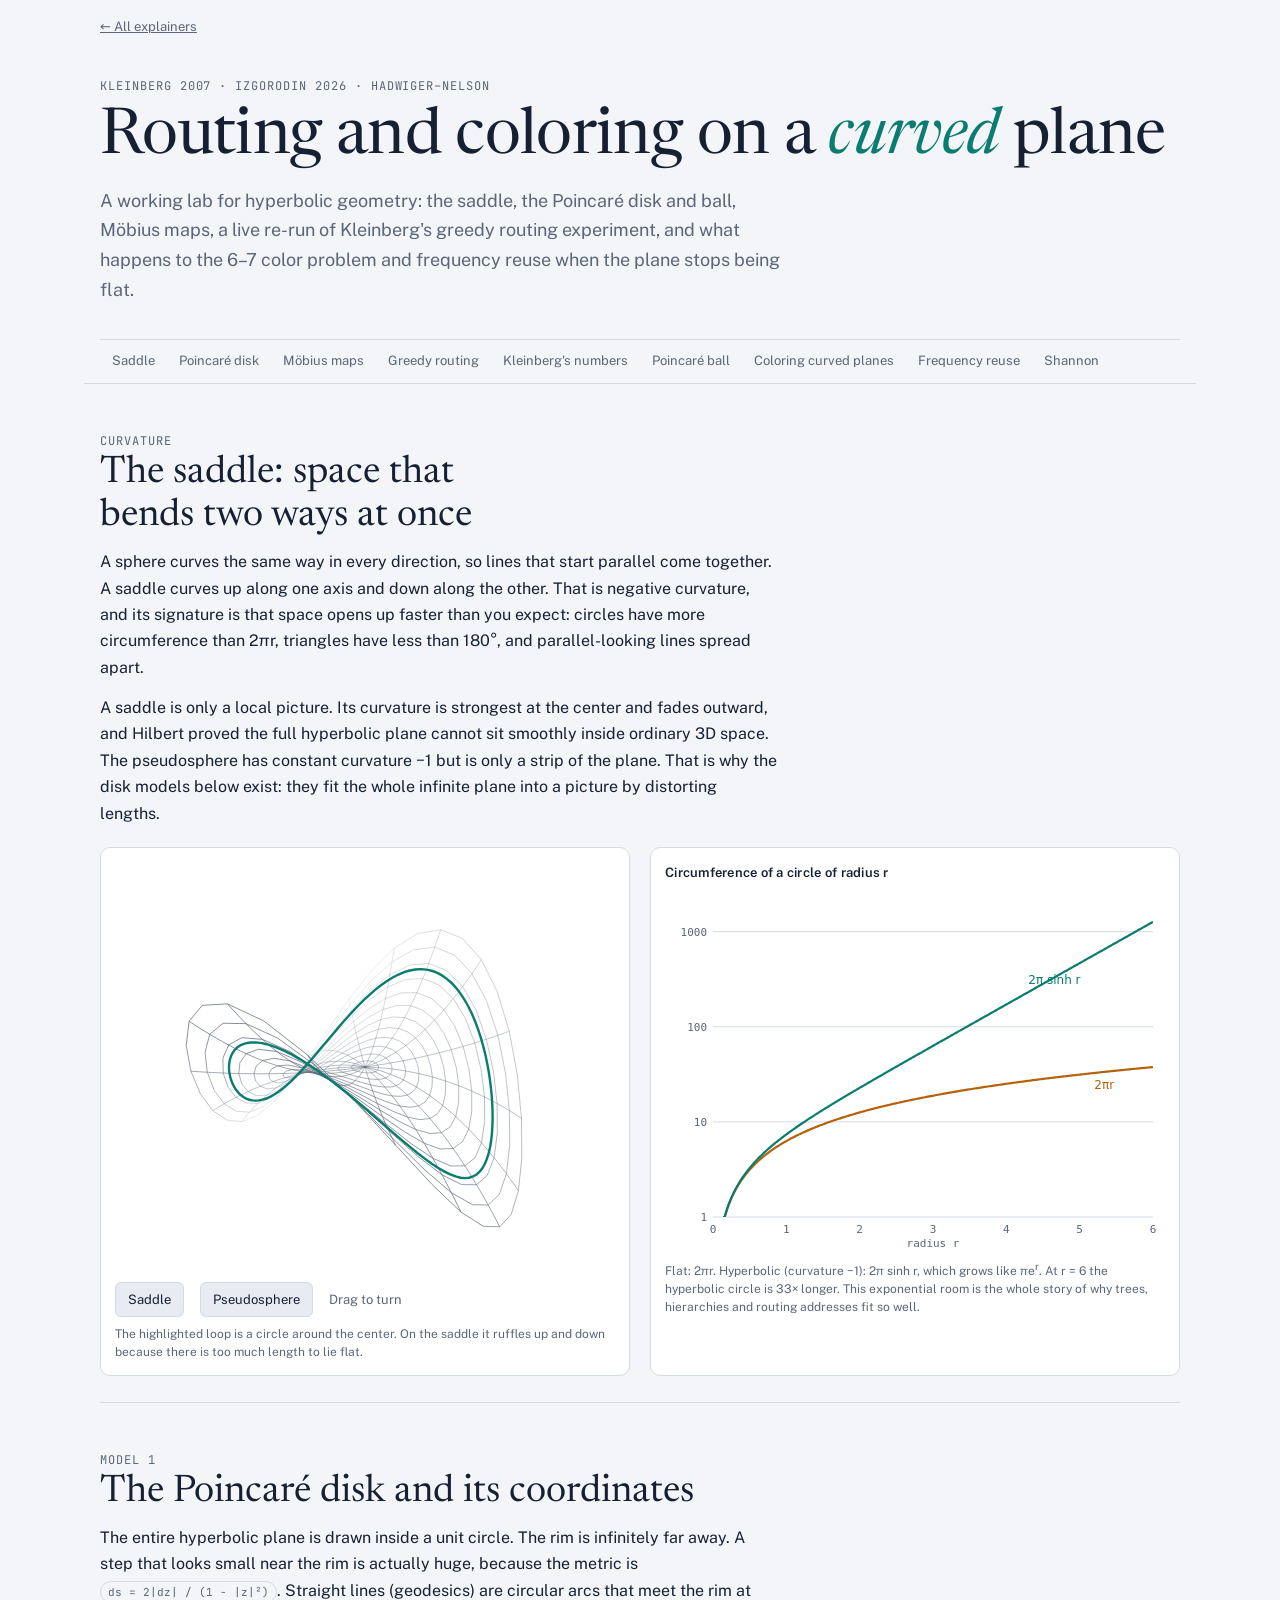
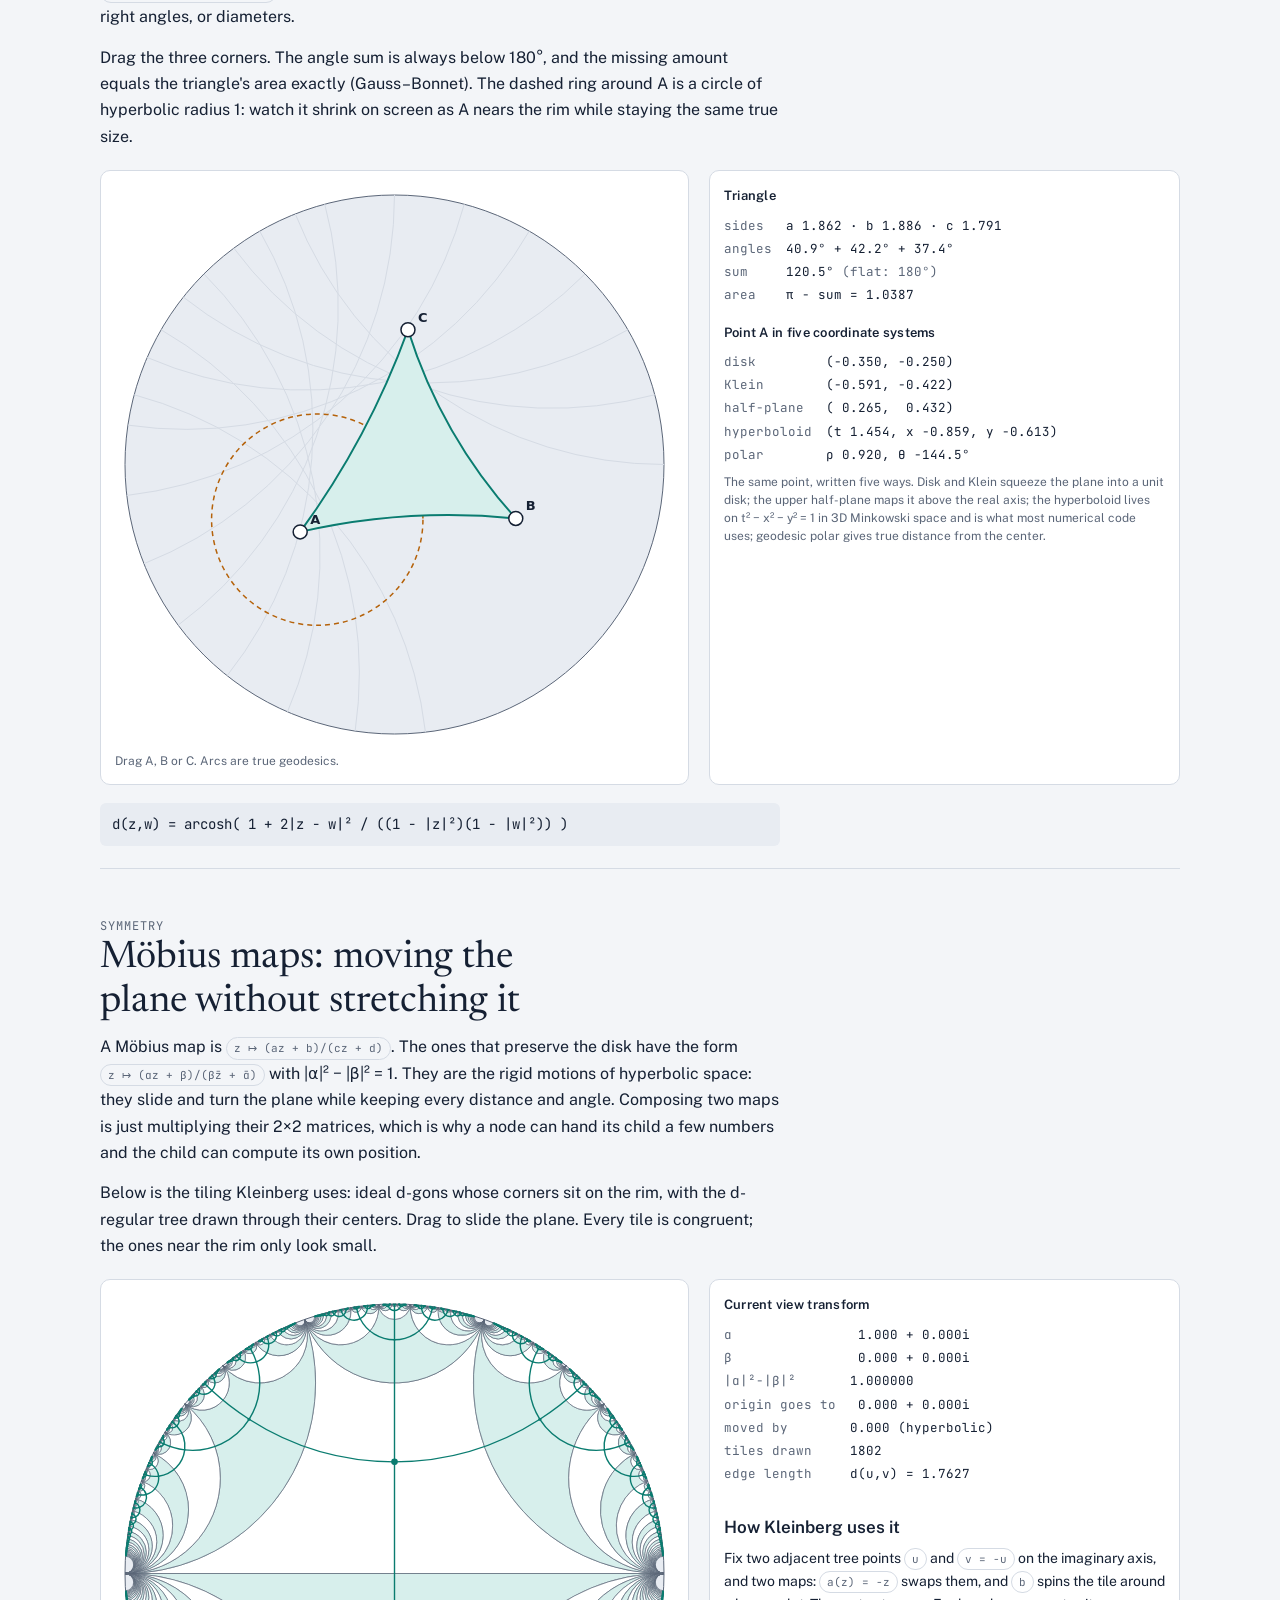
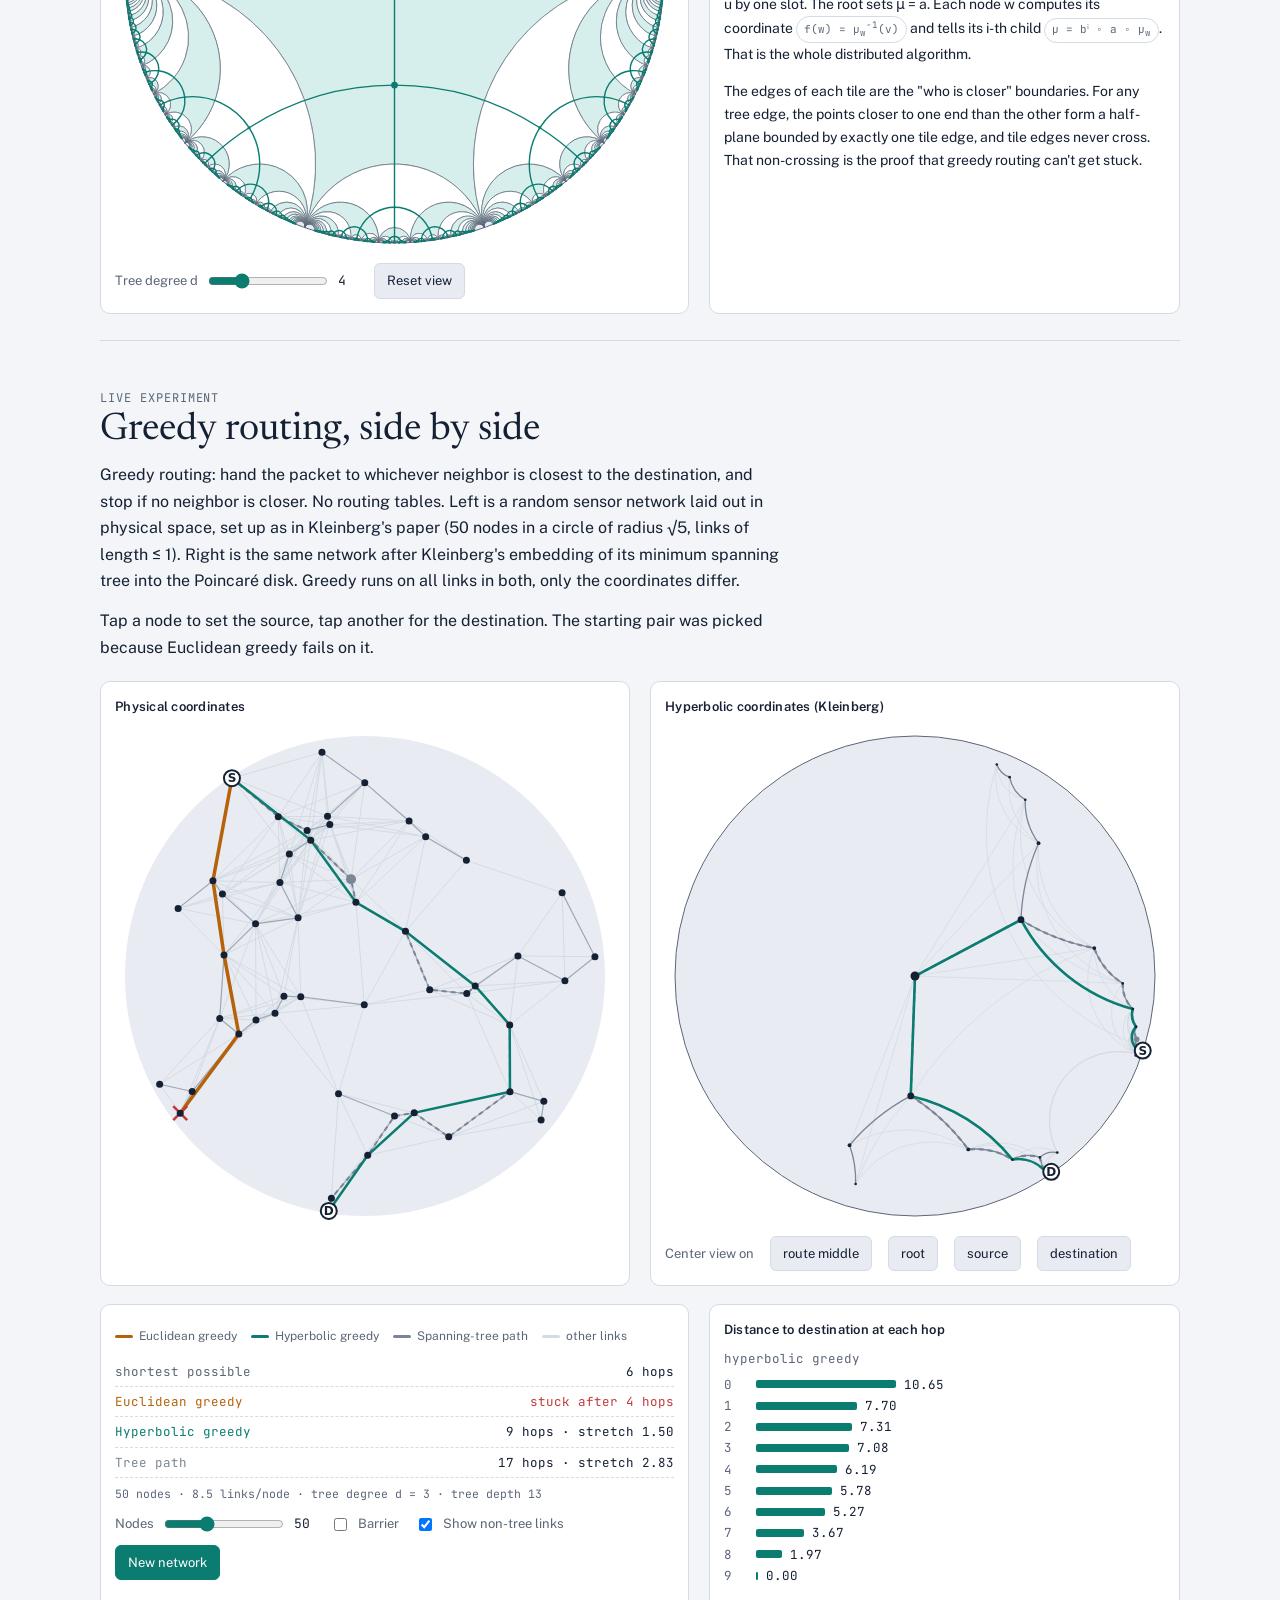
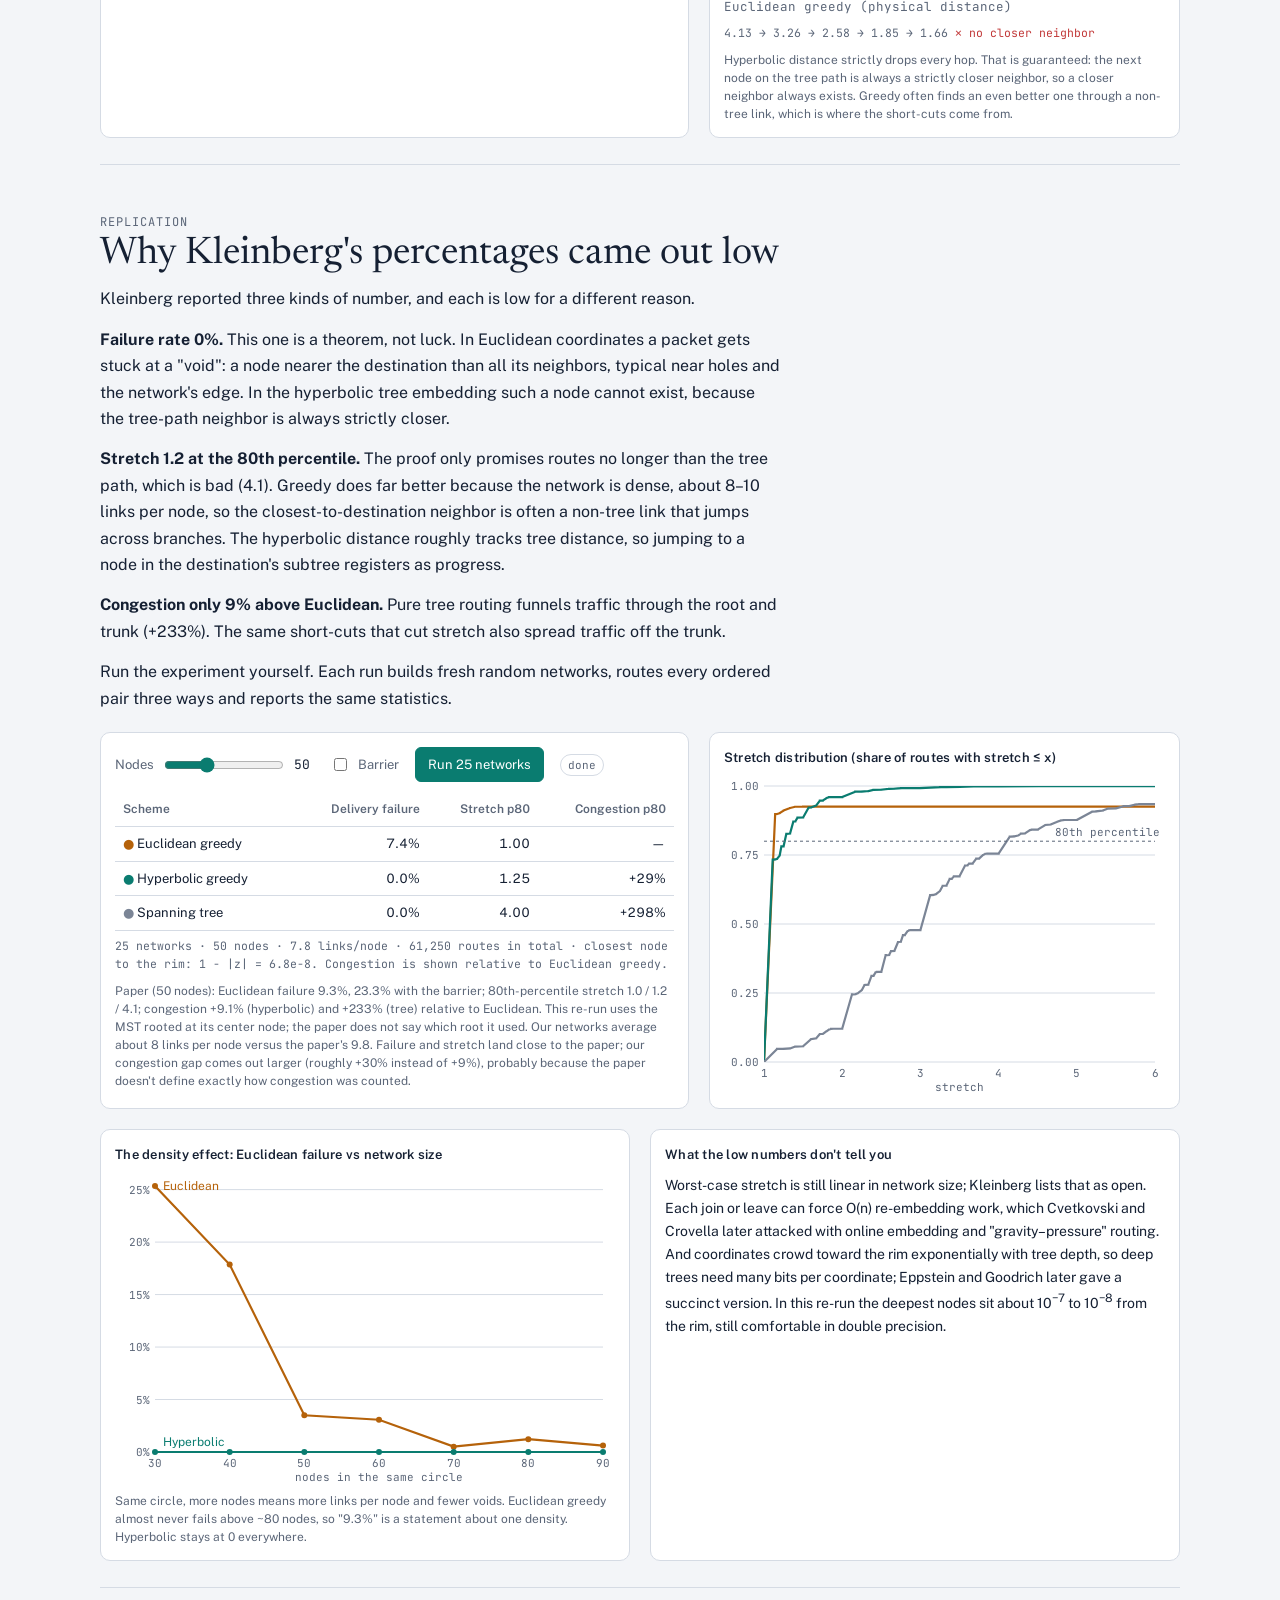
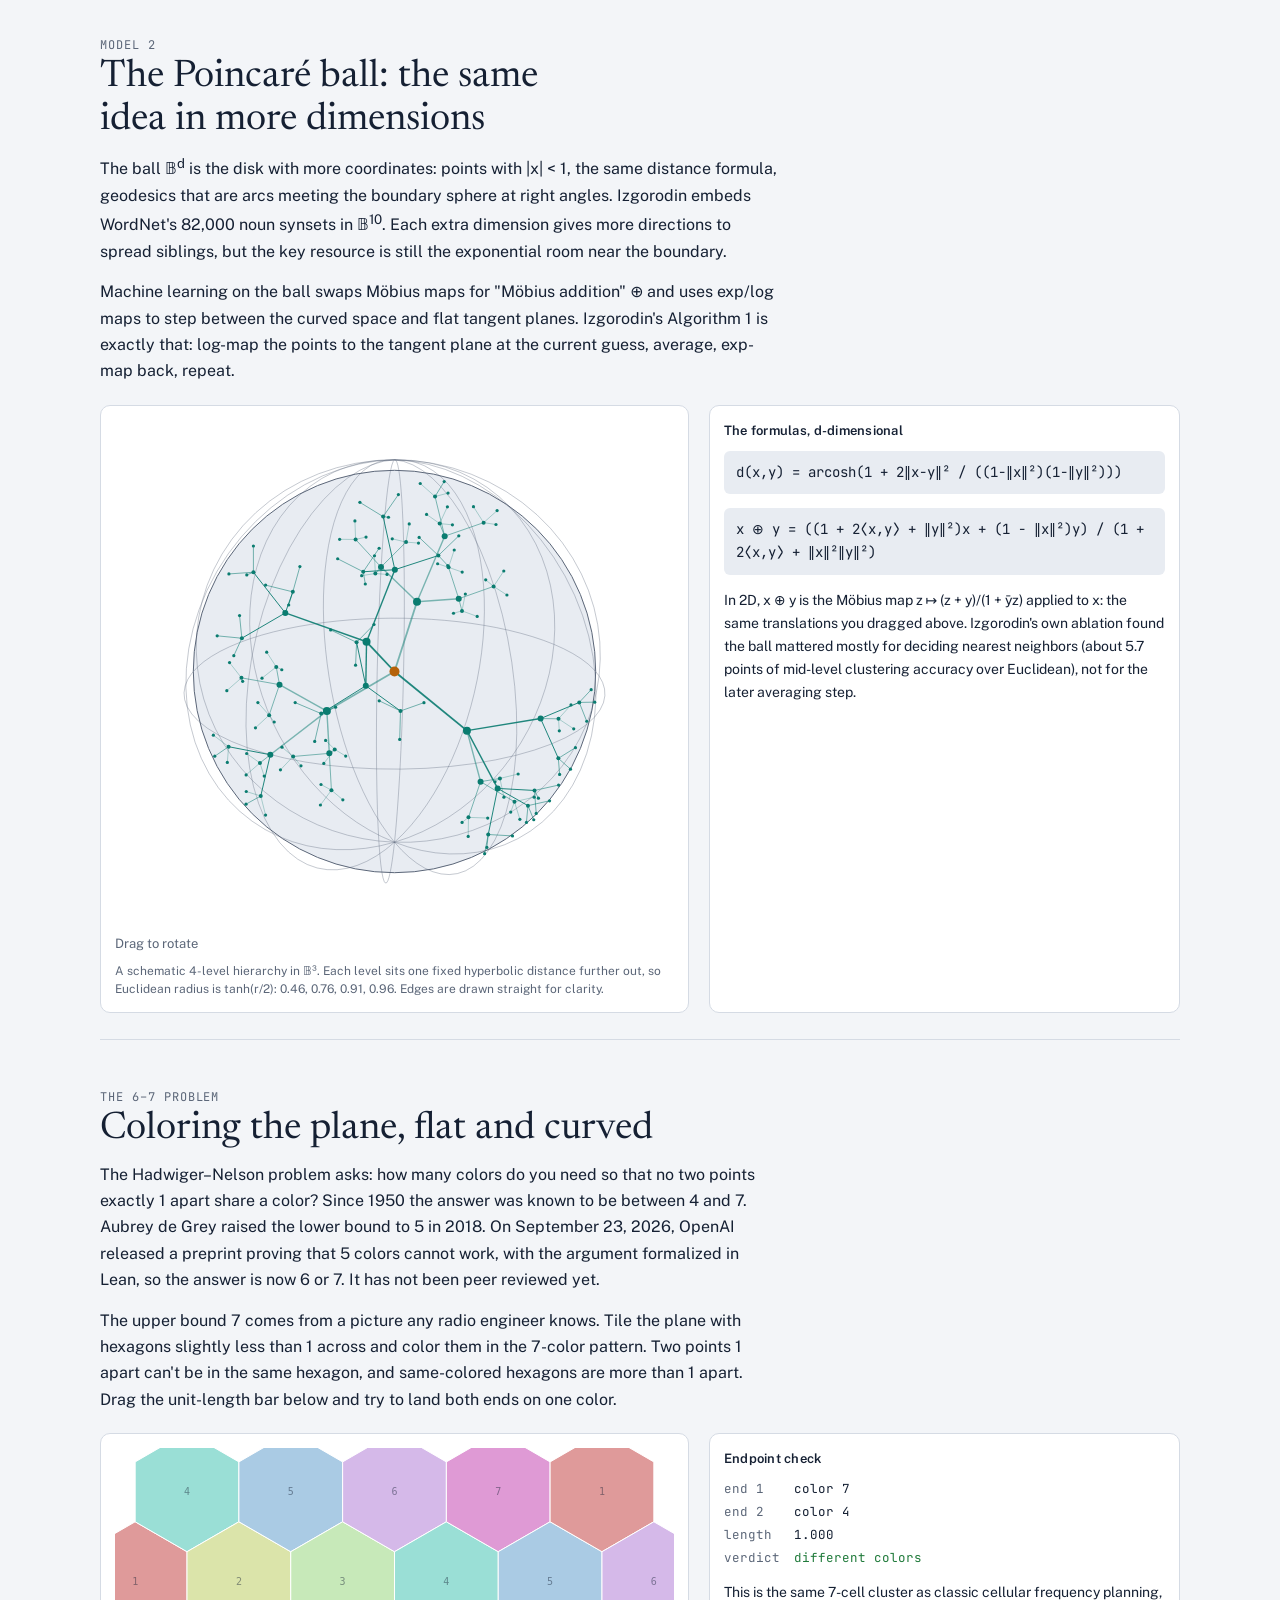
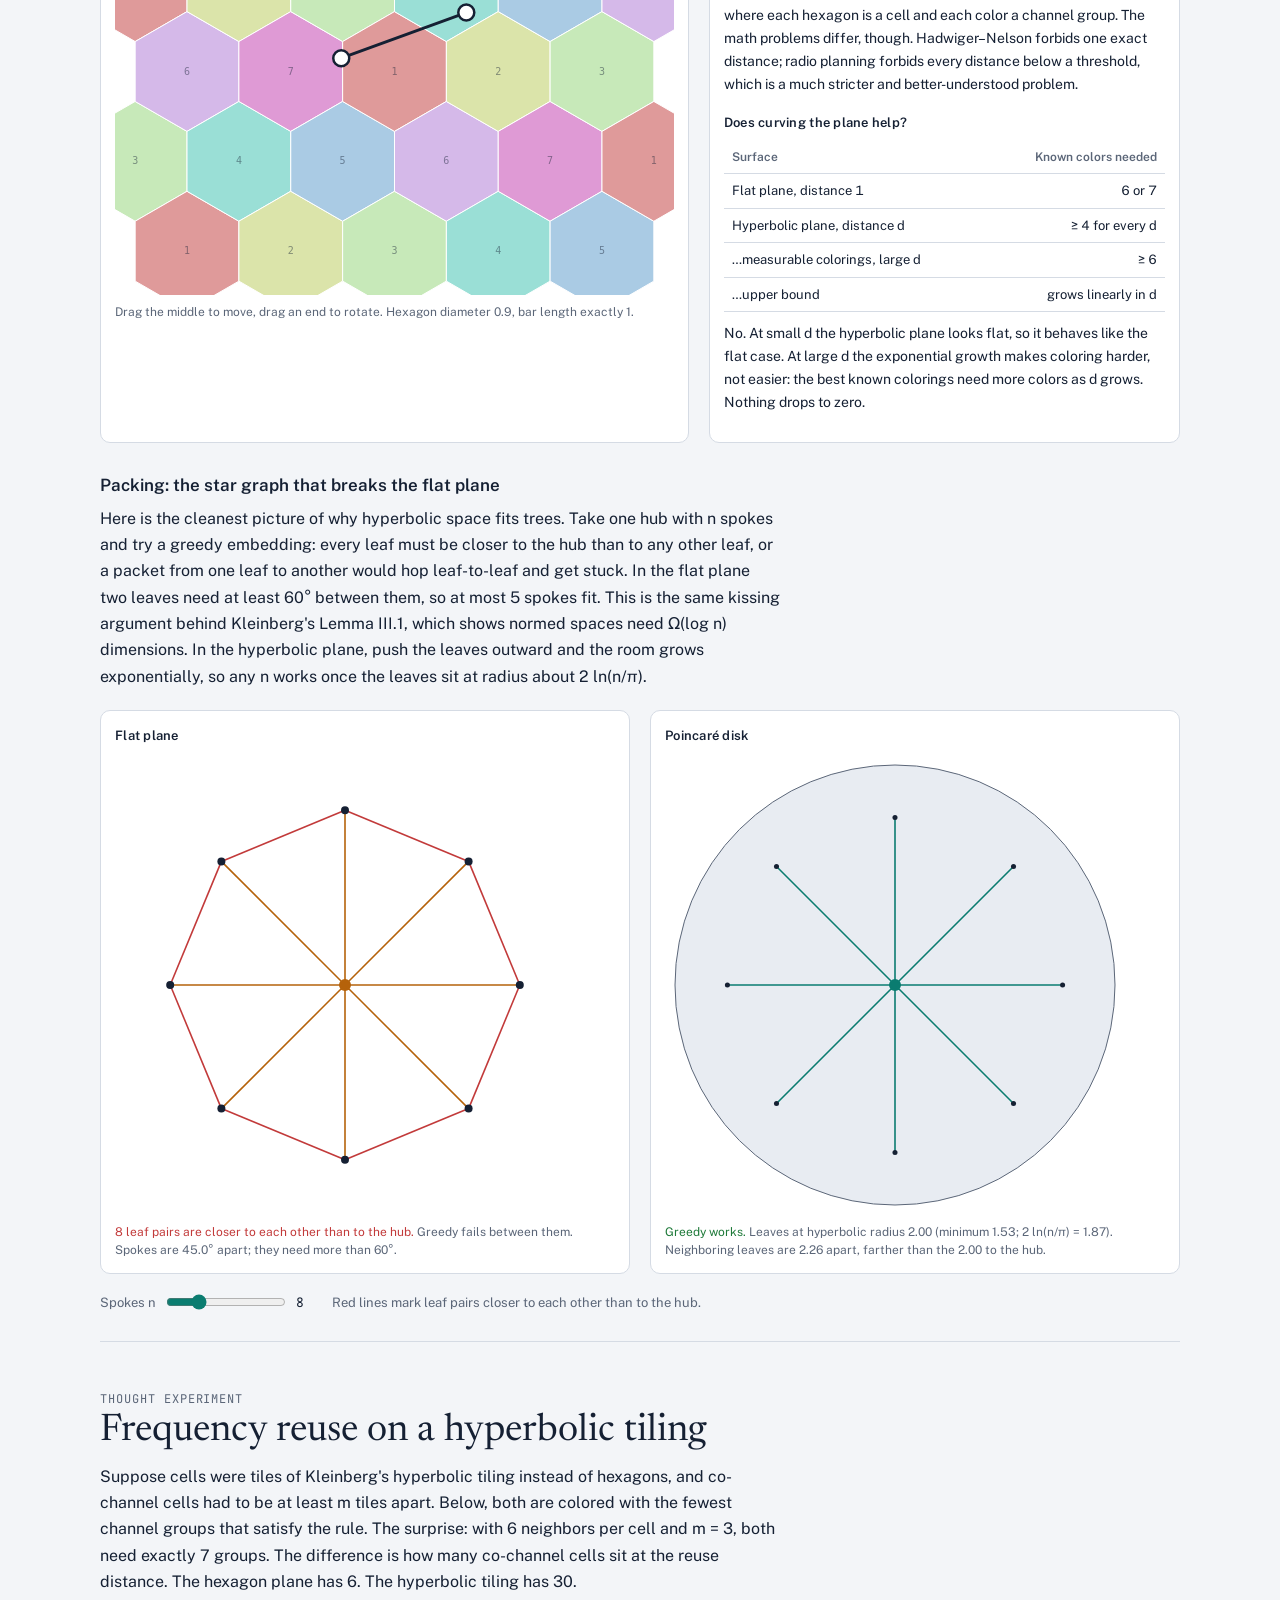
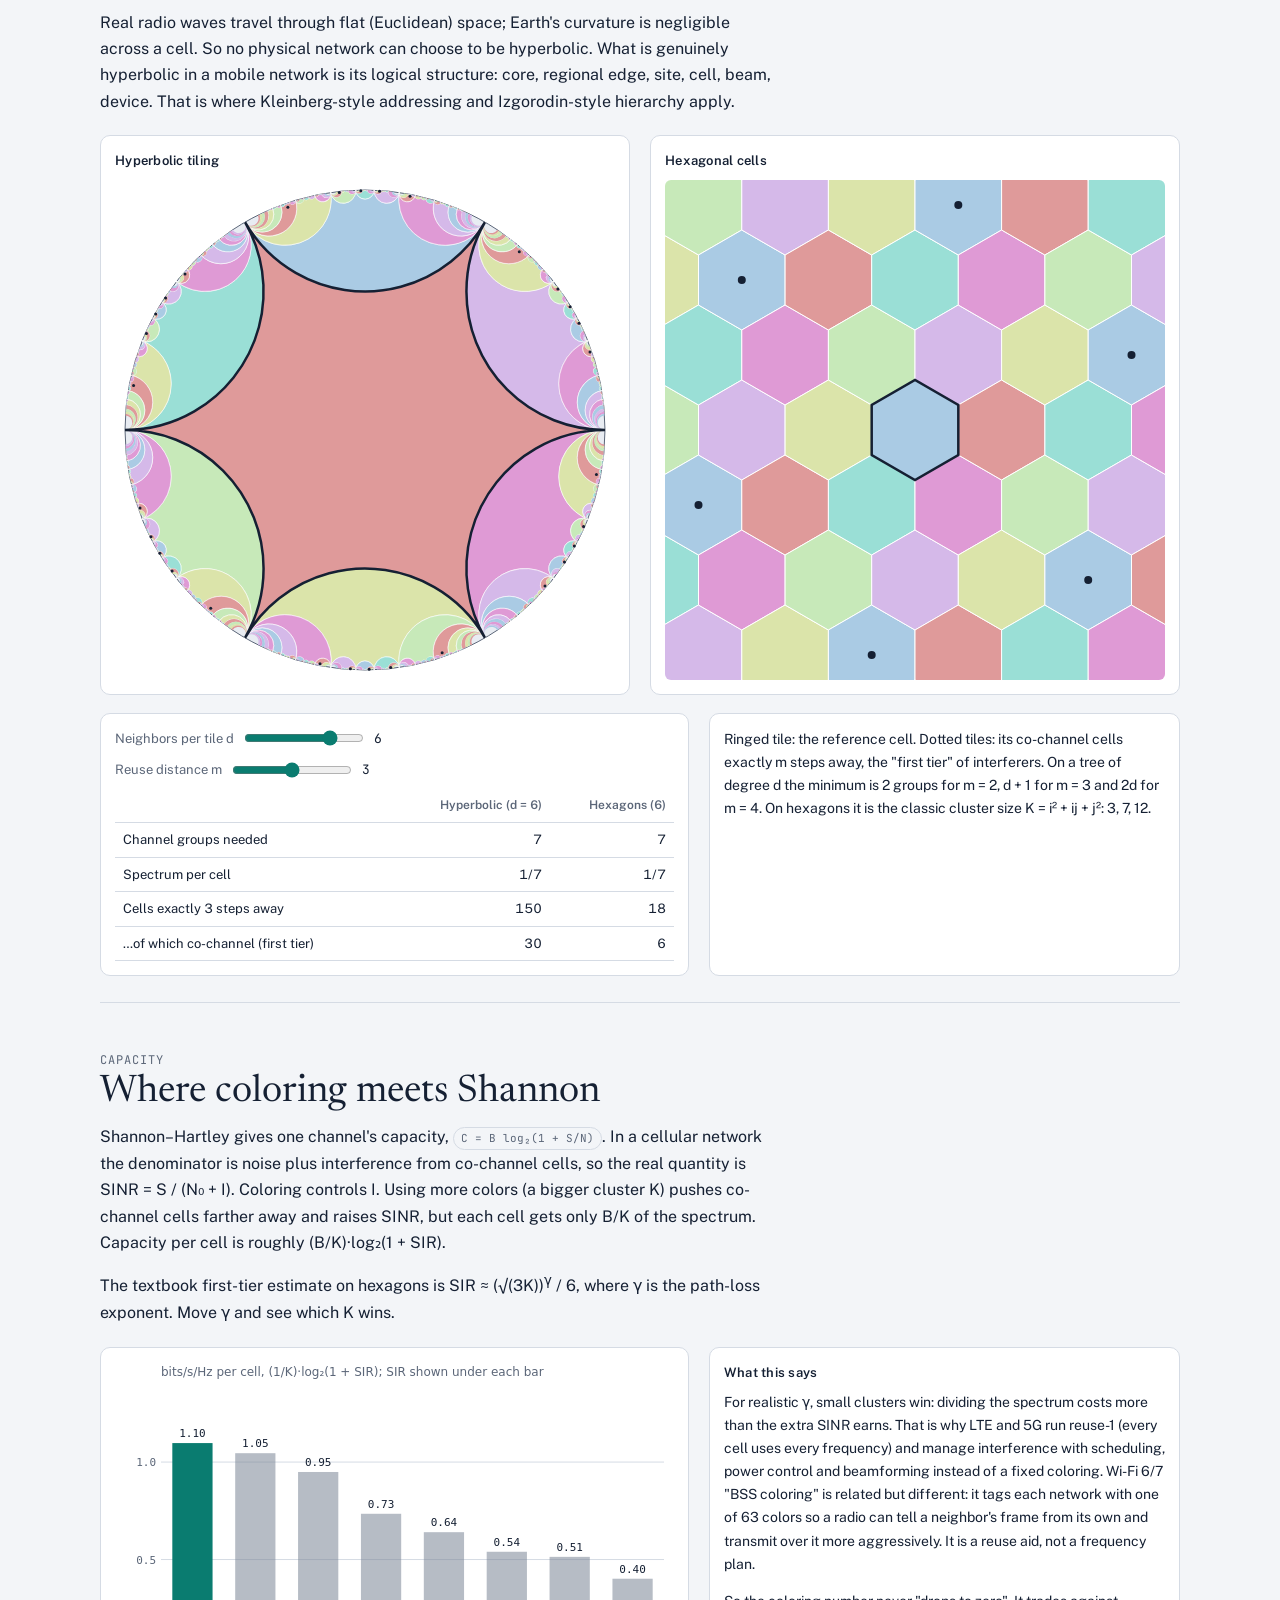
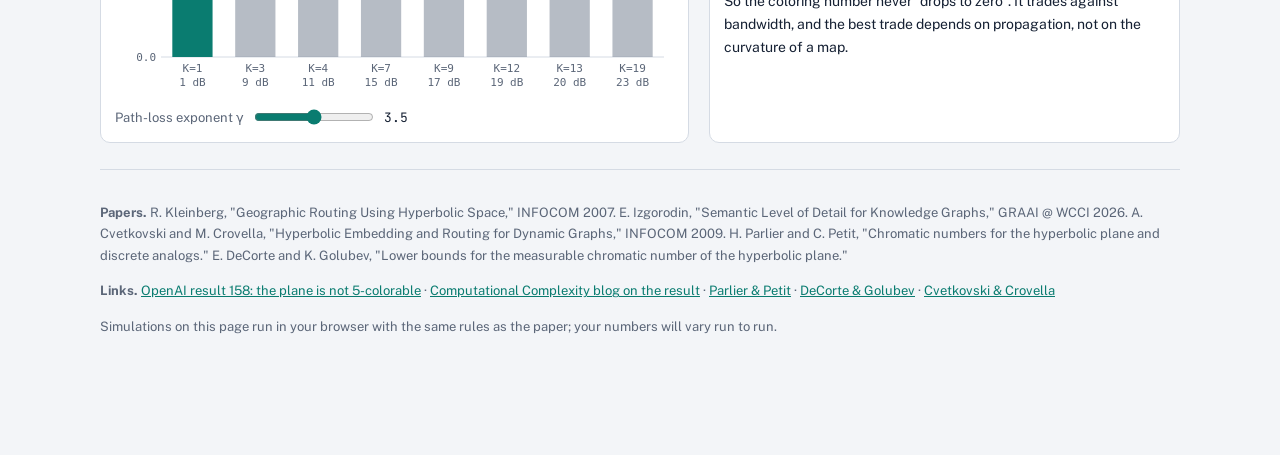
==== hyperbolic-routing-lab/index.html @ 0dbeee00 "Add interactive explainer artifacts Co-Authored-By: Claude Opus 5.5 <noreply@anthropic.com>" ====
<!doctype html>
<html lang="en">
<head>
<meta charset="utf-8">
<meta name="viewport" content="width=device-width,initial-scale=1,viewport-fit=cover">
<title>Hyperbolic Routing Lab</title>
<link rel="preconnect" href="https://fonts.googleapis.com">
<link rel="preconnect" href="https://fonts.gstatic.com" crossorigin>
<link rel="stylesheet" href="https://fonts.googleapis.com/css2?family=Newsreader:ital,opsz,wght@0,6..72,400;0,6..72,500;1,6..72,400&family=Public+Sans:wght@400;500;600&family=JetBrains+Mono:wght@400;500&display=swap">
<style>
/* Layout: one long reading column of ~68ch with full-bleed instrument panels (canvas + readouts) set on a faintly ruled "lab bench" surface. */
:root{
  --bg:#F3F5F8; --panel:#FFFFFF; --ink:#152033; --muted:#5B6678; --line:#D5DBE4; --soft:#E8ECF2;
  --hyp:#0A7C70; --hyp-soft:#D7EFEC; --euc:#B5620A; --euc-soft:#F7E6D2; --tree:#7B8596; --bad:#C23A3A; --good:#1F7A3A;
  --display:"Newsreader","Iowan Old Style","Palatino Linotype",Georgia,serif;
  --body:"Public Sans","Segoe UI",system-ui,-apple-system,sans-serif;
  --mono:"JetBrains Mono",ui-monospace,"SFMono-Regular",Menlo,Consolas,monospace;
  --tile-l:78; --tile-s:52;
}
@media (prefers-color-scheme: dark){:root:not([data-theme="light"]){
  --bg:#0E131A; --panel:#151C26; --ink:#E5EAF1; --muted:#97A2B3; --line:#2A3443; --soft:#1C2531;
  --hyp:#3CC4B4; --hyp-soft:#12302D; --euc:#E9A24A; --euc-soft:#33240F; --tree:#8792A4; --bad:#F27474; --good:#5CC27A;
  --tile-l:34; --tile-s:42; color-scheme:dark}}
:root[data-theme="dark"]{
  --bg:#0E131A; --panel:#151C26; --ink:#E5EAF1; --muted:#97A2B3; --line:#2A3443; --soft:#1C2531;
  --hyp:#3CC4B4; --hyp-soft:#12302D; --euc:#E9A24A; --euc-soft:#33240F; --tree:#8792A4; --bad:#F27474; --good:#5CC27A;
  --tile-l:34; --tile-s:42; color-scheme:dark}
*{box-sizing:border-box}
body{background:var(--bg);color:var(--ink);font-family:var(--body);font-size:16px;line-height:1.65;padding-inline:16px;padding-block:0 64px}
.wrap{max-width:1080px;margin:0 auto}
.col{max-width:68ch}
header.top{padding-block:40px 20px;border-bottom:1px solid var(--line)}
.eyebrow{font-family:var(--mono);font-size:12px;letter-spacing:.08em;text-transform:uppercase;color:var(--muted)}
h1{font-family:var(--display);font-weight:400;font-size:clamp(38px,6vw,64px);line-height:1.04;margin:8px 0 14px;text-wrap:balance;letter-spacing:-.01em}
h1 em{font-style:italic;color:var(--hyp)}
h2{font-family:var(--display);font-weight:400;font-size:clamp(28px,3.6vw,38px);line-height:1.15;margin:0 0 10px;text-wrap:balance}
h3{font-family:var(--body);font-weight:600;font-size:17px;margin:28px 0 6px}
p{margin:0 0 14px}
.lede{font-size:18px;color:var(--muted);max-width:62ch}
nav.toc{position:sticky;top:env(safe-area-inset-top,0px);z-index:5;background:var(--bg);border-bottom:1px solid var(--line);margin-inline:-16px;padding-inline:16px;overflow-x:auto;white-space:nowrap;scrollbar-width:none}
nav.toc a{display:inline-block;padding:10px 12px;font-size:13px;color:var(--muted);text-decoration:none;border-bottom:2px solid transparent}
nav.toc a:hover,nav.toc a:focus-visible{color:var(--ink);border-bottom-color:var(--hyp);outline:none}
section{padding-block:48px 8px;border-bottom:1px solid var(--line);scroll-margin-top:48px}
.bench{display:grid;grid-template-columns:minmax(0,1fr) minmax(0,1fr);gap:20px;margin-block:20px 18px}
.bench.wide{grid-template-columns:minmax(0,1.25fr) minmax(0,1fr)}
@media (max-width:780px){.bench,.bench.wide{grid-template-columns:minmax(0,1fr)}}
.panel{background:var(--panel);border:1px solid var(--line);border-radius:10px;padding:14px;min-width:0}
.panel .cap{font-size:12px;color:var(--muted);margin-top:8px;line-height:1.5}
.panel h4{margin:0 0 8px;font-size:13px;font-weight:600;letter-spacing:.02em}
canvas{display:block;width:100%;max-width:100%;touch-action:pan-y;border-radius:6px}
canvas.drag{touch-action:none;cursor:grab}
canvas.tap{cursor:pointer}
.controls{display:flex;flex-wrap:wrap;gap:10px 16px;align-items:center;margin-top:10px;font-size:13px;color:var(--muted)}
.controls label{display:flex;align-items:center;gap:8px}
.controls input[type=range]{width:120px;accent-color:var(--hyp)}
.controls output{font-family:var(--mono);color:var(--ink);min-width:2.5ch}
button{font:inherit;font-size:13px;background:var(--soft);color:var(--ink);border:1px solid var(--line);border-radius:6px;padding:6px 12px;cursor:pointer}
button:hover{border-color:var(--muted)}
button:focus-visible,input:focus-visible{outline:2px solid var(--hyp);outline-offset:2px}
button.primary{background:var(--hyp);border-color:var(--hyp);color:var(--panel)}
.read{font-family:var(--mono);font-size:12.5px;line-height:1.7;font-variant-numeric:tabular-nums;color:var(--ink)}
.read .k{color:var(--muted)}
.kv{display:grid;grid-template-columns:auto minmax(0,1fr);gap:2px 14px}
.kv>*{min-width:0;overflow-wrap:anywhere}
.math{font-family:var(--mono);font-size:14px;background:var(--soft);border-radius:6px;padding:10px 12px;margin:10px 0 14px;overflow-x:auto;white-space:nowrap}
.legend{display:flex;flex-wrap:wrap;gap:6px 14px;font-size:12px;color:var(--muted);margin-top:8px}
.legend i{display:inline-block;width:18px;height:3px;border-radius:2px;vertical-align:middle;margin-right:6px}
.chip{display:inline-block;font-family:var(--mono);font-size:11px;padding:1px 7px;border-radius:99px;border:1px solid var(--line);color:var(--muted)}
.ok{color:var(--good)} .no{color:var(--bad)}
table{border-collapse:collapse;width:100%;font-size:13px;font-variant-numeric:tabular-nums}
th,td{text-align:right;padding:6px 8px;border-bottom:1px solid var(--line);white-space:nowrap}
th:first-child,td:first-child{text-align:left}
th{font-weight:600;color:var(--muted);font-size:12px}
.tablewrap{overflow-x:auto}
.note{border-left:3px solid var(--euc);padding:4px 0 4px 14px;margin:14px 0;color:var(--ink);border-radius:0}
.note.h{border-left-color:var(--hyp)}
.route-row{display:flex;justify-content:space-between;gap:10px;padding:4px 0;border-bottom:1px dashed var(--line)}
.hops{font-family:var(--mono);font-size:11.5px;color:var(--muted);overflow-wrap:anywhere;margin-top:6px}
footer{padding-block:32px;font-size:13px;color:var(--muted)}
footer a{color:var(--hyp)}
a{color:var(--hyp)}
@media (prefers-reduced-motion: reduce){*{scroll-behavior:auto}}
</style>
</head>
<body>
<div class="wrap">
<p style="margin:16px 0 0;font-size:13px"><a href="../index.html" style="color:var(--muted)">&larr; All explainers</a></p>
<header class="top">
  <div class="eyebrow">Kleinberg 2007 · Izgorodin 2026 · Hadwiger–Nelson</div>
  <h1>Routing and coloring on a <em>curved</em> plane</h1>
  <p class="lede">A working lab for hyperbolic geometry: the saddle, the Poincaré disk and ball, Möbius maps, a live re-run of Kleinberg's greedy routing experiment, and what happens to the 6–7 color problem and frequency reuse when the plane stops being flat.</p>
</header>
<nav class="toc" aria-label="Sections">
  <a href="#saddle">Saddle</a><a href="#disk">Poincaré disk</a><a href="#mobius">Möbius maps</a><a href="#greedy">Greedy routing</a><a href="#numbers">Kleinberg's numbers</a><a href="#ball">Poincaré ball</a><a href="#coloring">Coloring curved planes</a><a href="#reuse">Frequency reuse</a><a href="#shannon">Shannon</a>
</nav>

<section id="saddle">
  <div class="col">
    <div class="eyebrow">Curvature</div>
    <h2>The saddle: space that bends two ways at once</h2>
    <p>A sphere curves the same way in every direction, so lines that start parallel come together. A saddle curves up along one axis and down along the other. That is negative curvature, and its signature is that space opens up faster than you expect: circles have more circumference than 2πr, triangles have less than 180°, and parallel-looking lines spread apart.</p>
    <p>A saddle is only a local picture. Its curvature is strongest at the center and fades outward, and Hilbert proved the full hyperbolic plane cannot sit smoothly inside ordinary 3D space. The pseudosphere has constant curvature −1 but is only a strip of the plane. That is why the disk models below exist: they fit the whole infinite plane into a picture by distorting lengths.</p>
  </div>
  <div class="bench">
    <div class="panel">
      <canvas id="cvSurf" aria-label="Rotating 3D surface"></canvas>
      <div class="controls"><button id="btSaddle" aria-pressed="true">Saddle</button><button id="btPseudo" aria-pressed="false">Pseudosphere</button><span>Drag to turn</span></div>
      <div class="cap">The highlighted loop is a circle around the center. On the saddle it ruffles up and down because there is too much length to lie flat.</div>
    </div>
    <div class="panel">
      <h4>Circumference of a circle of radius r</h4>
      <canvas id="cvGrowth" aria-label="Chart comparing 2πr and 2π sinh r"></canvas>
      <div class="cap">Flat: 2πr. Hyperbolic (curvature −1): 2π sinh r, which grows like πe<sup>r</sup>. At r = 6 the hyperbolic circle is 33× longer. This exponential room is the whole story of why trees, hierarchies and routing addresses fit so well.</div>
    </div>
  </div>
</section>

<section id="disk">
  <div class="col">
    <div class="eyebrow">Model 1</div>
    <h2>The Poincaré disk and its coordinates</h2>
    <p>The entire hyperbolic plane is drawn inside a unit circle. The rim is infinitely far away. A step that looks small near the rim is actually huge, because the metric is <span class="chip">ds = 2|dz| / (1 − |z|²)</span>. Straight lines (geodesics) are circular arcs that meet the rim at right angles, or diameters.</p>
    <p>Drag the three corners. The angle sum is always below 180°, and the missing amount equals the triangle's area exactly (Gauss–Bonnet). The dashed ring around A is a circle of hyperbolic radius 1: watch it shrink on screen as A nears the rim while staying the same true size.</p>
  </div>
  <div class="bench wide">
    <div class="panel"><canvas id="cvDisk" class="drag" aria-label="Poincaré disk with draggable triangle"></canvas>
      <div class="cap">Drag A, B or C. Arcs are true geodesics.</div></div>
    <div class="panel">
      <h4>Triangle</h4>
      <div class="read kv" id="rdTri"></div>
      <h4 style="margin-top:16px">Point A in five coordinate systems</h4>
      <div class="read kv" id="rdCoord"></div>
      <div class="cap">The same point, written five ways. Disk and Klein squeeze the plane into a unit disk; the upper half-plane maps it above the real axis; the hyperboloid lives on t² − x² − y² = 1 in 3D Minkowski space and is what most numerical code uses; geodesic polar gives true distance from the center.</div>
    </div>
  </div>
  <div class="col">
    <div class="math">d(z,w) = arcosh( 1 + 2|z − w|² / ((1 − |z|²)(1 − |w|²)) )</div>
  </div>
</section>

<section id="mobius">
  <div class="col">
    <div class="eyebrow">Symmetry</div>
    <h2>Möbius maps: moving the plane without stretching it</h2>
    <p>A Möbius map is <span class="chip">z ↦ (az + b)/(cz + d)</span>. The ones that preserve the disk have the form <span class="chip">z ↦ (αz + β)/(β̄z + ᾱ)</span> with |α|² − |β|² = 1. They are the rigid motions of hyperbolic space: they slide and turn the plane while keeping every distance and angle. Composing two maps is just multiplying their 2×2 matrices, which is why a node can hand its child a few numbers and the child can compute its own position.</p>
    <p>Below is the tiling Kleinberg uses: ideal d-gons whose corners sit on the rim, with the d-regular tree drawn through their centers. Drag to slide the plane. Every tile is congruent; the ones near the rim only look small.</p>
  </div>
  <div class="bench wide">
    <div class="panel"><canvas id="cvMob" class="drag" aria-label="Ideal polygon tiling with dual tree"></canvas>
      <div class="controls"><label for="rgD">Tree degree d <input type="range" id="rgD" min="3" max="7" value="4"><output id="outD">4</output></label><button id="btMobReset">Reset view</button></div></div>
    <div class="panel">
      <h4>Current view transform</h4>
      <div class="read kv" id="rdMob"></div>
      <h3>How Kleinberg uses it</h3>
      <p style="font-size:14px">Fix two adjacent tree points <span class="chip">u</span> and <span class="chip">v = −u</span> on the imaginary axis, and two maps: <span class="chip">a(z) = −z</span> swaps them, and <span class="chip">b</span> spins the tile around u by one slot. The root sets μ = a. Each node w computes its coordinate <span class="chip">f(w) = μ<sub>w</sub><sup>−1</sup>(v)</span> and tells its i-th child <span class="chip">μ = bⁱ ∘ a ∘ μ<sub>w</sub></span>. That is the whole distributed algorithm.</p>
      <p style="font-size:14px">The edges of each tile are the "who is closer" boundaries. For any tree edge, the points closer to one end than the other form a half-plane bounded by exactly one tile edge, and tile edges never cross. That non-crossing is the proof that greedy routing can't get stuck.</p>
    </div>
  </div>
</section>

<section id="greedy">
  <div class="col">
    <div class="eyebrow">Live experiment</div>
    <h2>Greedy routing, side by side</h2>
    <p>Greedy routing: hand the packet to whichever neighbor is closest to the destination, and stop if no neighbor is closer. No routing tables. Left is a random sensor network laid out in physical space, set up as in Kleinberg's paper (50 nodes in a circle of radius √5, links of length ≤ 1). Right is the same network after Kleinberg's embedding of its minimum spanning tree into the Poincaré disk. Greedy runs on all links in both, only the coordinates differ.</p>
    <p>Tap a node to set the source, tap another for the destination. The starting pair was picked because Euclidean greedy fails on it.</p>
  </div>
  <div class="bench">
    <div class="panel"><h4>Physical coordinates</h4><canvas id="cvPhys" class="tap" aria-label="Physical network layout"></canvas></div>
    <div class="panel"><h4>Hyperbolic coordinates (Kleinberg)</h4><canvas id="cvHypNet" class="tap" aria-label="Network embedded in Poincaré disk"></canvas>
      <div class="controls"><span>Center view on</span><button id="btCMid">route middle</button><button id="btCRoot">root</button><button id="btCSrc">source</button><button id="btCDst">destination</button></div></div>
  </div>
  <div class="bench wide" style="margin-top:0">
    <div class="panel">
      <div class="legend"><span><i style="background:var(--euc)"></i>Euclidean greedy</span><span><i style="background:var(--hyp)"></i>Hyperbolic greedy</span><span><i style="background:var(--tree)"></i>Spanning-tree path</span><span><i style="background:var(--line)"></i>other links</span></div>
      <div id="rdRoutes" class="read" style="margin-top:10px"></div>
      <div class="controls"><label for="rgN">Nodes <input type="range" id="rgN" min="30" max="90" step="5" value="50"><output id="outN">50</output></label><label><input type="checkbox" id="cbBar"> Barrier</label><label><input type="checkbox" id="cbShort" checked> Show non-tree links</label><button id="btNew" class="primary">New network</button></div>
    </div>
    <div class="panel">
      <h4>Distance to destination at each hop</h4>
      <div id="rdDist" class="read"></div>
      <div class="cap">Hyperbolic distance strictly drops every hop. That is guaranteed: the next node on the tree path is always a strictly closer neighbor, so a closer neighbor always exists. Greedy often finds an even better one through a non-tree link, which is where the short-cuts come from.</div>
    </div>
  </div>
</section>

<section id="numbers">
  <div class="col">
    <div class="eyebrow">Replication</div>
    <h2>Why Kleinberg's percentages came out low</h2>
    <p>Kleinberg reported three kinds of number, and each is low for a different reason.</p>
    <p><b>Failure rate 0%.</b> This one is a theorem, not luck. In Euclidean coordinates a packet gets stuck at a "void": a node nearer the destination than all its neighbors, typical near holes and the network's edge. In the hyperbolic tree embedding such a node cannot exist, because the tree-path neighbor is always strictly closer.</p>
    <p><b>Stretch 1.2 at the 80th percentile.</b> The proof only promises routes no longer than the tree path, which is bad (4.1). Greedy does far better because the network is dense, about 8–10 links per node, so the closest-to-destination neighbor is often a non-tree link that jumps across branches. The hyperbolic distance roughly tracks tree distance, so jumping to a node in the destination's subtree registers as progress.</p>
    <p><b>Congestion only 9% above Euclidean.</b> Pure tree routing funnels traffic through the root and trunk (+233%). The same short-cuts that cut stretch also spread traffic off the trunk.</p>
    <p>Run the experiment yourself. Each run builds fresh random networks, routes every ordered pair three ways and reports the same statistics.</p>
  </div>
  <div class="bench wide">
    <div class="panel">
      <div class="controls" style="margin-top:0"><label for="rgN2">Nodes <input type="range" id="rgN2" min="30" max="90" step="5" value="50"><output id="outN2">50</output></label><label><input type="checkbox" id="cbBar2"> Barrier</label><button id="btRun" class="primary">Run 25 networks</button><span id="runStatus" class="chip">idle</span></div>
      <div class="tablewrap" style="margin-top:12px"><table id="tbStats" aria-label="Simulation results"></table></div><div id="rdMeta" class="hops"></div>
      <div class="cap">Paper (50 nodes): Euclidean failure 9.3%, 23.3% with the barrier; 80th-percentile stretch 1.0 / 1.2 / 4.1; congestion +9.1% (hyperbolic) and +233% (tree) relative to Euclidean. This re-run uses the MST rooted at its center node; the paper does not say which root it used. Our networks average about 8 links per node versus the paper's 9.8. Failure and stretch land close to the paper; our congestion gap comes out larger (roughly +30% instead of +9%), probably because the paper doesn't define exactly how congestion was counted.</div>
    </div>
    <div class="panel">
      <h4>Stretch distribution (share of routes with stretch ≤ x)</h4>
      <canvas id="cvCdf" aria-label="Cumulative stretch distribution"></canvas>
    </div>
  </div>
  <div class="bench">
    <div class="panel">
      <h4>The density effect: Euclidean failure vs network size</h4>
      <canvas id="cvSweep" aria-label="Failure rate versus node count"></canvas>
      <div class="cap">Same circle, more nodes means more links per node and fewer voids. Euclidean greedy almost never fails above ~80 nodes, so "9.3%" is a statement about one density. Hyperbolic stays at 0 everywhere.</div>
    </div>
    <div class="panel">
      <h4>What the low numbers don't tell you</h4>
      <p style="font-size:14px">Worst-case stretch is still linear in network size; Kleinberg lists that as open. Each join or leave can force O(n) re-embedding work, which Cvetkovski and Crovella later attacked with online embedding and "gravity–pressure" routing. And coordinates crowd toward the rim exponentially with tree depth, so deep trees need many bits per coordinate; Eppstein and Goodrich later gave a succinct version. In this re-run the deepest nodes sit about 10<sup>−7</sup> to 10<sup>−8</sup> from the rim, still comfortable in double precision.</p>
    </div>
  </div>
</section>

<section id="ball">
  <div class="col">
    <div class="eyebrow">Model 2</div>
    <h2>The Poincaré ball: the same idea in more dimensions</h2>
    <p>The ball 𝔹<sup>d</sup> is the disk with more coordinates: points with |x| &lt; 1, the same distance formula, geodesics that are arcs meeting the boundary sphere at right angles. Izgorodin embeds WordNet's 82,000 noun synsets in 𝔹<sup>10</sup>. Each extra dimension gives more directions to spread siblings, but the key resource is still the exponential room near the boundary.</p>
    <p>Machine learning on the ball swaps Möbius maps for "Möbius addition" ⊕ and uses exp/log maps to step between the curved space and flat tangent planes. Izgorodin's Algorithm 1 is exactly that: log-map the points to the tangent plane at the current guess, average, exp-map back, repeat.</p>
  </div>
  <div class="bench wide">
    <div class="panel"><canvas id="cvBall" aria-label="Rotating Poincaré ball with an embedded tree"></canvas>
      <div class="controls"><span>Drag to rotate</span></div>
      <div class="cap">A schematic 4-level hierarchy in 𝔹³. Each level sits one fixed hyperbolic distance further out, so Euclidean radius is tanh(r/2): 0.46, 0.76, 0.91, 0.96. Edges are drawn straight for clarity.</div></div>
    <div class="panel">
      <h4>The formulas, d-dimensional</h4>
      <div class="math" style="white-space:normal">d(x,y) = arcosh(1 + 2‖x−y‖² / ((1−‖x‖²)(1−‖y‖²)))</div>
      <div class="math" style="white-space:normal">x ⊕ y = ((1 + 2⟨x,y⟩ + ‖y‖²)x + (1 − ‖x‖²)y) / (1 + 2⟨x,y⟩ + ‖x‖²‖y‖²)</div>
      <p style="font-size:14px">In 2D, x ⊕ y is the Möbius map z ↦ (z + y)/(1 + ȳz) applied to x: the same translations you dragged above. Izgorodin's own ablation found the ball mattered mostly for deciding nearest neighbors (about 5.7 points of mid-level clustering accuracy over Euclidean), not for the later averaging step.</p>
    </div>
  </div>
</section>

<section id="coloring">
  <div class="col">
    <div class="eyebrow">The 6–7 problem</div>
    <h2>Coloring the plane, flat and curved</h2>
    <p>The Hadwiger–Nelson problem asks: how many colors do you need so that no two points exactly 1 apart share a color? Since 1950 the answer was known to be between 4 and 7. Aubrey de Grey raised the lower bound to 5 in 2018. On September 23, 2026, OpenAI released a preprint proving that 5 colors cannot work, with the argument formalized in Lean, so the answer is now 6 or 7. It has not been peer reviewed yet.</p>
    <p>The upper bound 7 comes from a picture any radio engineer knows. Tile the plane with hexagons slightly less than 1 across and color them in the 7-color pattern. Two points 1 apart can't be in the same hexagon, and same-colored hexagons are more than 1 apart. Drag the unit-length bar below and try to land both ends on one color.</p>
  </div>
  <div class="bench wide">
    <div class="panel"><canvas id="cvHex" class="drag" aria-label="Seven-colored hexagon tiling with a draggable unit segment"></canvas>
      <div class="cap">Drag the middle to move, drag an end to rotate. Hexagon diameter 0.9, bar length exactly 1.</div></div>
    <div class="panel">
      <h4>Endpoint check</h4>
      <div id="rdHex" class="read"></div>
      <p style="font-size:14px;margin-top:12px">This is the same 7-cell cluster as classic cellular frequency planning, where each hexagon is a cell and each color a channel group. The math problems differ, though. Hadwiger–Nelson forbids one exact distance; radio planning forbids every distance below a threshold, which is a much stricter and better-understood problem.</p>
      <h4 style="margin-top:16px">Does curving the plane help?</h4>
      <div class="tablewrap"><table>
        <tr><th>Surface</th><th>Known colors needed</th></tr>
        <tr><td>Flat plane, distance 1</td><td>6 or 7</td></tr>
        <tr><td>Hyperbolic plane, distance d</td><td>≥ 4 for every d</td></tr>
        <tr><td>…measurable colorings, large d</td><td>≥ 6</td></tr>
        <tr><td>…upper bound</td><td>grows linearly in d</td></tr>
      </table></div>
      <p style="font-size:14px;margin-top:10px">No. At small d the hyperbolic plane looks flat, so it behaves like the flat case. At large d the exponential growth makes coloring harder, not easier: the best known colorings need more colors as d grows. Nothing drops to zero.</p>
    </div>
  </div>
  <div class="col">
    <h3>Packing: the star graph that breaks the flat plane</h3>
    <p>Here is the cleanest picture of why hyperbolic space fits trees. Take one hub with n spokes and try a greedy embedding: every leaf must be closer to the hub than to any other leaf, or a packet from one leaf to another would hop leaf-to-leaf and get stuck. In the flat plane two leaves need at least 60° between them, so at most 5 spokes fit. This is the same kissing argument behind Kleinberg's Lemma III.1, which shows normed spaces need Ω(log n) dimensions. In the hyperbolic plane, push the leaves outward and the room grows exponentially, so any n works once the leaves sit at radius about 2 ln(n/π).</p>
  </div>
  <div class="bench">
    <div class="panel"><h4>Flat plane</h4><canvas id="cvStarE" aria-label="Star graph in the flat plane"></canvas><div id="rdStarE" class="cap"></div></div>
    <div class="panel"><h4>Poincaré disk</h4><canvas id="cvStarH" aria-label="Star graph in the Poincaré disk"></canvas><div id="rdStarH" class="cap"></div></div>
  </div>
  <div class="controls" style="margin-bottom:20px"><label for="rgStar">Spokes n <input type="range" id="rgStar" min="3" max="24" value="8"><output id="outStar">8</output></label><span>Red lines mark leaf pairs closer to each other than to the hub.</span></div>
</section>

<section id="reuse">
  <div class="col">
    <div class="eyebrow">Thought experiment</div>
    <h2>Frequency reuse on a hyperbolic tiling</h2>
    <p>Suppose cells were tiles of Kleinberg's hyperbolic tiling instead of hexagons, and co-channel cells had to be at least m tiles apart. Below, both are colored with the fewest channel groups that satisfy the rule. The surprise: with 6 neighbors per cell and m = 3, both need exactly 7 groups. The difference is how many co-channel cells sit at the reuse distance. The hexagon plane has 6. The hyperbolic tiling has 30.</p>
    <p>Real radio waves travel through flat (Euclidean) space; Earth's curvature is negligible across a cell. So no physical network can choose to be hyperbolic. What is genuinely hyperbolic in a mobile network is its logical structure: core, regional edge, site, cell, beam, device. That is where Kleinberg-style addressing and Izgorodin-style hierarchy apply.</p>
  </div>
  <div class="bench">
    <div class="panel"><h4>Hyperbolic tiling</h4><canvas id="cvReuseH" aria-label="Hyperbolic tiling colored for frequency reuse"></canvas></div>
    <div class="panel"><h4>Hexagonal cells</h4><canvas id="cvReuseE" aria-label="Hexagon grid colored for frequency reuse"></canvas></div>
  </div>
  <div class="bench wide" style="margin-top:0">
    <div class="panel">
      <div class="controls" style="margin-top:0"><label for="rgRd">Neighbors per tile d <input type="range" id="rgRd" min="3" max="7" value="6"><output id="outRd">6</output></label><label for="rgRm">Reuse distance m <input type="range" id="rgRm" min="2" max="4" value="3"><output id="outRm">3</output></label></div>
      <div class="tablewrap" style="margin-top:10px"><table id="tbReuse"></table></div>
    </div>
    <div class="panel">
      <p style="font-size:14px;margin:0">Ringed tile: the reference cell. Dotted tiles: its co-channel cells exactly m steps away, the "first tier" of interferers. On a tree of degree d the minimum is 2 groups for m = 2, d + 1 for m = 3 and 2d for m = 4. On hexagons it is the classic cluster size K = i² + ij + j²: 3, 7, 12.</p>
    </div>
  </div>
</section>

<section id="shannon">
  <div class="col">
    <div class="eyebrow">Capacity</div>
    <h2>Where coloring meets Shannon</h2>
    <p>Shannon–Hartley gives one channel's capacity, <span class="chip">C = B log₂(1 + S/N)</span>. In a cellular network the denominator is noise plus interference from co-channel cells, so the real quantity is SINR = S / (N₀ + I). Coloring controls I. Using more colors (a bigger cluster K) pushes co-channel cells farther away and raises SINR, but each cell gets only B/K of the spectrum. Capacity per cell is roughly (B/K)·log₂(1 + SIR).</p>
    <p>The textbook first-tier estimate on hexagons is SIR ≈ (√(3K))<sup>γ</sup> / 6, where γ is the path-loss exponent. Move γ and see which K wins.</p>
  </div>
  <div class="bench wide">
    <div class="panel"><canvas id="cvShannon" aria-label="Spectral efficiency per cell versus cluster size"></canvas>
      <div class="controls"><label for="rgGamma">Path-loss exponent γ <input type="range" id="rgGamma" min="2" max="5" step="0.1" value="3.5"><output id="outGamma">3.5</output></label></div></div>
    <div class="panel">
      <h4>What this says</h4>
      <p style="font-size:14px">For realistic γ, small clusters win: dividing the spectrum costs more than the extra SINR earns. That is why LTE and 5G run reuse-1 (every cell uses every frequency) and manage interference with scheduling, power control and beamforming instead of a fixed coloring. Wi-Fi 6/7 "BSS coloring" is related but different: it tags each network with one of 63 colors so a radio can tell a neighbor's frame from its own and transmit over it more aggressively. It is a reuse aid, not a frequency plan.</p>
      <p style="font-size:14px">So the coloring number never "drops to zero". It trades against bandwidth, and the best trade depends on propagation, not on the curvature of a map.</p>
    </div>
  </div>
</section>

<footer>
  <p><b>Papers.</b> R. Kleinberg, "Geographic Routing Using Hyperbolic Space," INFOCOM 2007. E. Izgorodin, "Semantic Level of Detail for Knowledge Graphs," GRAAI @ WCCI 2026. A. Cvetkovski and M. Crovella, "Hyperbolic Embedding and Routing for Dynamic Graphs," INFOCOM 2009. H. Parlier and C. Petit, "Chromatic numbers for the hyperbolic plane and discrete analogs." E. DeCorte and K. Golubev, "Lower bounds for the measurable chromatic number of the hyperbolic plane."</p>
  <p><b>Links.</b> <a href="https://www.emergentmind.com/openai-math-explorer/results/158">OpenAI result 158: the plane is not 5-colorable</a> · <a href="https://blog.computationalcomplexity.org/2026/10/conjecture-that-i-thought-would-not-be.html">Computational Complexity blog on the result</a> · <a href="https://arxiv.org/abs/1701.08648">Parlier &amp; Petit</a> · <a href="https://arxiv.org/abs/1708.01081">DeCorte &amp; Golubev</a> · <a href="https://www.cs.bu.edu/fac/crovella/bibhtml/CvetkovskiCrovella_Infocom09.html">Cvetkovski &amp; Crovella</a></p>
  <p>Simulations on this page run in your browser with the same rules as the paper; your numbers will vary run to run.</p>
</footer>
</div>
<script>
const cx=(re,im=0)=>({re,im});
const cadd=(a,b)=>({re:a.re+b.re,im:a.im+b.im});
const csub=(a,b)=>({re:a.re-b.re,im:a.im-b.im});
const cneg=a=>({re:-a.re,im:-a.im});
const cmul=(a,b)=>({re:a.re*b.re-a.im*b.im,im:a.re*b.im+a.im*b.re});
const cdiv=(a,b)=>{const d=b.re*b.re+b.im*b.im;return{re:(a.re*b.re+a.im*b.im)/d,im:(a.im*b.re-a.re*b.im)/d};};
const cconj=a=>({re:a.re,im:-a.im});
const cabs2=a=>a.re*a.re+a.im*a.im;
const cabs=a=>Math.hypot(a.re,a.im);
const cscale=(a,s)=>({re:a.re*s,im:a.im*s});
const cexp=t=>({re:Math.cos(t),im:Math.sin(t)});
const Mob=(a,b,c,d)=>({a,b,c,d});
function mnorm(m){const s=Math.sqrt(Math.max(cabs2(m.a),cabs2(m.b),cabs2(m.c),cabs2(m.d)));return Mob(cscale(m.a,1/s),cscale(m.b,1/s),cscale(m.c,1/s),cscale(m.d,1/s));}
function mapply(m,z){return cdiv(cadd(cmul(m.a,z),m.b),cadd(cmul(m.c,z),m.d));}
function mmul(m,n){return mnorm(Mob(cadd(cmul(m.a,n.a),cmul(m.b,n.c)),cadd(cmul(m.a,n.b),cmul(m.b,n.d)),cadd(cmul(m.c,n.a),cmul(m.d,n.c)),cadd(cmul(m.c,n.b),cmul(m.d,n.d))));}
function minv(m){return Mob(m.d,cneg(m.b),cneg(m.c),m.a);}
const MID=Mob(cx(1),cx(0),cx(0),cx(1));
function mtrans(p){return Mob(cx(1),p,cconj(p),cx(1));}
function mrot(t){return Mob(cexp(t),cx(0),cx(0),cx(1));}
function hdelta(z,w){return cabs2(csub(z,w))/((1-cabs2(z))*(1-cabs2(w)));}
function hdist(z,w){return Math.acosh(1+2*hdelta(z,w));}
function onDisk(z){const r=cabs(z);return r>0?cscale(z,1/r):z;}

const frameCache={};
function kframe(d){
  if(frameCache[d])return frameCache[d];
  const z0=cmul(cx(0,-1),cexp(Math.PI/d));
  const phi=s=>Mob(cx(1),cx(0,-s),cx(0,s),cx(1));
  const f=s=>{const w=mapply(phi(s),z0);return Math.atan2(w.im,w.re);};
  let lo=-0.9999999,hi=0;
  for(let k=0;k<200;k++){const m=(lo+hi)/2;if(f(m)<0)hi=m;else lo=m;}
  const s=(lo+hi)/2;
  const sigma=mmul(phi(s),Mob(cx(0,-1),cx(0),cx(0),cx(1)));
  const b=mmul(sigma,mmul(mrot(2*Math.PI/d),minv(sigma)));
  const a=Mob(cx(-1),cx(0),cx(0),cx(1));
  const u=mapply(sigma,cx(0)),v=cneg(u);
  const bpow=[MID];for(let i=1;i<d;i++)bpow.push(mmul(b,bpow[i-1]));
  const verts=[];for(let k=0;k<d;k++)verts.push(cexp((2*k+1)*Math.PI/d));
  const tileBase=mmul(a,sigma);
  return frameCache[d]={d,s,sigma,b,a,u,v,bpow,verts,tileBase};
}
function embedTree(root,children,d){
  const F=kframe(d);const mu={},f={};
  mu[root]=F.a;f[root]=mapply(minv(F.a),F.v);
  const st=[root];
  while(st.length){const w=st.pop();const ch=children[w]||[];let i=(w===root)?0:1;
    for(const c of ch){mu[c]=mmul(F.bpow[i],mmul(F.a,mu[w]));f[c]=mapply(minv(mu[c]),F.v);i++;st.push(c);}}
  return {mu,f,F};
}
function mulberry(seed){return function(){seed|=0;seed=seed+0x6D2B79F5|0;let t=Math.imul(seed^seed>>>15,1|seed);t=t+Math.imul(t^t>>>7,61|t)^t;return((t^t>>>14)>>>0)/4294967296;};}
function segCross(p1,p2,p3,p4){
  const o=(a,b,c)=>Math.sign((b.x-a.x)*(c.y-a.y)-(b.y-a.y)*(c.x-a.x));
  return o(p1,p2,p3)!==o(p1,p2,p4)&&o(p3,p4,p1)!==o(p3,p4,p2);
}
const BARRIER=[{x:-1/3,y:0},{x:1/3,y:0}];
function genNetwork(n,rng,barrier,R=Math.sqrt(5)){
  for(let attempt=0;attempt<500;attempt++){
    const pts=[];for(let i=0;i<n;i++){const r=R*Math.sqrt(rng()),t=2*Math.PI*rng();pts.push({x:r*Math.cos(t),y:r*Math.sin(t)});}
    const adj=pts.map(()=>[]);let m=0;
    for(let i=0;i<n;i++)for(let j=i+1;j<n;j++){const dx=pts[i].x-pts[j].x,dy=pts[i].y-pts[j].y;
      if(dx*dx+dy*dy<=1){if(barrier&&segCross(pts[i],pts[j],BARRIER[0],BARRIER[1]))continue;adj[i].push(j);adj[j].push(i);m++;}}
    const seen=new Array(n).fill(false);const q=[0];seen[0]=true;let c=1;
    while(q.length){const x=q.pop();for(const y of adj[x])if(!seen[y]){seen[y]=true;c++;q.push(y);}}
    if(c===n)return buildNet(pts,adj,m,barrier);
  }
  return null;
}
function ed(p,q){return Math.hypot(p.x-q.x,p.y-q.y);}
function buildNet(pts,adj,m,barrier){
  const n=pts.length;
  // Prim MST on graph edges
  const inT=new Array(n).fill(false),best=new Array(n).fill(Infinity),par=new Array(n).fill(-1);best[0]=0;
  const tadj=pts.map(()=>[]);
  for(let k=0;k<n;k++){let x=-1;for(let i=0;i<n;i++)if(!inT[i]&&(x<0||best[i]<best[x]))x=i;inT[x]=true;
    if(par[x]>=0){tadj[x].push(par[x]);tadj[par[x]].push(x);}
    for(const y of adj[x]){const w=ed(pts[x],pts[y]);if(!inT[y]&&w<best[y]){best[y]=w;par[y]=x;}}}
  // tree center as root
  const bfs=(src,A)=>{const d=new Array(n).fill(-1);d[src]=0;const q=[src];let h=0;while(h<q.length){const x=q[h++];for(const y of A[x])if(d[y]<0){d[y]=d[x]+1;q.push(y);}}return d;};
  let root=0,bestE=Infinity;for(let i=0;i<n;i++){const e=Math.max(...bfs(i,tadj));if(e<bestE){bestE=e;root=i;}}
  const parent=new Array(n).fill(-1),depth=new Array(n).fill(0),children=pts.map(()=>[]);
  {const q=[root];const seen=new Array(n).fill(false);seen[root]=true;let h=0;
   while(h<q.length){const x=q[h++];for(const y of tadj[x])if(!seen[y]){seen[y]=true;parent[y]=x;depth[y]=depth[x]+1;children[x].push(y);q.push(y);}}}
  // order children by angle around parent, counterclockwise starting after the parent direction
  for(let x=0;x<n;x++){const p=pts[x];const ref=parent[x]>=0?Math.atan2(pts[parent[x]].y-p.y,pts[parent[x]].x-p.x):0;
    children[x].sort((a,b)=>{const A=(Math.atan2(pts[a].y-p.y,pts[a].x-p.x)-ref+4*Math.PI)%(2*Math.PI);const B=(Math.atan2(pts[b].y-p.y,pts[b].x-p.x)-ref+4*Math.PI)%(2*Math.PI);return A-B;});}
  let dmax=0;for(let i=0;i<n;i++)dmax=Math.max(dmax,tadj[i].length);const d=Math.max(3,dmax);
  const emb=embedTree(root,children,d);
  const hop=pts.map((_,i)=>bfs(i,adj));
  return {pts,adj,m,barrier,tadj,root,parent,depth,children,d,f:emb.f,mu:emb.mu,F:emb.F,hop,treeDepth:bestE};
}
function routeEuclid(N,s,t){const P=N.pts;const path=[s];let x=s;
  while(x!==t){let best=-1,bd=ed(P[x],P[t]);for(const y of N.adj[x]){const dd=ed(P[y],P[t]);if(dd<bd){bd=dd;best=y;}}
    if(best<0)return{path,ok:false};x=best;path.push(x);if(path.length>500)return{path,ok:false};}
  return{path,ok:true};}
function routeHyp(N,s,t){const f=N.f;const path=[s];let x=s;
  while(x!==t){let best=-1,bd=hdelta(f[x],f[t]);for(const y of N.adj[x]){const dd=hdelta(f[y],f[t]);if(dd<bd){bd=dd;best=y;}}
    if(best<0)return{path,ok:false};x=best;path.push(x);if(path.length>500)return{path,ok:false};}
  return{path,ok:true};}
function routeTree(N,s,t){let a=s,b=t;const A=[a],B=[b];
  while(a!==b){if(N.depth[a]>=N.depth[b]){a=N.parent[a];A.push(a);}else{b=N.parent[b];B.push(b);}}
  B.pop();return{path:A.concat(B.reverse()),ok:true};}
function pct(arr,p){if(!arr.length)return NaN;const s=arr.slice().sort((x,y)=>x-y);return s[Math.min(s.length-1,Math.floor(p*(s.length-1)+0.5))];}
function netStats(N){const n=N.pts.length;const res={eu:{fail:0,str:[],cong:new Array(n).fill(0)},hy:{fail:0,str:[],cong:new Array(n).fill(0)},tr:{fail:0,str:[],cong:new Array(n).fill(0)},pairs:0};
  for(let s=0;s<n;s++)for(let t=0;t<n;t++){if(s===t)continue;res.pairs++;const sp=N.hop[s][t];
    for(const [k,fn] of [['eu',routeEuclid],['hy',routeHyp],['tr',routeTree]]){const r=fn(N,s,t);
      if(!r.ok){res[k].fail++;continue;}res[k].str.push((r.path.length-1)/sp);for(const v of r.path)res[k].cong[v]++;}}
  return res;}
const $=id=>document.getElementById(id);
const reduceMotion=matchMedia('(prefers-reduced-motion: reduce)').matches;
function tok(n){return getComputedStyle(document.documentElement).getPropertyValue(n).trim();}
function palette(K){const L=+tok('--tile-l')||78,S=+tok('--tile-s')||52;const out=[];for(let i=0;i<K;i++){const h=(i*360/K+18*(i%2))%360;out.push(`hsl(${h} ${S}% ${L+((i%3)-1)*4}%)`);}return out;}
function fit(cv,aspect,maxW=620){const w=Math.min(cv.parentElement.clientWidth-28,maxW);const h=Math.round(w*aspect);const dpr=window.devicePixelRatio||1;
  cv.style.width=w+'px';cv.style.height=h+'px';cv.width=Math.round(w*dpr);cv.height=Math.round(h*dpr);const ctx=cv.getContext('2d');ctx.setTransform(dpr,0,0,dpr,0,0);ctx.clearRect(0,0,w,h);return{ctx,w,h};}
function DV(w,h,pad=10){const S=Math.min(w,h)/2-pad,ox=w/2,oy=h/2;return{S,ox,oy,sc:z=>[ox+z.re*S,oy-z.im*S],dk:(x,y)=>cx((x-ox)/S,-(y-oy)/S)};}
function geoTo(ctx,V,z,w,move){const[x1,y1]=V.sc(z),[x2,y2]=V.sc(w);if(move)ctx.moveTo(x1,y1);
  const det=z.re*w.im-z.im*w.re;if(Math.abs(det)<1e-10){ctx.lineTo(x2,y2);return;}
  const r1=(cabs2(z)+1)/2,r2=(cabs2(w)+1)/2;const ccx=(r1*w.im-z.im*r2)/det,ccy=(z.re*r2-r1*w.re)/det;
  const R=Math.sqrt(Math.max(0,ccx*ccx+ccy*ccy-1));if(R*V.S>3e4||!isFinite(R)){ctx.lineTo(x2,y2);return;}
  const[sx,sy]=V.sc(cx(ccx,ccy));const a1=Math.atan2(y1-sy,x1-sx),a2=Math.atan2(y2-sy,x2-sx);let dl=a2-a1;
  while(dl>Math.PI)dl-=2*Math.PI;while(dl<-Math.PI)dl+=2*Math.PI;ctx.arc(sx,sy,R*V.S,a1,a1+dl,dl<0);}
function rim(ctx,V){ctx.beginPath();ctx.arc(V.ox,V.oy,V.S,0,2*Math.PI);ctx.fillStyle=tok('--soft');ctx.fill();ctx.strokeStyle=tok('--muted');ctx.lineWidth=1;ctx.stroke();}
function hcircle(h,rho){const t=Math.tanh(rho/2),h2=cabs2(h);const k=1-t*t*h2;return{c:cscale(h,(1-t*t)/k),r:t*(1-h2)/k};}
function csqrt(z){const r=cabs(z);const a=Math.sqrt((r+z.re)/2),b=Math.sign(z.im||1)*Math.sqrt(Math.max(0,(r-z.re)/2));return cx(a,b);}
function fmt(x,n=3){return (x>=0?' ':'')+x.toFixed(n).replace('-','−');}
function fc(z,n=3){return `${fmt(z.re,n)} ${z.im<0?'−':'+'} ${Math.abs(z.im).toFixed(n)}i`;}
const views=[];function redrawAll(){for(const v of views)v();}
function pointerPos(cv,e){const r=cv.getBoundingClientRect();return[e.clientX-r.left,e.clientY-r.top];}
function onDrag(cv,down,move,up){let act=false;cv.addEventListener('pointerdown',e=>{const p=pointerPos(cv,e);if(down(p[0],p[1])!==false){act=true;cv.setPointerCapture(e.pointerId);e.preventDefault();}});
  cv.addEventListener('pointermove',e=>{if(!act)return;const p=pointerPos(cv,e);move(p[0],p[1]);});
  const end=()=>{if(act){act=false;up&&up();}};cv.addEventListener('pointerup',end);cv.addEventListener('pointercancel',end);}
function visible(el,cb){const io=new IntersectionObserver(es=>{for(const e of es)cb(e.isIntersecting);});io.observe(el);}

/* ---------- 3D helpers ---------- */
function proj(p,yaw,pitch,w,h,scale){const cy=Math.cos(yaw),sy=Math.sin(yaw),cp=Math.cos(pitch),sp=Math.sin(pitch);
  let x=p[0]*cy-p[1]*sy,y=p[0]*sy+p[1]*cy,z=p[2];const y2=y*cp-z*sp,z2=y*sp+z*cp;const f=3.2/(3.2+y2);
  return[w/2+x*scale*f,h/2-z2*scale*f,y2];}

/* ---------- Saddle / pseudosphere ---------- */
(function(){const cv=$('cvSurf');let mode='saddle',yaw=0.6,pitch=0.45,run=false,last=0;
  function pt(u,v){if(mode==='saddle'){const x=u*Math.cos(v),y=u*Math.sin(v);return[x*1.1,y*1.1,(x*x-y*y)*0.75];}
    const s=1/Math.cosh(u);return[s*Math.cos(v)*1.05,s*Math.sin(v)*1.05,(u-Math.tanh(u))*0.7-0.75];}
  function draw(){const{ctx,w,h}=fit(cv,0.82,560);const sc=Math.min(w,h)*0.36;const ink=tok('--muted'),hyp=tok('--hyp');
    const U=mode==='saddle'?[0,1]:[0.08,3.2];const lines=[];const nu=12,nv=36;
    for(let i=0;i<=nu;i++){const u=U[0]+(U[1]-U[0])*i/nu;const L=[];for(let j=0;j<=nv;j++)L.push(pt(u,2*Math.PI*j/nv));lines.push(L);}
    for(let j=0;j<nv;j+=2){const v=2*Math.PI*j/nv;const L=[];for(let i=0;i<=nu*3;i++)L.push(pt(U[0]+(U[1]-U[0])*i/(nu*3),v));lines.push(L);}
    ctx.lineWidth=0.8;for(const L of lines){for(let k=1;k<L.length;k++){const a=proj(L[k-1],yaw,pitch,w,h,sc),b=proj(L[k],yaw,pitch,w,h,sc);
      ctx.globalAlpha=Math.max(0.15,Math.min(0.9,0.55-(a[2]+b[2])*0.25));ctx.strokeStyle=ink;ctx.beginPath();ctx.moveTo(a[0],a[1]);ctx.lineTo(b[0],b[1]);ctx.stroke();}}
    ctx.globalAlpha=1;ctx.strokeStyle=hyp;ctx.lineWidth=2.4;ctx.beginPath();const ur=mode==='saddle'?0.8:0.9;
    for(let j=0;j<=120;j++){const p=proj(pt(ur,2*Math.PI*j/120),yaw,pitch,w,h,sc);j?ctx.lineTo(p[0],p[1]):ctx.moveTo(p[0],p[1]);}ctx.stroke();}
  function loop(t){if(!run)return;if(!reduceMotion){yaw+=(t-last)/1000*0.25;}last=t;draw();if(!reduceMotion)requestAnimationFrame(loop);}
  visible(cv,v=>{run=v;if(v){last=performance.now();requestAnimationFrame(loop);}});
  let px=0,py=0;onDrag(cv,(x,y)=>{px=x;py=y;},(x,y)=>{yaw+=(x-px)*0.01;pitch=Math.max(-1.2,Math.min(1.2,pitch+(y-py)*0.01));px=x;py=y;draw();});
  const set=m=>{mode=m;$('btSaddle').setAttribute('aria-pressed',m==='saddle');$('btPseudo').setAttribute('aria-pressed',m!=='saddle');draw();};
  $('btSaddle').onclick=()=>set('saddle');$('btPseudo').onclick=()=>set('pseudo');views.push(draw);})();

/* ---------- Growth chart ---------- */
(function(){const cv=$('cvGrowth');function draw(){const{ctx,w,h}=fit(cv,0.72,560);const L=48,R=12,T=12,B=34;const W=w-L-R,H=h-T-B;
  const X=r=>L+r/6*W,Y=v=>T+H-(Math.log10(v)-0)/(Math.log10(2000))*H;ctx.font='11px '+tok('--mono');ctx.fillStyle=tok('--muted');ctx.strokeStyle=tok('--line');ctx.lineWidth=1;
  for(const v of [1,10,100,1000]){ctx.beginPath();ctx.moveTo(L,Y(v));ctx.lineTo(L+W,Y(v));ctx.stroke();ctx.textAlign='right';ctx.fillText(v,L-6,Y(v)+4);}
  for(let r=0;r<=6;r++){ctx.textAlign='center';ctx.fillText(r,X(r),T+H+16);}ctx.fillText('radius r',L+W/2,T+H+30);
  const curve=(fn,col)=>{ctx.strokeStyle=col;ctx.lineWidth=2.2;ctx.beginPath();for(let i=1;i<=300;i++){const r=0.02+i/300*5.98;const p=[X(r),Y(Math.max(1e-9,fn(r)))];if(p[1]>T+H){ctx.moveTo(p[0],T+H);continue;}ctx.lineTo(p[0],p[1]);}ctx.stroke();};
  ctx.save();ctx.beginPath();ctx.rect(L,T,W,H);ctx.clip();curve(r=>2*Math.PI*r,tok('--euc'));curve(r=>2*Math.PI*Math.sinh(r),tok('--hyp'));ctx.restore();
  ctx.textAlign='left';ctx.font='12px '+tok('--body');ctx.fillStyle=tok('--hyp');ctx.fillText('2π sinh r',X(4.3),Y(2*Math.PI*Math.sinh(4.3))-8);ctx.fillStyle=tok('--euc');ctx.fillText('2πr',X(5.2),Y(2*Math.PI*5.2)+16);}
  views.push(draw);})();

/* ---------- Poincaré disk triangle ---------- */
(function(){const cv=$('cvDisk');let P=[cx(-0.35,-0.25),cx(0.45,-0.2),cx(0.05,0.5)];let V,drag=-1;
  function draw(){const f=fit(cv,1,560);const ctx=f.ctx;V=DV(f.w,f.h);rim(ctx,V);
    ctx.strokeStyle=tok('--line');ctx.lineWidth=1;for(let k=0;k<12;k++){const t=k*Math.PI/12;ctx.beginPath();geoTo(ctx,V,cexp(t),cexp(t+Math.PI*0.62),true);ctx.stroke();}
    const C=hcircle(P[0],1);const[ccx,ccy]=V.sc(C.c);ctx.setLineDash([5,4]);ctx.strokeStyle=tok('--euc');ctx.lineWidth=1.5;ctx.beginPath();ctx.arc(ccx,ccy,C.r*V.S,0,2*Math.PI);ctx.stroke();ctx.setLineDash([]);
    ctx.beginPath();geoTo(ctx,V,P[0],P[1],true);geoTo(ctx,V,P[1],P[2],false);geoTo(ctx,V,P[2],P[0],false);ctx.closePath();ctx.fillStyle=tok('--hyp-soft');ctx.fill();ctx.strokeStyle=tok('--hyp');ctx.lineWidth=2;ctx.stroke();
    ctx.font='600 13px '+tok('--body');['A','B','C'].forEach((n,i)=>{const[x,y]=V.sc(P[i]);ctx.beginPath();ctx.arc(x,y,7,0,2*Math.PI);ctx.fillStyle=tok('--panel');ctx.fill();ctx.strokeStyle=tok('--ink');ctx.lineWidth=1.5;ctx.stroke();ctx.fillStyle=tok('--ink');ctx.fillText(n,x+10,y-8);});
    read();}
  function read(){const a=hdist(P[1],P[2]),b=hdist(P[0],P[2]),c=hdist(P[0],P[1]);const ang=(x,y,z)=>Math.acos(Math.max(-1,Math.min(1,(Math.cosh(y)*Math.cosh(z)-Math.cosh(x))/(Math.sinh(y)*Math.sinh(z)))));
    const A=ang(a,b,c),B=ang(b,a,c),Cc=ang(c,a,b);const deg=x=>(x*180/Math.PI).toFixed(1)+'°';const sum=A+B+Cc;
    $('rdTri').innerHTML=`<span class="k">sides</span><span>a ${a.toFixed(3)} · b ${b.toFixed(3)} · c ${c.toFixed(3)}</span><span class="k">angles</span><span>${deg(A)} + ${deg(B)} + ${deg(Cc)}</span><span class="k">sum</span><span>${deg(sum)} <span class="k">(flat: 180°)</span></span><span class="k">area</span><span>π − sum = ${(Math.PI-sum).toFixed(4)}</span>`;
    const z=P[0],r2=cabs2(z),r=Math.sqrt(r2);const up=cdiv(cmul(cx(0,1),cadd(cx(1),z)),csub(cx(1),z));const kl=cscale(z,2/(1+r2));const t=(1+r2)/(1-r2);
    $('rdCoord').innerHTML=`<span class="k">disk</span><span>(${fmt(z.re)}, ${fmt(z.im)})</span><span class="k">Klein</span><span>(${fmt(kl.re)}, ${fmt(kl.im)})</span><span class="k">half-plane</span><span>(${fmt(up.re)}, ${fmt(up.im)})</span><span class="k">hyperboloid</span><span>(t ${t.toFixed(3)}, x ${fmt(2*z.re/(1-r2))}, y ${fmt(2*z.im/(1-r2))})</span><span class="k">polar</span><span>ρ ${(2*Math.atanh(r)).toFixed(3)}, θ ${(Math.atan2(z.im,z.re)*180/Math.PI).toFixed(1)}°</span>`;}
  onDrag(cv,(x,y)=>{let best=-1,bd=24;P.forEach((p,i)=>{const[sx,sy]=V.sc(p);const d=Math.hypot(sx-x,sy-y);if(d<bd){bd=d;best=i;}});drag=best;return best>=0;},
    (x,y)=>{let z=V.dk(x,y);const r=cabs(z);if(r>0.985)z=cscale(z,0.985/r);P[drag]=z;draw();});views.push(draw);})();

/* ---------- Möbius tiling ---------- */
function genTiles(F,rootMu,rootParity,V,S,maxN,minPx){const d=F.d;const out=[];const q=[{mu:rootMu,par:rootParity,from:-1,isRoot:true}];let h=0;
  while(h<q.length&&out.length<maxN){const n=q[h++];n.f=mapply(minv(n.mu),F.v);n.vf=mapply(V,n.f);n.idx=out.length;out.push(n);
    const px=(1-cabs2(n.vf))*S;if(px<minPx)continue;const start=n.isRoot?0:1;
    for(let i=start;i<d;i++)q.push({mu:mmul(F.bpow[i],mmul(F.a,n.mu)),par:1-n.par,from:n.idx});}
  return out;}
function tilePath(ctx,Vd,F,V,mu){const T=mmul(V,mmul(minv(mu),F.tileBase));const vs=F.verts.map(z=>onDisk(mapply(T,z)));ctx.beginPath();ctx.moveTo(...Vd.sc(vs[0]));for(let k=0;k<vs.length;k++)geoTo(ctx,Vd,vs[k],vs[(k+1)%vs.length],false);ctx.closePath();}
(function(){const cv=$('cvMob');let d=4,F=kframe(d),V=MID,rootMu=F.a,rootPar=0,nodes=[],Vd;
  function draw(){const f=fit(cv,1,580);const ctx=f.ctx;Vd=DV(f.w,f.h);rim(ctx,Vd);
    nodes=genTiles(F,rootMu,rootPar,V,Vd.S,2600,0.9);const sA=tok('--panel'),sB=tok('--hyp-soft');
    ctx.lineWidth=0.7;ctx.strokeStyle=tok('--muted');
    for(const n of nodes){if((1-cabs2(n.vf))*Vd.S<0.6)continue;tilePath(ctx,Vd,F,V,n.mu);ctx.fillStyle=n.par?sB:sA;ctx.fill();ctx.stroke();}
    ctx.strokeStyle=tok('--hyp');ctx.lineWidth=1.4;for(const n of nodes){if(n.from<0)continue;const p=nodes[n.from];ctx.beginPath();geoTo(ctx,Vd,p.vf,n.vf,true);ctx.stroke();}
    ctx.fillStyle=tok('--hyp');for(const n of nodes){const r=Math.max(0.8,Math.min(4,(1-cabs2(n.vf))*4));const[x,y]=Vd.sc(n.vf);ctx.beginPath();ctx.arc(x,y,r,0,2*Math.PI);ctx.fill();}
    let det=csub(cmul(V.a,V.d),cmul(V.b,V.c));const s=csqrt(det);const al=cdiv(V.a,s),be=cdiv(V.b,s);const o=mapply(V,cx(0));
    $('rdMob').innerHTML=`<span class="k">α</span><span>${fc(al)}</span><span class="k">β</span><span>${fc(be)}</span><span class="k">|α|²−|β|²</span><span>${(cabs2(al)-cabs2(be)).toFixed(6)}</span><span class="k">origin goes to</span><span>${fc(o)}</span><span class="k">moved by</span><span>${hdist(cx(0),o).toFixed(3)} (hyperbolic)</span><span class="k">tiles drawn</span><span>${nodes.length}</span><span class="k">edge length</span><span>d(u,v) = ${hdist(F.u,F.v).toFixed(4)}</span>`;}
  function recenter(){let best=null,bd=Infinity;for(const n of nodes){const r=cabs2(n.vf);if(r<bd){bd=r;best=n;}}if(!best)return;const K=mmul(minv(best.mu),F.a);V=mmul(V,K);rootMu=F.a;rootPar=best.par;}
  let p0;onDrag(cv,(x,y)=>{p0=Vd.dk(x,y);if(cabs(p0)>0.97)return false;},(x,y)=>{let q=Vd.dk(x,y);const r=cabs(q);if(r>0.97)q=cscale(q,0.97/r);V=mmul(mmul(mtrans(q),mtrans(cneg(p0))),V);p0=q;draw();},()=>{recenter();draw();});
  $('rgD').oninput=e=>{d=+e.target.value;$('outD').textContent=d;F=kframe(d);V=MID;rootMu=F.a;rootPar=0;draw();};
  $('btMobReset').onclick=()=>{V=MID;rootMu=F.a;rootPar=0;draw();};views.push(draw);})();

/* ---------- Greedy routing ---------- */
const G={net:null,src:-1,dst:-1,Vh:MID,seed:20070507};
function pickDemoPair(N){let best=null,bl=-1;const n=N.pts.length;for(let s=0;s<n;s++)for(let t=0;t<n;t++){if(s===t)continue;const e=routeEuclid(N,s,t);if(e.ok)continue;const sp=N.hop[s][t];if(sp>bl){bl=sp;best=[s,t];}}
  if(!best){let m=-1;for(let s=0;s<n;s++)for(let t=0;t<n;t++)if(N.hop[s][t]>m){m=N.hop[s][t];best=[s,t];}}return best;}
function newNet(){const n=+$('rgN').value,bar=$('cbBar').checked;const rng=mulberry(G.seed++);G.net=genNetwork(n,rng,bar);const pr=pickDemoPair(G.net);G.src=pr[0];G.dst=pr[1];centerMid();drawGreedy();}
function centerMid(){const N=G.net;if(G.src<0||G.dst<0){G.Vh=mtrans(cneg(N.f[N.root]));return;}const p=routeHyp(N,G.src,G.dst).path;G.Vh=mtrans(cneg(N.f[p[Math.floor(p.length/2)]]));}
function routesNow(){const N=G.net;if(G.src<0||G.dst<0)return null;return{eu:routeEuclid(N,G.src,G.dst),hy:routeHyp(N,G.src,G.dst),tr:routeTree(N,G.src,G.dst)};}
let physV,hypV;
function drawGreedy(){const N=G.net;if(!N)return;const R=routesNow();const cE=tok('--euc'),cH=tok('--hyp'),cT=tok('--tree'),cL=tok('--line'),ink=tok('--ink');
  {const f=fit($('cvPhys'),1,560);const ctx=f.ctx;const S=Math.min(f.w,f.h)/2-10,RR=Math.sqrt(5);physV={sc:p=>[f.w/2+p.x/RR*S,f.h/2-p.y/RR*S]};
    ctx.beginPath();ctx.arc(f.w/2,f.h/2,S,0,2*Math.PI);ctx.fillStyle=tok('--soft');ctx.fill();
    ctx.strokeStyle=cL;ctx.lineWidth=1;for(let i=0;i<N.pts.length;i++)for(const j of N.adj[i])if(j>i){ctx.beginPath();ctx.moveTo(...physV.sc(N.pts[i]));ctx.lineTo(...physV.sc(N.pts[j]));ctx.stroke();}
    ctx.strokeStyle=cT;ctx.lineWidth=1.2;ctx.globalAlpha=0.6;for(let i=0;i<N.pts.length;i++)if(N.parent[i]>=0){ctx.beginPath();ctx.moveTo(...physV.sc(N.pts[i]));ctx.lineTo(...physV.sc(N.pts[N.parent[i]]));ctx.stroke();}ctx.globalAlpha=1;
    if(N.barrier){ctx.strokeStyle=tok('--bad');ctx.lineWidth=4;ctx.beginPath();ctx.moveTo(...physV.sc(BARRIER[0]));ctx.lineTo(...physV.sc(BARRIER[1]));ctx.stroke();}
    if(R){const pl=(path,c,w,dash)=>{ctx.strokeStyle=c;ctx.lineWidth=w;ctx.setLineDash(dash||[]);ctx.beginPath();path.forEach((v,k)=>{const p=physV.sc(N.pts[v]);k?ctx.lineTo(...p):ctx.moveTo(...p);});ctx.stroke();ctx.setLineDash([]);};
      pl(R.tr.path,cT,2,[5,4]);pl(R.eu.path,cE,3.5);pl(R.hy.path,cH,2.5);
      if(!R.eu.ok){const p=physV.sc(N.pts[R.eu.path[R.eu.path.length-1]]);ctx.strokeStyle=tok('--bad');ctx.lineWidth=2.5;ctx.beginPath();ctx.moveTo(p[0]-7,p[1]-7);ctx.lineTo(p[0]+7,p[1]+7);ctx.moveTo(p[0]+7,p[1]-7);ctx.lineTo(p[0]-7,p[1]+7);ctx.stroke();}}
    for(let i=0;i<N.pts.length;i++){const p=physV.sc(N.pts[i]);ctx.beginPath();ctx.arc(p[0],p[1],i===N.root?5:3.5,0,2*Math.PI);ctx.fillStyle=i===N.root?cT:ink;ctx.fill();}
    markSD(ctx,i=>physV.sc(N.pts[i]));}
  {const f=fit($('cvHypNet'),1,560);const ctx=f.ctx;hypV=DV(f.w,f.h);rim(ctx,hypV);const P=i=>mapply(G.Vh,N.f[i]);const VP=N.pts.map((_,i)=>P(i));
    if($('cbShort').checked){ctx.strokeStyle=cL;ctx.lineWidth=0.8;for(let i=0;i<N.pts.length;i++)for(const j of N.adj[i])if(j>i&&N.parent[i]!==j&&N.parent[j]!==i){ctx.beginPath();geoTo(ctx,hypV,VP[i],VP[j],true);ctx.stroke();}}
    ctx.strokeStyle=cT;ctx.lineWidth=1.3;for(let i=0;i<N.pts.length;i++)if(N.parent[i]>=0){ctx.beginPath();geoTo(ctx,hypV,VP[N.parent[i]],VP[i],true);ctx.stroke();}
    if(R){const pl=(path,c,w,dash)=>{ctx.strokeStyle=c;ctx.lineWidth=w;ctx.setLineDash(dash||[]);ctx.beginPath();for(let k=1;k<path.length;k++)geoTo(ctx,hypV,VP[path[k-1]],VP[path[k]],k===1);ctx.stroke();ctx.setLineDash([]);};
      pl(R.tr.path,cT,2.2,[5,4]);pl(R.eu.path,cE,3);pl(R.hy.path,cH,2.6);}
    for(let i=0;i<N.pts.length;i++){const p=hypV.sc(VP[i]);const r=Math.max(1.3,Math.min(4.5,(1-cabs2(VP[i]))*4.5));ctx.beginPath();ctx.arc(p[0],p[1],i===N.root?r+1.5:r,0,2*Math.PI);ctx.fillStyle=i===N.root?cT:ink;ctx.fill();}
    markSD(ctx,i=>hypV.sc(VP[i]));}
  readGreedy(R);}
function markSD(ctx,sc){const N=G.net;ctx.font='600 12px '+tok('--body');for(const [i,lab] of [[G.src,'S'],[G.dst,'D']]){if(i<0)continue;const p=sc(i);ctx.beginPath();ctx.arc(p[0],p[1],8,0,2*Math.PI);ctx.fillStyle=tok('--panel');ctx.fill();ctx.strokeStyle=tok('--ink');ctx.lineWidth=2;ctx.stroke();ctx.fillStyle=tok('--ink');ctx.textAlign='center';ctx.fillText(lab,p[0],p[1]+4);ctx.textAlign='left';}}
function readGreedy(R){const N=G.net;if(!R){$('rdRoutes').innerHTML='<span class="k">Tap a source, then a destination.</span>';$('rdDist').innerHTML='';return;}
  const sp=N.hop[G.src][G.dst];const row=(name,r,c)=>`<div class="route-row"><span style="color:${c}">${name}</span><span>${r.ok?`${r.path.length-1} hops · stretch ${((r.path.length-1)/sp).toFixed(2)}`:`<span class="no">stuck after ${r.path.length-1} hops</span>`}</span></div>`;
  $('rdRoutes').innerHTML=`<div class="route-row"><span class="k">shortest possible</span><span>${sp} hops</span></div>`+row('Euclidean greedy',R.eu,tok('--euc'))+row('Hyperbolic greedy',R.hy,tok('--hyp'))+row('Tree path',R.tr,tok('--tree'))+
    `<div class="hops">${N.pts.length} nodes · ${(2*N.m/N.pts.length).toFixed(1)} links/node · tree degree d = ${N.d} · tree depth ${Math.max(...N.depth)}</div>`;
  const dd=R.hy.path.map(v=>hdist(N.f[v],N.f[G.dst]));const de=R.eu.path.map(v=>Math.hypot(N.pts[v].x-N.pts[G.dst].x,N.pts[v].y-N.pts[G.dst].y));
  const mx=Math.max(...dd,0.001);
  $('rdDist').innerHTML=`<div class="k" style="margin-bottom:4px">hyperbolic greedy</div>`+dd.map((x,k)=>`<div style="display:flex;gap:8px;align-items:center"><span class="k" style="width:3ch">${k}</span><span style="flex:0 0 auto;height:8px;width:${Math.max(2,x/mx*140)}px;background:${tok('--hyp')};border-radius:2px"></span><span>${x.toFixed(2)}</span></div>`).join('')+
    `<div class="k" style="margin:10px 0 4px">Euclidean greedy (physical distance)</div><div class="hops">${de.map(x=>x.toFixed(2)).join(' → ')}${R.eu.ok?'':' <span class="no">✕ no closer neighbor</span>'}</div>`;}
function pickNode(arr,x,y){let best=-1,bd=22;arr.forEach((p,i)=>{const d=Math.hypot(p[0]-x,p[1]-y);if(d<bd){bd=d;best=i;}});return best;}
function tapNode(i){if(i<0)return;if(G.src<0||G.dst>=0){G.src=i;G.dst=-1;}else if(i!==G.src){G.dst=i;centerMid();}drawGreedy();}
$('cvPhys').addEventListener('click',e=>{const[x,y]=pointerPos($('cvPhys'),e);tapNode(pickNode(G.net.pts.map(p=>physV.sc(p)),x,y));});
$('cvHypNet').addEventListener('click',e=>{const[x,y]=pointerPos($('cvHypNet'),e);tapNode(pickNode(G.net.pts.map((_,i)=>hypV.sc(mapply(G.Vh,G.net.f[i]))),x,y));});
$('btCMid').onclick=()=>{centerMid();drawGreedy();};
$('btCRoot').onclick=()=>{G.Vh=mtrans(cneg(G.net.f[G.net.root]));drawGreedy();};
$('btCSrc').onclick=()=>{if(G.src>=0){G.Vh=mtrans(cneg(G.net.f[G.src]));drawGreedy();}};
$('btCDst').onclick=()=>{if(G.dst>=0){G.Vh=mtrans(cneg(G.net.f[G.dst]));drawGreedy();}};
$('rgN').oninput=e=>{$('outN').textContent=e.target.value;};$('rgN').onchange=newNet;$('cbBar').onchange=newNet;$('cbShort').onchange=drawGreedy;$('btNew').onclick=newNet;
views.push(drawGreedy);

/* ---------- Statistics ---------- */
const ST={res:null,running:false};
function runTrials(){if(ST.running)return;ST.running=true;const n=+$('rgN2').value,bar=$('cbBar2').checked,T=25;const rng=mulberry(Date.now()%1e9);
  const acc={pairs:0,eu:{fail:0,str:[],cong:[]},hy:{fail:0,str:[],cong:[]},tr:{fail:0,str:[],cong:[]},deg:0,minr:1,n,bar,T};let k=0;
  const step=()=>{const N=genNetwork(n,rng,bar);const S=netStats(N);acc.pairs+=S.pairs;acc.deg+=2*N.m/n;for(const key of ['eu','hy','tr']){acc[key].fail+=S[key].fail;acc[key].str.push(...S[key].str);acc[key].cong.push(...S[key].cong);}
    for(const z of Object.values(N.f))acc.minr=Math.min(acc.minr,1-cabs(z));k++;$('runStatus').textContent=`${k}/${T}`;
    if(k<T)setTimeout(step,0);else{ST.res=acc;ST.running=false;$('runStatus').textContent='done';drawStats();}};setTimeout(step,0);}
function drawStats(){const A=ST.res;if(!A)return;const ce=pct(A.eu.cong,.8);const rows=[['Euclidean greedy','eu',tok('--euc')],['Hyperbolic greedy','hy',tok('--hyp')],['Spanning tree','tr',tok('--tree')]];
  $('tbStats').innerHTML=`<tr><th>Scheme</th><th>Delivery failure</th><th>Stretch p80</th><th>Congestion p80</th></tr>`+rows.map(([nm,k,c])=>{const cg=pct(A[k].cong,.8)/ce-1;
    return `<tr><td><span style="color:${c}">●</span> ${nm}</td><td>${(100*A[k].fail/A.pairs).toFixed(1)}%</td><td>${pct(A[k].str,.8).toFixed(2)}</td><td>${k==='eu'?'—':(cg>=0?'+':'')+(100*cg).toFixed(0)+'%'}</td></tr>`;}).join('');
  $('rdMeta').textContent=`${A.T} networks · ${A.n} nodes${A.bar?' · barrier':''} · ${(A.deg/A.T).toFixed(1)} links/node · ${A.pairs.toLocaleString()} routes in total · closest node to the rim: 1 − |z| = ${A.minr.toExponential(1)}. Congestion is shown relative to Euclidean greedy.`;
  const{ctx,w,h}=fit($('cvCdf'),0.72,560);const L=40,R=10,T=10,B=32,W=w-L-R,H=h-T-B;const X=s=>L+(s-1)/5*W,Y=p=>T+H-p*H;
  ctx.font='11px '+tok('--mono');ctx.fillStyle=tok('--muted');ctx.strokeStyle=tok('--line');ctx.lineWidth=1;
  for(let p=0;p<=1.001;p+=0.25){ctx.beginPath();ctx.moveTo(L,Y(p));ctx.lineTo(L+W,Y(p));ctx.stroke();ctx.textAlign='right';ctx.fillText(p.toFixed(2),L-5,Y(p)+4);}
  for(let s=1;s<=6;s++){ctx.textAlign='center';ctx.fillText(s,X(s),T+H+15);}ctx.fillText('stretch',L+W/2,T+H+29);
  ctx.save();ctx.beginPath();ctx.rect(L,T,W,H);ctx.clip();
  for(const[nm,k,c] of rows){const s=A[k].str.slice().sort((a,b)=>a-b);const tot=A.pairs;ctx.strokeStyle=c;ctx.lineWidth=2.2;ctx.beginPath();ctx.moveTo(X(1),Y(0));
    for(let i=0;i<s.length;i++){if(i>0&&s[i]===s[i-1]&&i<s.length-1)continue;ctx.lineTo(X(s[i]),Y(i/tot));ctx.lineTo(X(s[i]),Y((i+1)/tot));}ctx.lineTo(X(6.5),Y(s.length/tot));ctx.stroke();}
  ctx.restore();ctx.strokeStyle=tok('--muted');ctx.setLineDash([3,3]);ctx.beginPath();ctx.moveTo(L,Y(0.8));ctx.lineTo(L+W,Y(0.8));ctx.stroke();ctx.setLineDash([]);ctx.fillStyle=tok('--muted');ctx.textAlign='left';ctx.fillText('80th percentile',L+W-100,Y(0.8)-5);}
$('rgN2').oninput=e=>{$('outN2').textContent=e.target.value;};$('btRun').onclick=runTrials;views.push(drawStats);

const SW={data:[]};
function runSweep(){const sizes=[30,40,50,60,70,80,90];let i=0,j=0;const rng=mulberry(4242);let acc={eu:0,hy:0,pairs:0};
  const step=()=>{const n=sizes[i];const N=genNetwork(n,rng,false);const S=netStats(N);acc.eu+=S.eu.fail;acc.hy+=S.hy.fail;acc.pairs+=S.pairs;j++;
    if(j===6){SW.data.push({n,eu:100*acc.eu/acc.pairs,hy:100*acc.hy/acc.pairs});acc={eu:0,hy:0,pairs:0};j=0;i++;drawSweep();}if(i<sizes.length)setTimeout(step,0);};setTimeout(step,0);}
function drawSweep(){const{ctx,w,h}=fit($('cvSweep'),0.62,560);const L=40,R=12,T=12,B=32,W=w-L-R,H=h-T-B;const ymax=Math.max(20,...SW.data.map(d=>d.eu));const X=n=>L+(n-30)/60*W,Y=v=>T+H-v/ymax*H;
  ctx.font='11px '+tok('--mono');ctx.fillStyle=tok('--muted');ctx.strokeStyle=tok('--line');ctx.lineWidth=1;
  for(let v=0;v<=ymax;v+=5){ctx.beginPath();ctx.moveTo(L,Y(v));ctx.lineTo(L+W,Y(v));ctx.stroke();ctx.textAlign='right';ctx.fillText(v+'%',L-5,Y(v)+4);}
  for(let n=30;n<=90;n+=10){ctx.textAlign='center';ctx.fillText(n,X(n),T+H+15);}ctx.fillText('nodes in the same circle',L+W/2,T+H+29);
  if(!SW.data.length){ctx.fillText('computing…',L+W/2,T+H/2);return;}
  for(const[k,c] of [['eu',tok('--euc')],['hy',tok('--hyp')]]){ctx.strokeStyle=c;ctx.fillStyle=c;ctx.lineWidth=2.2;ctx.beginPath();SW.data.forEach((d,i)=>{i?ctx.lineTo(X(d.n),Y(d[k])):ctx.moveTo(X(d.n),Y(d[k]));});ctx.stroke();
    SW.data.forEach(d=>{ctx.beginPath();ctx.arc(X(d.n),Y(d[k]),3,0,2*Math.PI);ctx.fill();});}
  const d0=SW.data[0];ctx.textAlign='left';ctx.font='12px '+tok('--body');ctx.fillStyle=tok('--euc');ctx.fillText('Euclidean',X(d0.n)+8,Y(d0.eu)+4);ctx.fillStyle=tok('--hyp');ctx.fillText('Hyperbolic',X(d0.n)+8,Y(0)-6);}
views.push(drawSweep);

/* ---------- Poincaré ball ---------- */
(function(){const cv=$('cvBall');let yaw=0.4,pitch=0.35,run=false,last=0;const nodes=[];
  const norm=v=>{const l=Math.hypot(...v);return v.map(x=>x/l);};const tet=[[1,1,1],[1,-1,-1],[-1,1,-1],[-1,-1,1]].map(norm);
  function perp(v){const a=Math.abs(v[0])<0.9?[1,0,0]:[0,1,0];const c=[v[1]*a[2]-v[2]*a[1],v[2]*a[0]-v[0]*a[2],v[0]*a[1]-v[1]*a[0]];return norm(c);}
  function cross(a,b){return[a[1]*b[2]-a[2]*b[1],a[2]*b[0]-a[0]*b[2],a[0]*b[1]-a[1]*b[0]];}
  function build(dir,depth,parent,spread){const r=Math.tanh(depth*1.0/2);nodes.push({p:dir.map(x=>x*r),parent,depth});const me=nodes.length-1;if(depth>=4)return;
    const kids=depth===0?tet:(()=>{const e1=perp(dir),e2=cross(dir,e1);const out=[];for(let k=0;k<3;k++){const t=2*Math.PI*k/3+depth;out.push(norm(dir.map((x,i)=>x*Math.cos(spread)+(e1[i]*Math.cos(t)+e2[i]*Math.sin(t))*Math.sin(spread))));}return out;})();
    for(const c of kids)build(c,depth+1,me,spread*0.5);}
  build([0,0,1],0,-1,0.75);
  function draw(){const{ctx,w,h}=fit(cv,0.9,560);const sc=Math.min(w,h)*0.4;const ink=tok('--muted');
    ctx.beginPath();ctx.arc(w/2,h/2,sc*3.2/3.2,0,2*Math.PI);ctx.fillStyle=tok('--soft');ctx.fill();ctx.strokeStyle=ink;ctx.lineWidth=1;ctx.stroke();
    ctx.globalAlpha=0.35;for(let k=0;k<6;k++){const ang=k*Math.PI/6;ctx.beginPath();for(let j=0;j<=72;j++){const t=2*Math.PI*j/72;const p=proj([Math.cos(t)*Math.cos(ang),Math.cos(t)*Math.sin(ang),Math.sin(t)],yaw,pitch,w,h,sc);j?ctx.lineTo(p[0],p[1]):ctx.moveTo(p[0],p[1]);}ctx.stroke();}
    ctx.beginPath();for(let j=0;j<=72;j++){const t=2*Math.PI*j/72;const p=proj([Math.cos(t),Math.sin(t),0],yaw,pitch,w,h,sc);j?ctx.lineTo(p[0],p[1]):ctx.moveTo(p[0],p[1]);}ctx.stroke();ctx.globalAlpha=1;
    const P=nodes.map(n=>proj(n.p,yaw,pitch,w,h,sc));const order=nodes.map((_,i)=>i).sort((a,b)=>P[b][2]-P[a][2]);
    ctx.strokeStyle=tok('--hyp');for(const i of order){const n=nodes[i];if(n.parent<0)continue;ctx.lineWidth=Math.max(0.6,2.2-n.depth*0.4);ctx.globalAlpha=0.5+0.4*(P[i][2]<0);ctx.beginPath();ctx.moveTo(P[n.parent][0],P[n.parent][1]);ctx.lineTo(P[i][0],P[i][1]);ctx.stroke();}
    ctx.globalAlpha=1;for(const i of order){const n=nodes[i];ctx.beginPath();ctx.arc(P[i][0],P[i][1],Math.max(1.6,5-n.depth),0,2*Math.PI);ctx.fillStyle=n.depth===0?tok('--euc'):tok('--hyp');ctx.fill();}}
  function loop(t){if(!run)return;yaw+=(t-last)/1000*0.2;last=t;draw();if(!reduceMotion)requestAnimationFrame(loop);}
  visible(cv,v=>{run=v;if(v&&!reduceMotion){last=performance.now();requestAnimationFrame(loop);}else draw();});
  let px,py;onDrag(cv,(x,y)=>{px=x;py=y;},(x,y)=>{yaw+=(x-px)*0.01;pitch=Math.max(-1.3,Math.min(1.3,pitch+(y-py)*0.01));px=x;py=y;draw();});views.push(draw);})();

/* ---------- Hex 7-coloring with unit segment ---------- */
const HEX_S=0.45;
function hexRound(q,r){let x=q,z=r,y=-x-z;let rx=Math.round(x),ry=Math.round(y),rz=Math.round(z);const dx=Math.abs(rx-x),dy=Math.abs(ry-y),dz=Math.abs(rz-z);if(dx>dy&&dx>dz)rx=-ry-rz;else if(dy>dz)ry=-rx-rz;else rz=-rx-ry;return[rx,rz];}
function toHex(x,y,s){return hexRound((Math.sqrt(3)/3*x-y/3)/s,(2/3*y)/s);}
function hexCenter(q,r,s){return[s*(Math.sqrt(3)*q+Math.sqrt(3)/2*r),s*1.5*r];}
function hexPath(ctx,X,Y,q,r,s){const[c0,c1]=hexCenter(q,r,s);ctx.beginPath();for(let k=0;k<6;k++){const a=Math.PI/180*(60*k-30);const p=[X(c0+s*Math.cos(a)),Y(c1+s*Math.sin(a))];k?ctx.lineTo(...p):ctx.moveTo(...p);}ctx.closePath();}
(function(){const cv=$('cvHex');let A={x:-0.4,y:0.1},th=0.35,mode=null,grab;let W2S;
  const B=()=>({x:A.x+Math.cos(th),y:A.y+Math.sin(th)});const col7=(q,r)=>(((q+3*r)%7)+7)%7;
  function draw(){const{ctx,w,h}=fit(cv,0.8,600);const span=4.2,sc=w/span;const X=x=>w/2+x*sc,Y=y=>h/2-y*sc;W2S={sc,w,h};const pal=palette(7);
    ctx.lineWidth=1;ctx.strokeStyle=tok('--panel');for(let q=-10;q<=10;q++)for(let r=-6;r<=6;r++){const[c0,c1]=hexCenter(q,r,HEX_S);if(Math.abs(X(c0)-w/2)>w/2+30||Math.abs(Y(c1)-h/2)>h/2+30)continue;hexPath(ctx,X,Y,q,r,HEX_S);ctx.fillStyle=pal[col7(q,r)];ctx.fill();ctx.stroke();
      ctx.fillStyle=tok('--ink');ctx.globalAlpha=0.45;ctx.font='10px '+tok('--mono');ctx.textAlign='center';ctx.fillText(col7(q,r)+1,X(c0),Y(c1)+3);ctx.globalAlpha=1;}
    const b=B();ctx.strokeStyle=tok('--ink');ctx.lineWidth=3;ctx.beginPath();ctx.moveTo(X(A.x),Y(A.y));ctx.lineTo(X(b.x),Y(b.y));ctx.stroke();
    for(const p of [A,b]){ctx.beginPath();ctx.arc(X(p.x),Y(p.y),8,0,2*Math.PI);ctx.fillStyle=tok('--panel');ctx.fill();ctx.lineWidth=2.5;ctx.strokeStyle=tok('--ink');ctx.stroke();}
    const ha=toHex(A.x,A.y,HEX_S),hb=toHex(b.x,b.y,HEX_S);const ca=col7(...ha)+1,cb=col7(...hb)+1;
    $('rdHex').innerHTML=`<div class="kv"><span class="k">end 1</span><span>color ${ca}</span><span class="k">end 2</span><span>color ${cb}</span><span class="k">length</span><span>${Math.hypot(b.x-A.x,b.y-A.y).toFixed(3)}</span><span class="k">verdict</span><span class="${ca!==cb?'ok':'no'}">${ca!==cb?'different colors':'same color'}</span></div>`;}
  const toW=(x,y)=>({x:(x-W2S.w/2)/W2S.sc,y:-(y-W2S.h/2)/W2S.sc});
  onDrag(cv,(x,y)=>{const p=toW(x,y),b=B();const dA=Math.hypot(p.x-A.x,p.y-A.y),dB=Math.hypot(p.x-b.x,p.y-b.y);const tol=16/W2S.sc;
      if(dB<tol){mode='rotB';}else if(dA<tol){mode='rotA';}else{const t=Math.max(0,Math.min(1,((p.x-A.x)*Math.cos(th)+(p.y-A.y)*Math.sin(th))));const qx=A.x+t*Math.cos(th),qy=A.y+t*Math.sin(th);if(Math.hypot(p.x-qx,p.y-qy)<tol){mode='move';grab={dx:p.x-A.x,dy:p.y-A.y};}else return false;}},
    (x,y)=>{const p=toW(x,y);if(mode==='rotB')th=Math.atan2(p.y-A.y,p.x-A.x);else if(mode==='rotA'){const b=B();th=Math.atan2(b.y-p.y,b.x-p.x);A={x:b.x-Math.cos(th),y:b.y-Math.sin(th)};}else{A={x:p.x-grab.dx,y:p.y-grab.dy};}draw();});views.push(draw);})();

/* ---------- Star graph packing ---------- */
function drawStar(){const n=+$('rgStar').value;$('outStar').textContent=n;
  {const{ctx,w,h}=fit($('cvStarE'),1,460);const c=[w/2,h/2],R=Math.min(w,h)*0.38;const pts=[];for(let i=0;i<n;i++){const t=2*Math.PI*i/n+Math.PI/2;pts.push([c[0]+R*Math.cos(t),c[1]-R*Math.sin(t)]);}
    let bad=0;ctx.strokeStyle=tok('--bad');ctx.lineWidth=1.6;for(let i=0;i<n;i++)for(let j=i+1;j<n;j++){if(Math.hypot(pts[i][0]-pts[j][0],pts[i][1]-pts[j][1])<R-1e-9){bad++;ctx.beginPath();ctx.moveTo(...pts[i]);ctx.lineTo(...pts[j]);ctx.stroke();}}
    ctx.strokeStyle=tok('--euc');ctx.lineWidth=1.6;for(const p of pts){ctx.beginPath();ctx.moveTo(...c);ctx.lineTo(...p);ctx.stroke();}
    for(const p of pts){ctx.beginPath();ctx.arc(p[0],p[1],4,0,2*Math.PI);ctx.fillStyle=tok('--ink');ctx.fill();}ctx.beginPath();ctx.arc(c[0],c[1],6,0,2*Math.PI);ctx.fillStyle=tok('--euc');ctx.fill();
    $('rdStarE').innerHTML=bad?`<span class="no">${bad} leaf pairs are closer to each other than to the hub.</span> Greedy fails between them. Spokes are ${(360/n).toFixed(1)}° apart; they need more than 60°.`:`<span class="ok">Greedy works.</span> Spokes are ${(360/n).toFixed(1)}° apart, more than 60°. Try 6 or more.`;}
  {const{ctx,w,h}=fit($('cvStarH'),1,460);const V=DV(w,h);rim(ctx,V);const th=2*Math.PI/n,c=Math.cos(th);const need=c/(1-c);const rStar=need>1?Math.acosh(need):0;const r=Math.max(0.9,rStar*1.08+0.35);const er=Math.tanh(r/2);
    const pts=[];for(let i=0;i<n;i++)pts.push(cscale(cexp(th*i+Math.PI/2),er));let bad=0;for(let i=0;i<n;i++)for(let j=i+1;j<n;j++)if(hdist(pts[i],pts[j])<=r)bad++;
    ctx.strokeStyle=tok('--hyp');ctx.lineWidth=1.6;for(const p of pts){ctx.beginPath();ctx.moveTo(V.ox,V.oy);ctx.lineTo(...V.sc(p));ctx.stroke();}
    for(const p of pts){const[x,y]=V.sc(p);ctx.beginPath();ctx.arc(x,y,Math.max(1.8,(1-cabs2(p))*6),0,2*Math.PI);ctx.fillStyle=tok('--ink');ctx.fill();}ctx.beginPath();ctx.arc(V.ox,V.oy,6,0,2*Math.PI);ctx.fillStyle=tok('--hyp');ctx.fill();
    $('rdStarH').innerHTML=`<span class="${bad?'no':'ok'}">${bad?bad+' violating pairs':'Greedy works'}.</span> Leaves at hyperbolic radius ${r.toFixed(2)} (minimum ${rStar.toFixed(2)}; 2 ln(n/π) = ${Math.max(0,2*Math.log(n/Math.PI)).toFixed(2)}). Neighboring leaves are ${hdist(pts[0],pts[1%n]).toFixed(2)} apart, farther than the ${r.toFixed(2)} to the hub.`;}}
$('rgStar').oninput=drawStar;views.push(drawStar);

/* ---------- Frequency reuse ---------- */
function reuseTree(d,m,V,S){const F=kframe(d);const nodes=genTiles(F,F.a,0,V,S,3200,1.2);F.view=V;
  const nb=nodes.map(()=>[]);for(const n of nodes)if(n.from>=0){nb[n.idx].push(n.from);nb[n.from].push(n.idx);}
  const col=new Array(nodes.length).fill(-1);let K=0;
  for(let x=0;x<nodes.length;x++){const forb=new Set();const dist=new Map([[x,0]]);const q=[x];let h=0;while(h<q.length){const y=q[h++];const dy=dist.get(y);if(dy>=m-1)continue;for(const z of nb[y])if(!dist.has(z)){dist.set(z,dy+1);q.push(z);if(col[z]>=0)forb.add(col[z]);}}
    let c=0;while(forb.has(c))c++;col[x]=c;K=Math.max(K,c+1);}
  const dist=new Map([[0,0]]);const q=[0];let h=0;const tier=[];let ring=0;while(h<q.length){const y=q[h++];const dy=dist.get(y);if(dy===m){ring++;if(col[y]===col[0])tier.push(y);continue;}for(const z of nb[y])if(!dist.has(z)){dist.set(z,dy+1);q.push(z);}}
  return{F,nodes,col,K,tier,ring};}
function hexReuse(m){const i=Math.ceil(m/2),j=Math.floor(m/2);return{i,j,K:i*i+i*j+j*j};}
function drawReuse(){const d=+$('rgRd').value,m=+$('rgRm').value;$('outRd').textContent=d;$('outRm').textContent=m;
  let RT;{const{ctx,w,h}=fit($('cvReuseH'),1,520);const V=DV(w,h);rim(ctx,V);const VC=mtrans(cneg(kframe(d).u));RT=reuseTree(d,m,VC,V.S);const pal=palette(RT.K);
    ctx.lineWidth=0.6;ctx.strokeStyle=tok('--panel');for(const n of RT.nodes){tilePath(ctx,V,RT.F,VC,n.mu);ctx.fillStyle=pal[RT.col[n.idx]];ctx.fill();if((1-cabs2(n.vf))*V.S>3)ctx.stroke();}
    ctx.strokeStyle=tok('--ink');ctx.lineWidth=2.5;tilePath(ctx,V,RT.F,VC,RT.nodes[0].mu);ctx.stroke();
    ctx.fillStyle=tok('--ink');for(const t of RT.tier){const[x,y]=V.sc(RT.nodes[t].vf);ctx.beginPath();ctx.arc(x,y,Math.max(1.5,Math.min(4,(1-cabs2(RT.nodes[t].vf))*5)),0,2*Math.PI);ctx.fill();}}
  const HX=hexReuse(m);{const{ctx,w,h}=fit($('cvReuseE'),1,520);const s=Math.min(w,h)/(m>=4?13:10);const X=x=>w/2+x,Y=y=>h/2-y;const pal=palette(HX.K);const keys=new Map();
    const colOf=(q,r)=>{const A=(HX.i+HX.j)*q+HX.j*r,Bn=-HX.j*q+HX.i*r;const key=(((A%HX.K)+HX.K)%HX.K)+','+(((Bn%HX.K)+HX.K)%HX.K);if(!keys.has(key))keys.set(key,keys.size);return keys.get(key);};
    ctx.lineWidth=1;ctx.strokeStyle=tok('--panel');for(let q=-14;q<=14;q++)for(let r=-14;r<=14;r++){const[c0,c1]=hexCenter(q,r,s);if(Math.abs(c0)>w/2+s||Math.abs(c1)>h/2+s)continue;hexPath(ctx,X,Y,q,r,s);ctx.fillStyle=pal[colOf(q,r)];ctx.fill();ctx.stroke();}
    ctx.strokeStyle=tok('--ink');ctx.lineWidth=2.5;hexPath(ctx,X,Y,0,0,s);ctx.stroke();
    const vecs=[[HX.i,HX.j],[-HX.j,HX.i+HX.j],[-HX.i-HX.j,HX.i],[-HX.i,-HX.j],[HX.j,-HX.i-HX.j],[HX.i+HX.j,-HX.i]];ctx.fillStyle=tok('--ink');for(const[q,r] of vecs){const[c0,c1]=hexCenter(q,r,s);ctx.beginPath();ctx.arc(X(c0),Y(c1),4,0,2*Math.PI);ctx.fill();}}
  const expK=m===2?2:m===3?d+1:2*d;
  $('tbReuse').innerHTML=`<tr><th></th><th>Hyperbolic (d = ${d})</th><th>Hexagons (6)</th></tr><tr><td>Channel groups needed</td><td>${RT.K}</td><td>${HX.K}</td></tr><tr><td>Spectrum per cell</td><td>1/${RT.K}</td><td>1/${HX.K}</td></tr><tr><td>Cells exactly ${m} steps away</td><td>${RT.ring}</td><td>${6*m}</td></tr><tr><td>…of which co-channel (first tier)</td><td>${RT.tier.length}</td><td>6</td></tr>`+(RT.K!==expK?`<tr><td colspan="3" class="k">expected ${expK}</td></tr>`:'');}
$('rgRd').oninput=drawReuse;$('rgRm').oninput=drawReuse;views.push(drawReuse);

/* ---------- Shannon ---------- */
function drawShannon(){const g=+$('rgGamma').value;$('outGamma').textContent=g.toFixed(1);const Ks=[1,3,4,7,9,12,13,19];
  const data=Ks.map(K=>{const sir=Math.pow(Math.sqrt(3*K),g)/6;return{K,sir,eff:Math.log2(1+sir)/K};});const best=data.reduce((a,b)=>b.eff>a.eff?b:a);
  const{ctx,w,h}=fit($('cvShannon'),0.6,620);const L=46,R=10,T=26,B=40,W=w-L-R,H=h-T-B;const ymax=Math.max(1.2,...data.map(d=>d.eff))*1.15;const bw=W/data.length;
  ctx.font='11px '+tok('--mono');ctx.strokeStyle=tok('--line');ctx.fillStyle=tok('--muted');ctx.lineWidth=1;
  for(let v=0;v<=ymax;v+=0.5){const y=T+H-v/ymax*H;ctx.beginPath();ctx.moveTo(L,y);ctx.lineTo(L+W,y);ctx.stroke();ctx.textAlign='right';ctx.fillText(v.toFixed(1),L-5,y+4);}
  data.forEach((d,i)=>{const x=L+i*bw+bw*0.18,bh=d.eff/ymax*H;ctx.fillStyle=d===best?tok('--hyp'):tok('--tree');ctx.globalAlpha=d===best?1:0.55;ctx.fillRect(x,T+H-bh,bw*0.64,bh);ctx.globalAlpha=1;
    ctx.fillStyle=tok('--muted');ctx.textAlign='center';ctx.fillText('K='+d.K,x+bw*0.32,T+H+15);ctx.fillText((10*Math.log10(d.sir)).toFixed(0)+' dB',x+bw*0.32,T+H+29);ctx.fillStyle=tok('--ink');ctx.fillText(d.eff.toFixed(2),x+bw*0.32,T+H-bh-6);});
  ctx.textAlign='left';ctx.fillStyle=tok('--muted');ctx.font='12px '+tok('--body');ctx.fillText('bits/s/Hz per cell, (1/K)·log₂(1 + SIR); SIR shown under each bar',L,14);}
$('rgGamma').oninput=drawShannon;views.push(drawShannon);

/* ---------- boot ---------- */
newNet();drawSweep();
let rt,lastW=document.body.clientWidth;new ResizeObserver(()=>{const w=document.body.clientWidth;if(w===lastW)return;lastW=w;clearTimeout(rt);rt=setTimeout(redrawAll,80);}).observe(document.body);
matchMedia('(prefers-color-scheme: dark)').addEventListener('change',redrawAll);
new MutationObserver(redrawAll).observe(document.documentElement,{attributes:true,attributeFilter:['data-theme']});
redrawAll();setTimeout(runTrials,300);setTimeout(runSweep,600);
</script>
</body>
</html>
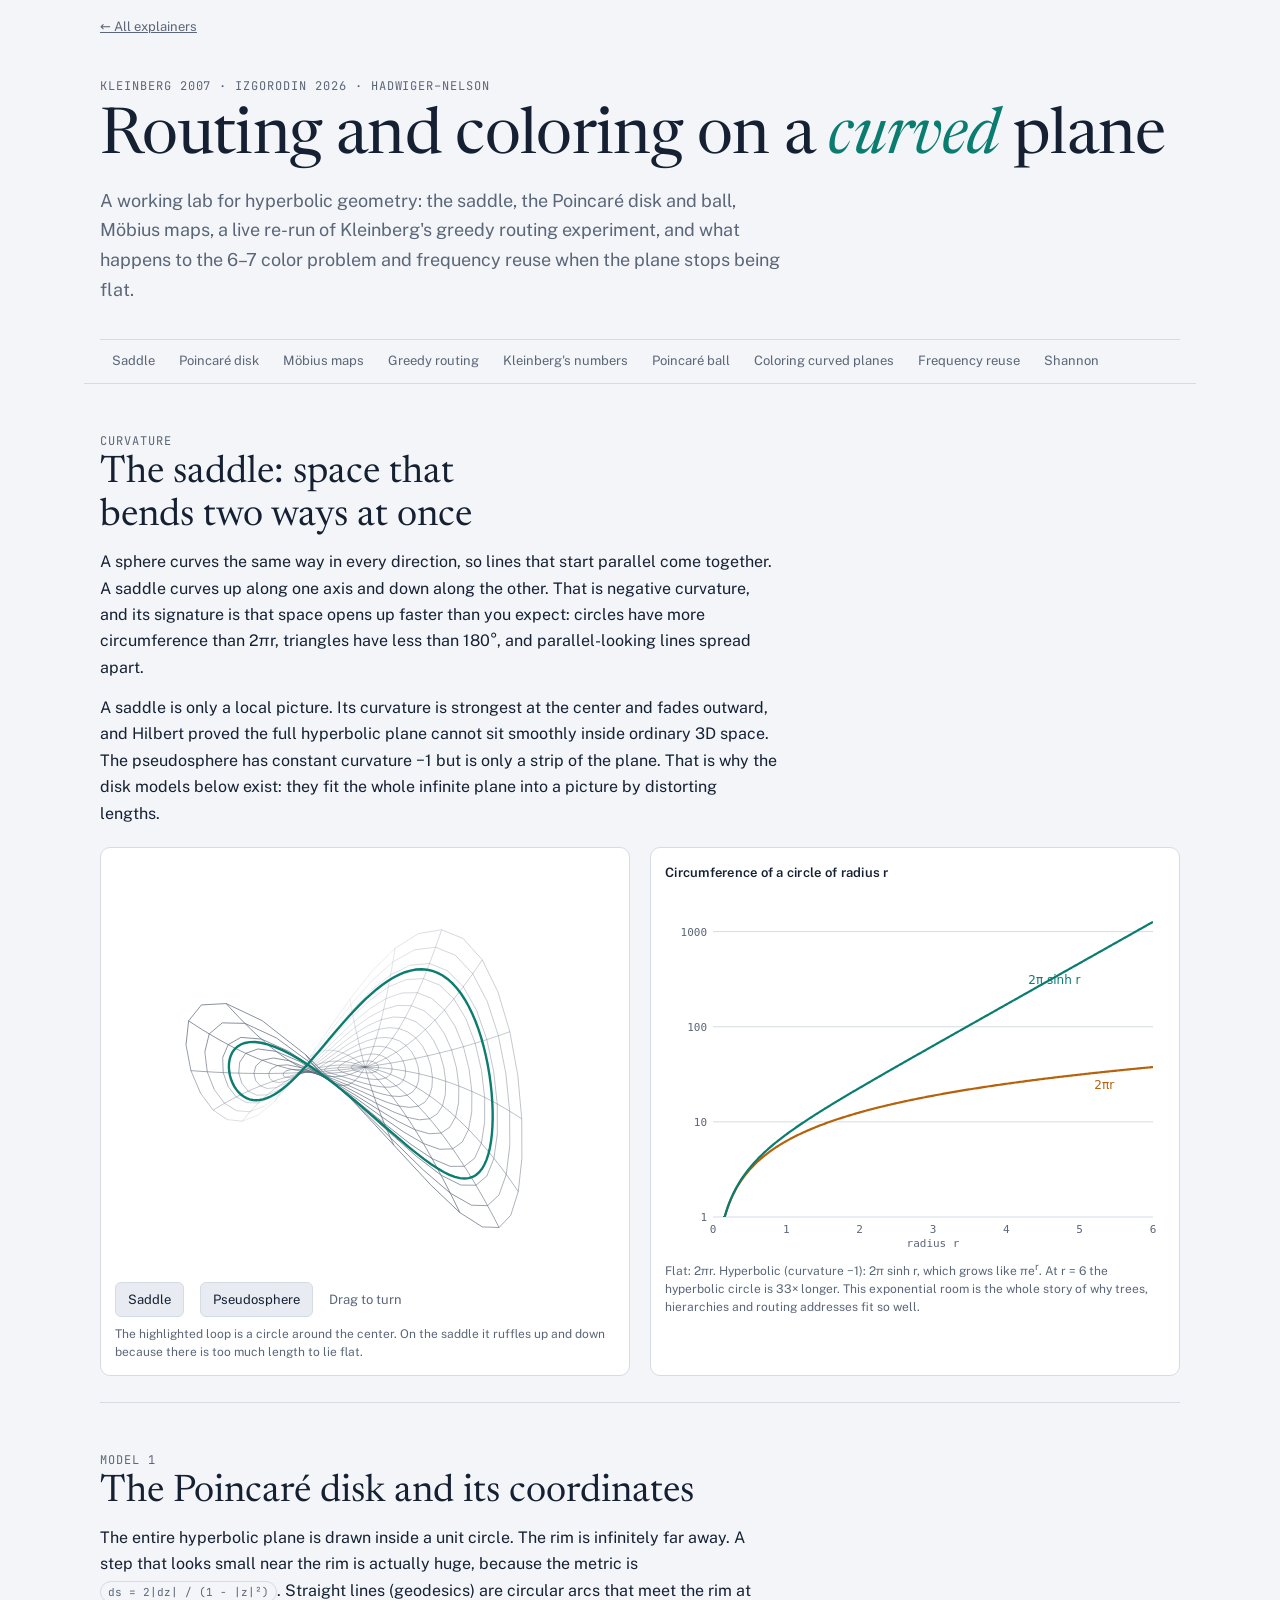
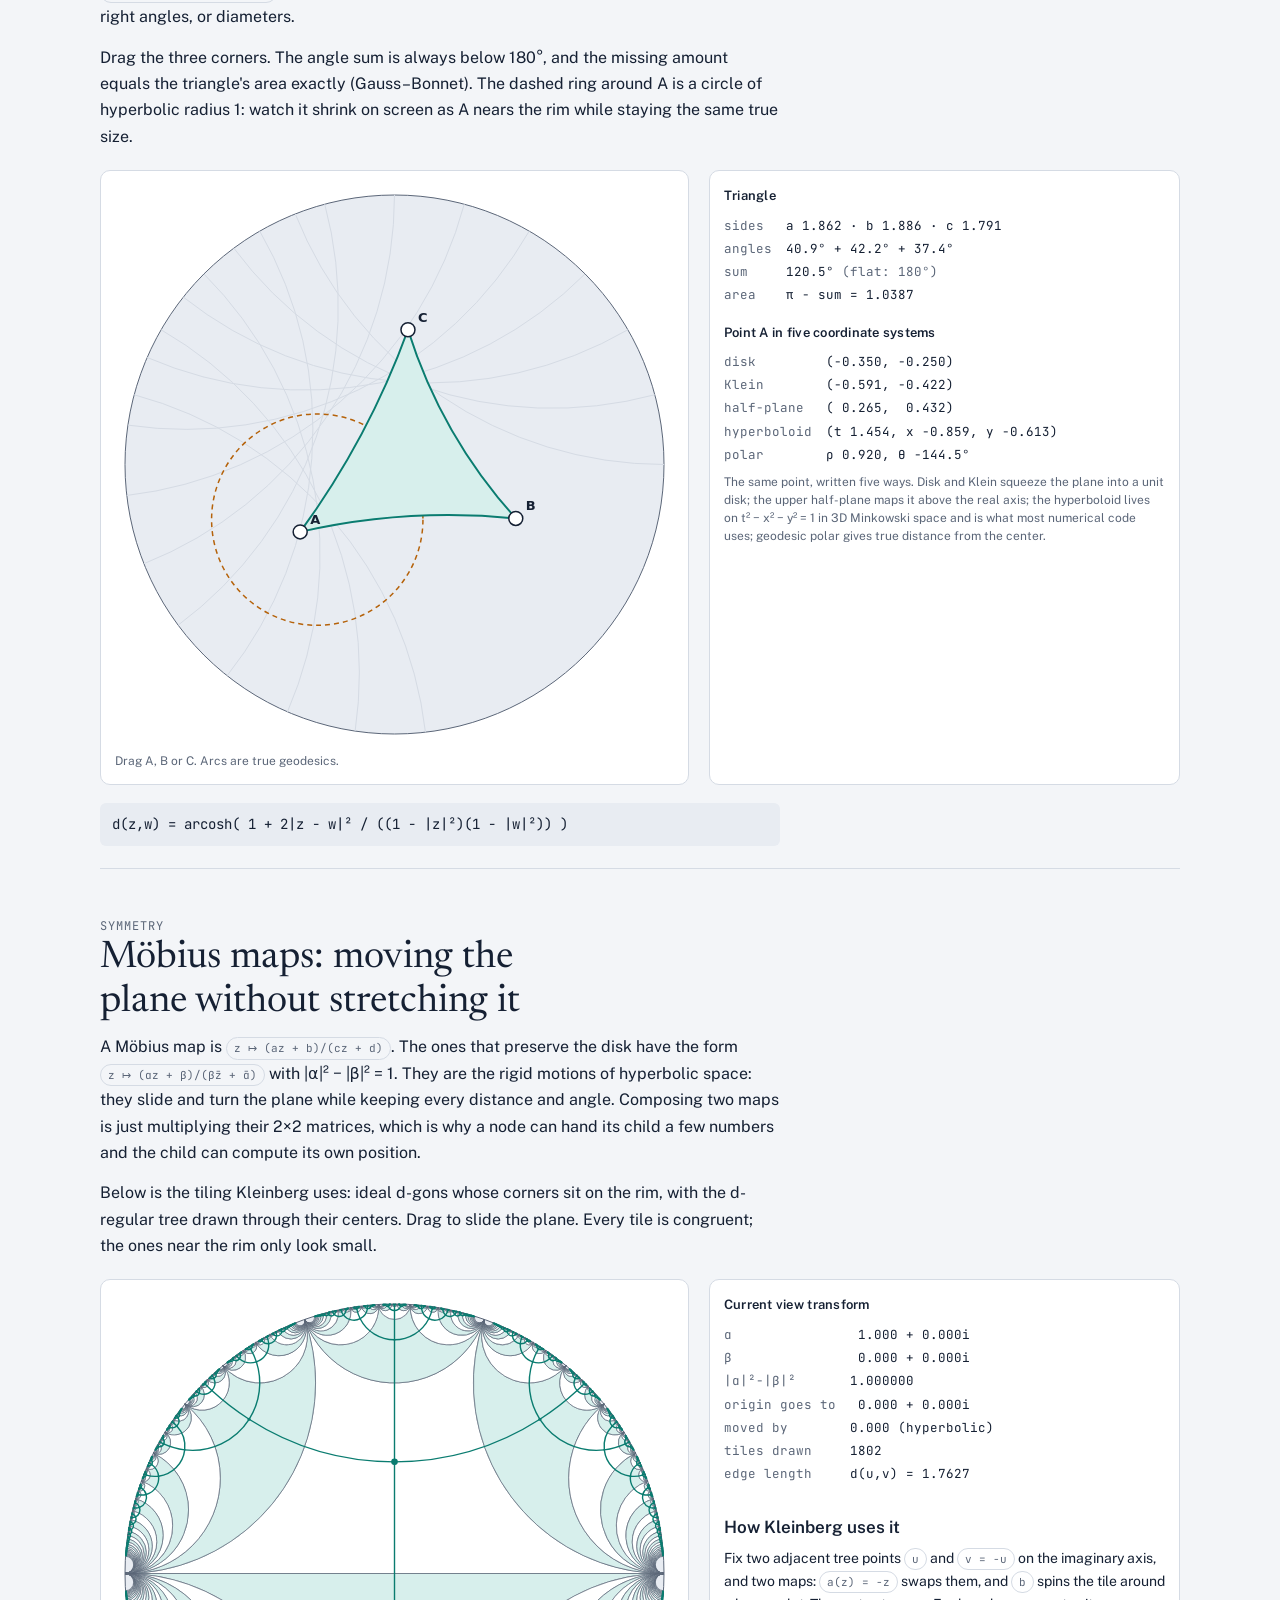
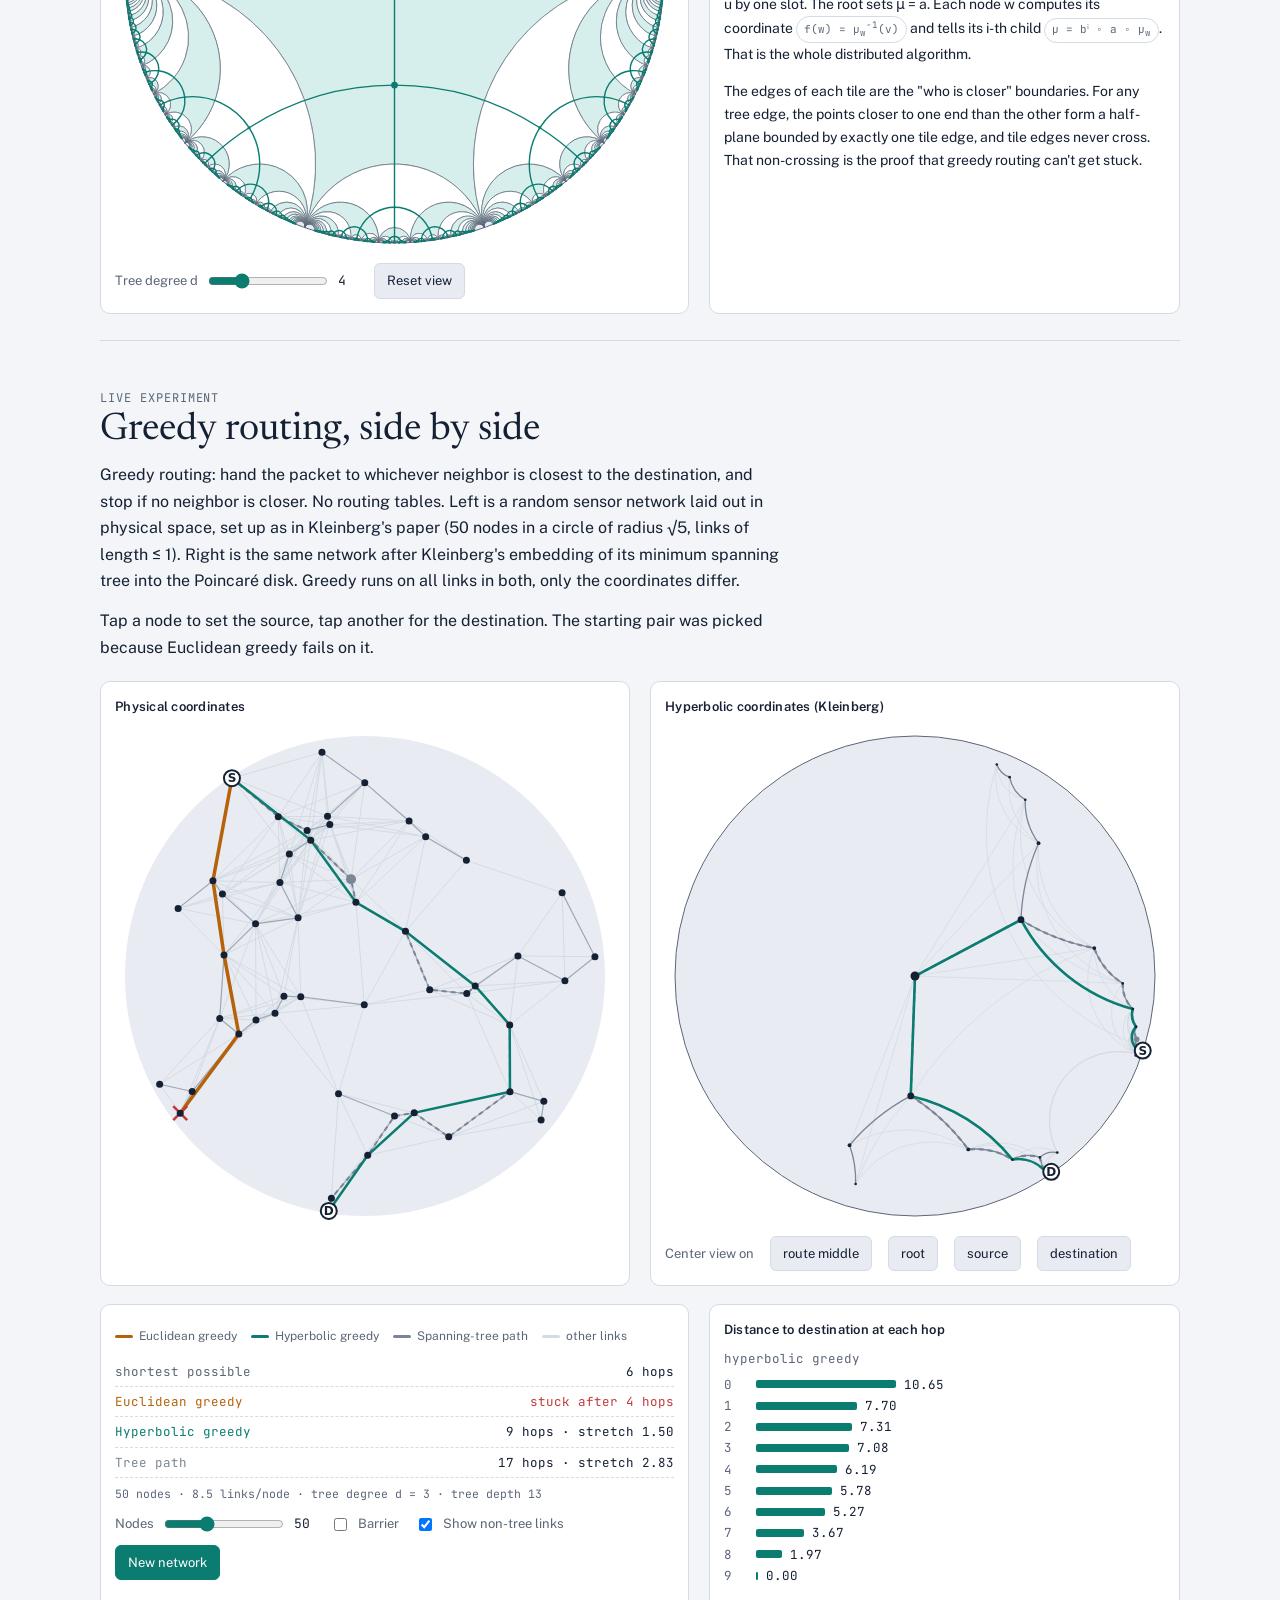
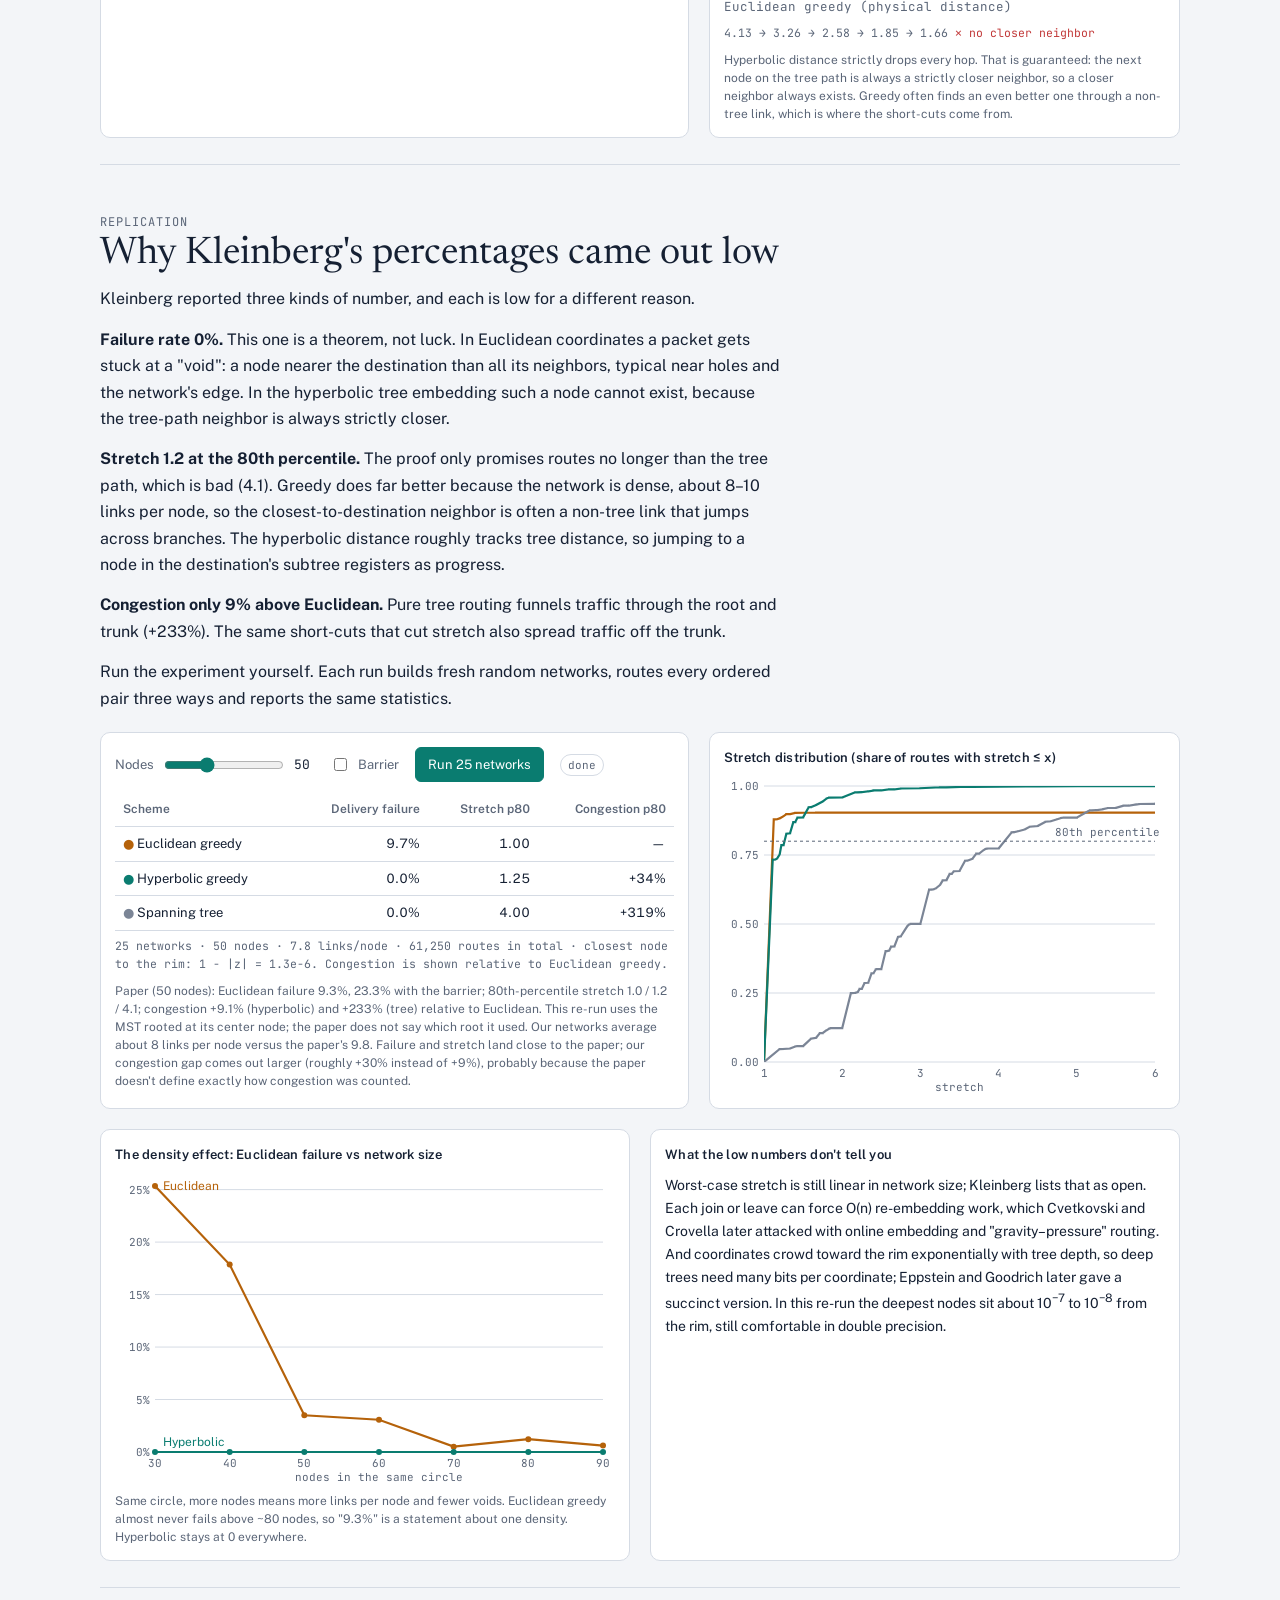
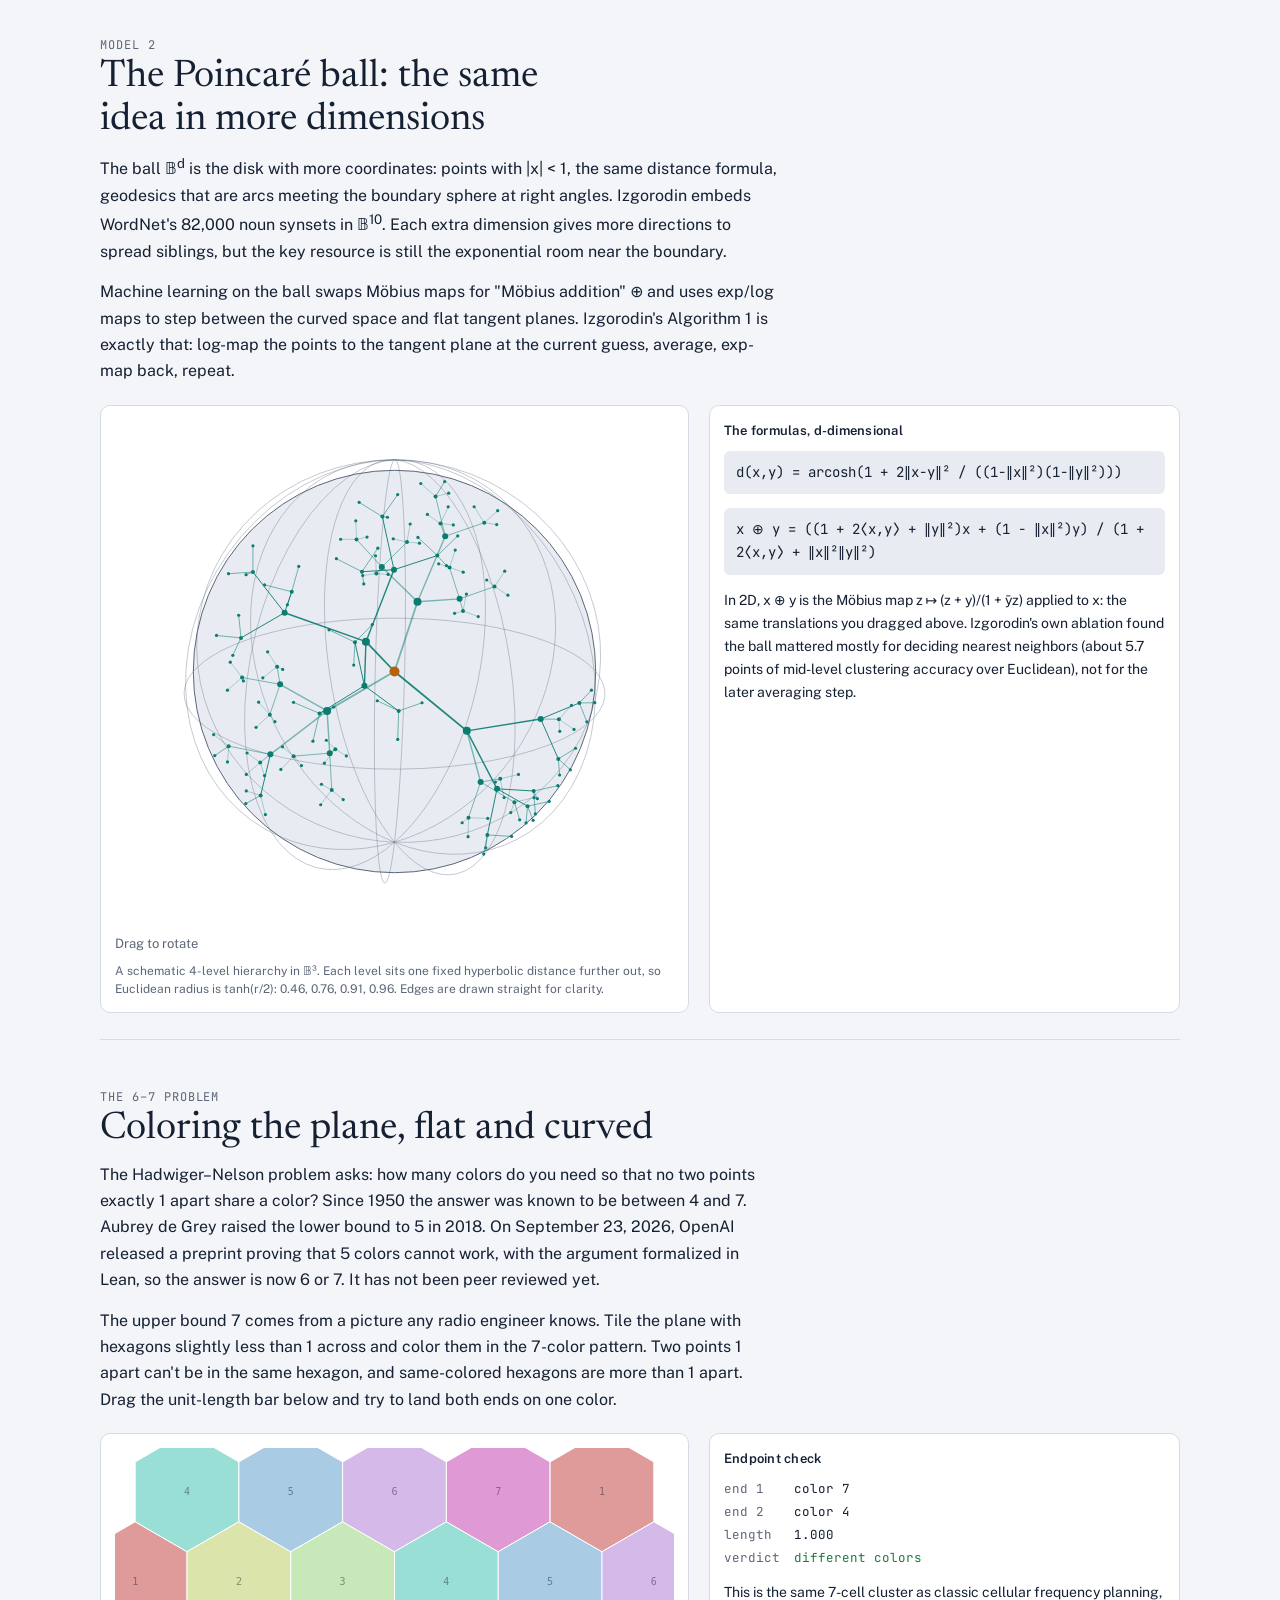
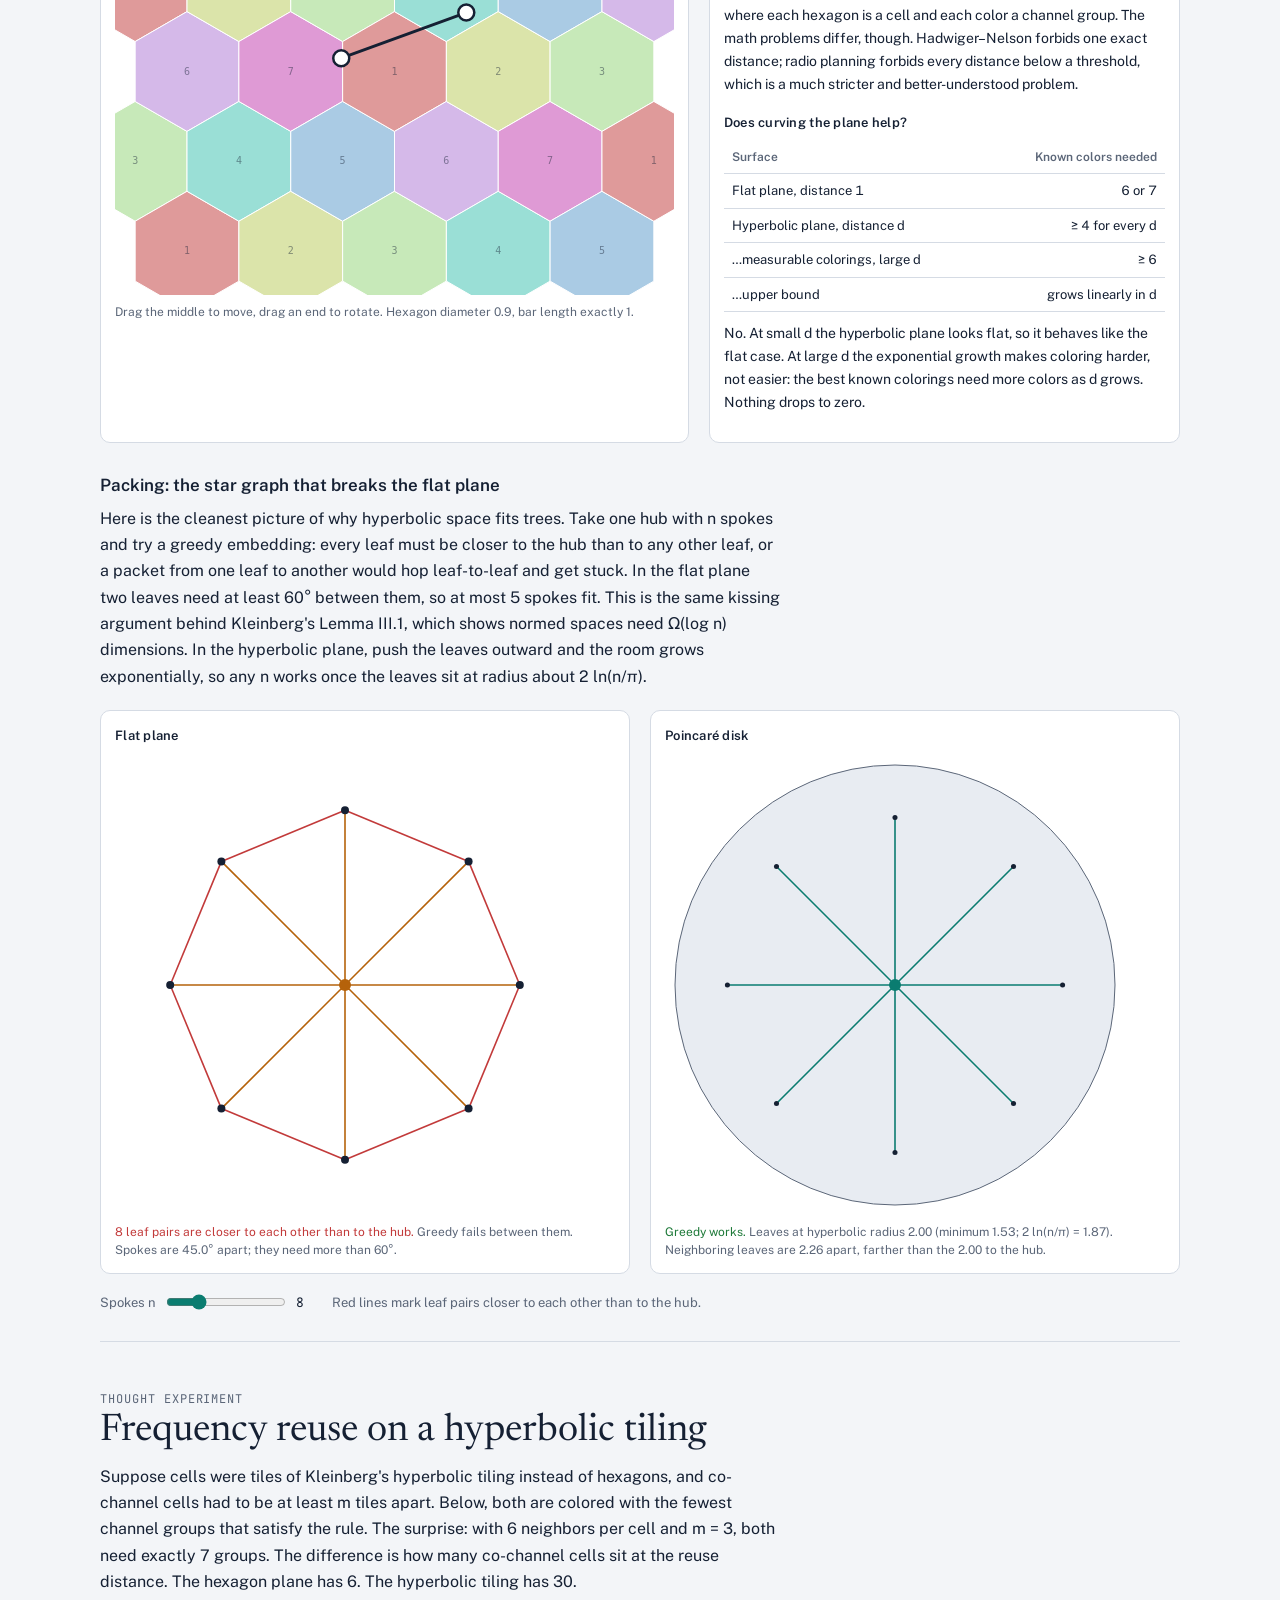
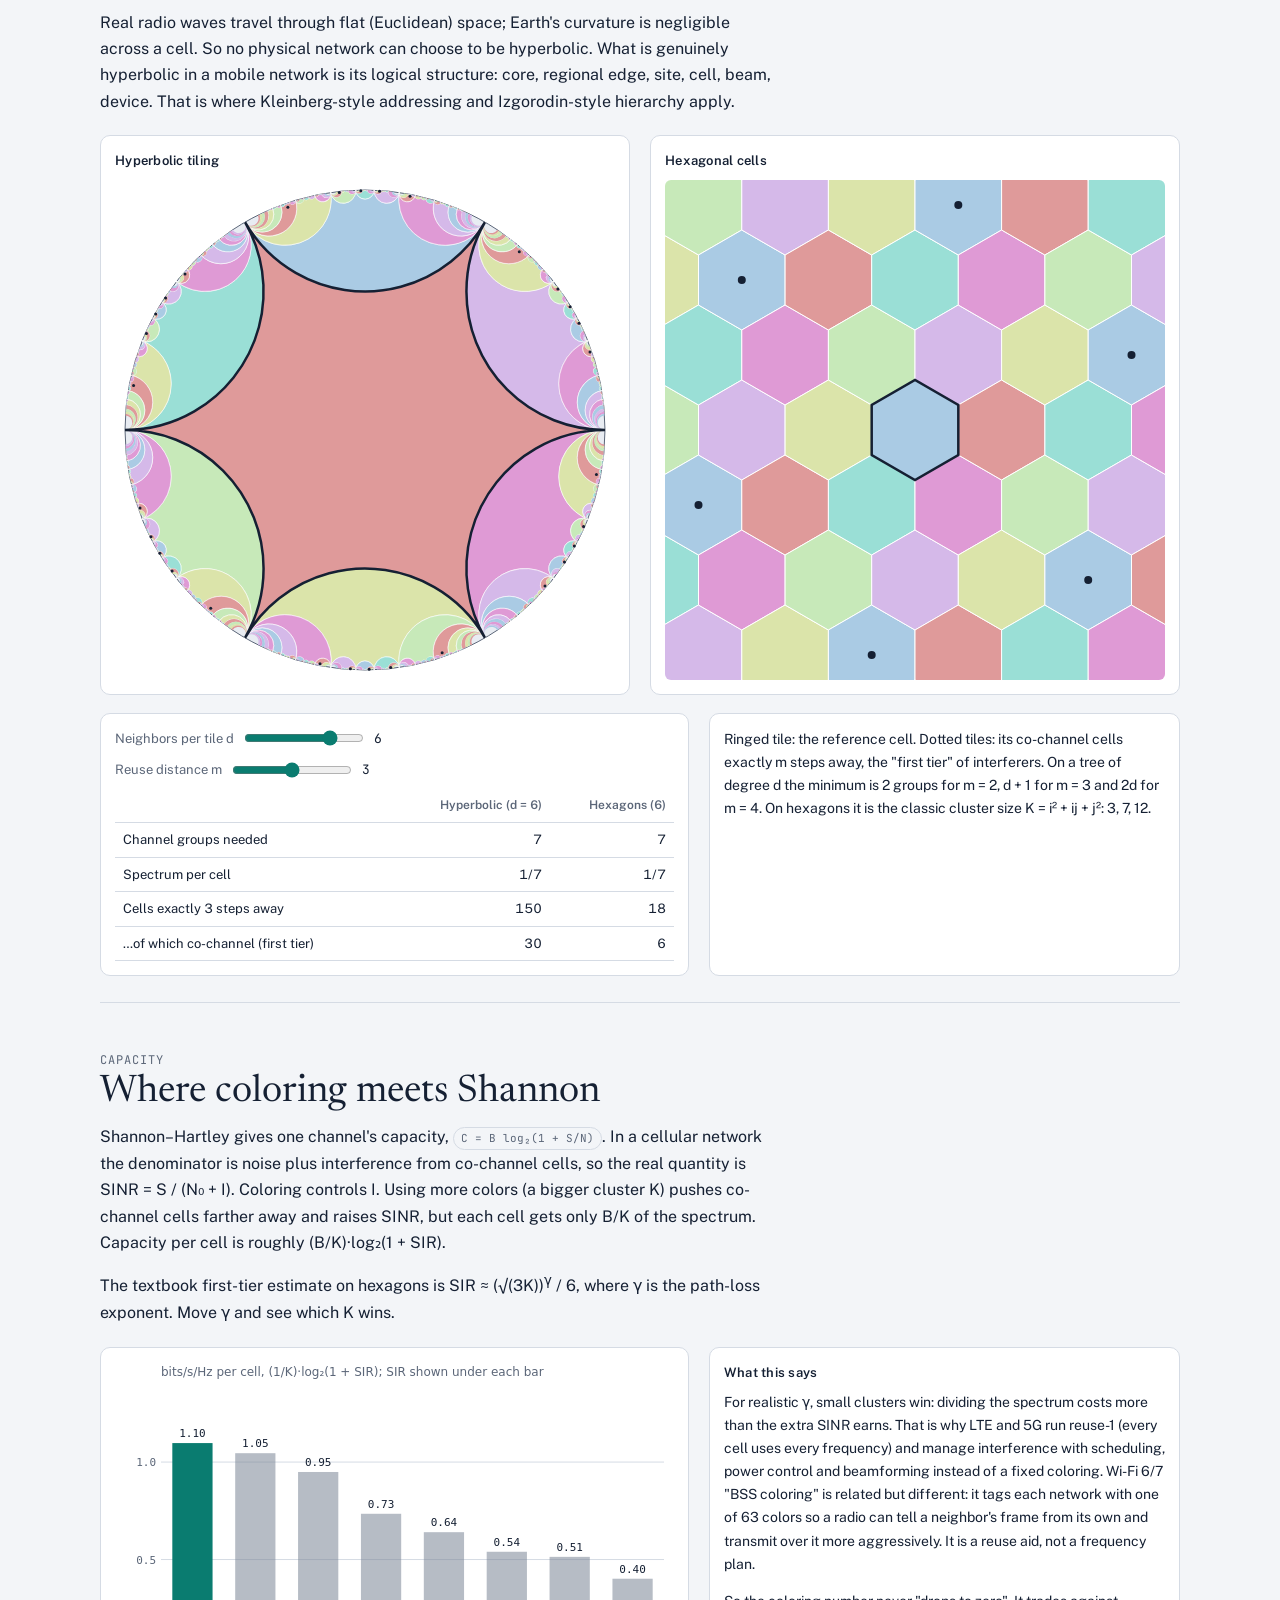
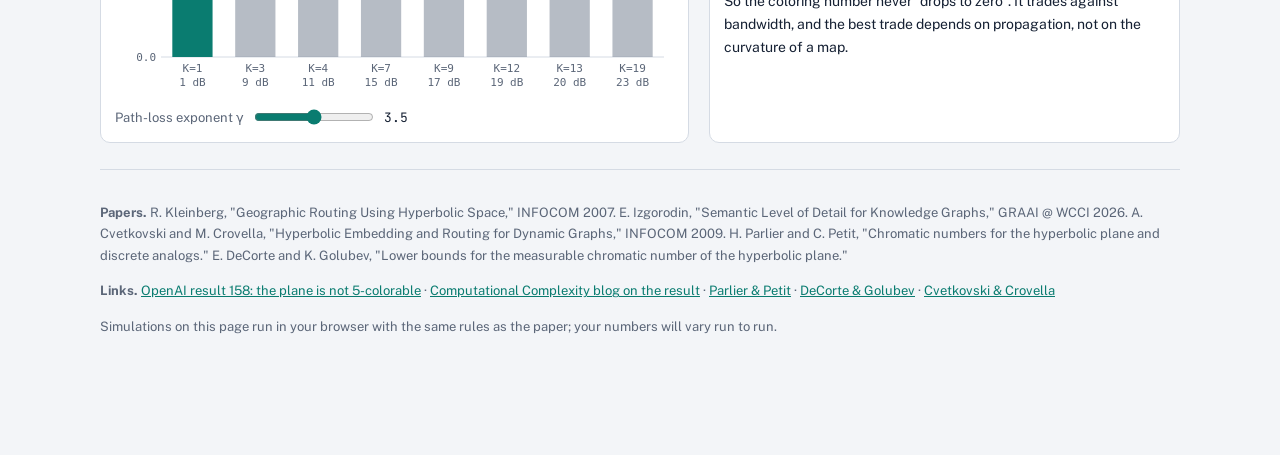
==== commit 2ee07ae5: "Show all explainers on one scrolling page The index now embeds every explainer in order, with a stic" ====
--- a/hyperbolic-routing-lab/index.html
+++ b/hyperbolic-routing-lab/index.html
@@ -7,6 +7,7 @@
 <link rel="preconnect" href="https://fonts.googleapis.com">
 <link rel="preconnect" href="https://fonts.gstatic.com" crossorigin>
 <link rel="stylesheet" href="https://fonts.googleapis.com/css2?family=Newsreader:ital,opsz,wght@0,6..72,400;0,6..72,500;1,6..72,400&family=Public+Sans:wght@400;500;600&family=JetBrains+Mono:wght@400;500&display=swap">
+<script src="../assets/embed.js"></script>
 <style>
 /* Layout: one long reading column of ~68ch with full-bleed instrument panels (canvas + readouts) set on a faintly ruled "lab bench" surface. */
 :root{
@@ -84,7 +85,7 @@
 </head>
 <body>
 <div class="wrap">
-<p style="margin:16px 0 0;font-size:13px"><a href="../index.html" style="color:var(--muted)">&larr; All explainers</a></p>
+<p class="crumb" style="margin:16px 0 0;font-size:13px"><a href="../index.html#lab" style="color:var(--muted)">&larr; All explainers</a></p>
 <header class="top">
   <div class="eyebrow">Kleinberg 2007 · Izgorodin 2026 · Hadwiger–Nelson</div>
   <h1>Routing and coloring on a <em>curved</em> plane</h1>
@@ -432,7 +433,7 @@
 const reduceMotion=matchMedia('(prefers-reduced-motion: reduce)').matches;
 function tok(n){return getComputedStyle(document.documentElement).getPropertyValue(n).trim();}
 function palette(K){const L=+tok('--tile-l')||78,S=+tok('--tile-s')||52;const out=[];for(let i=0;i<K;i++){const h=(i*360/K+18*(i%2))%360;out.push(`hsl(${h} ${S}% ${L+((i%3)-1)*4}%)`);}return out;}
-function fit(cv,aspect,maxW=620){const w=Math.min(cv.parentElement.clientWidth-28,maxW);const h=Math.round(w*aspect);const dpr=window.devicePixelRatio||1;
+function fit(cv,aspect,maxW=620){const w=Math.max(120,Math.min(cv.parentElement.clientWidth-28,maxW));const h=Math.round(w*aspect);const dpr=window.devicePixelRatio||1;
   cv.style.width=w+'px';cv.style.height=h+'px';cv.width=Math.round(w*dpr);cv.height=Math.round(h*dpr);const ctx=cv.getContext('2d');ctx.setTransform(dpr,0,0,dpr,0,0);ctx.clearRect(0,0,w,h);return{ctx,w,h};}
 function DV(w,h,pad=10){const S=Math.min(w,h)/2-pad,ox=w/2,oy=h/2;return{S,ox,oy,sc:z=>[ox+z.re*S,oy-z.im*S],dk:(x,y)=>cx((x-ox)/S,-(y-oy)/S)};}
 function geoTo(ctx,V,z,w,move){const[x1,y1]=V.sc(z),[x2,y2]=V.sc(w);if(move)ctx.moveTo(x1,y1);
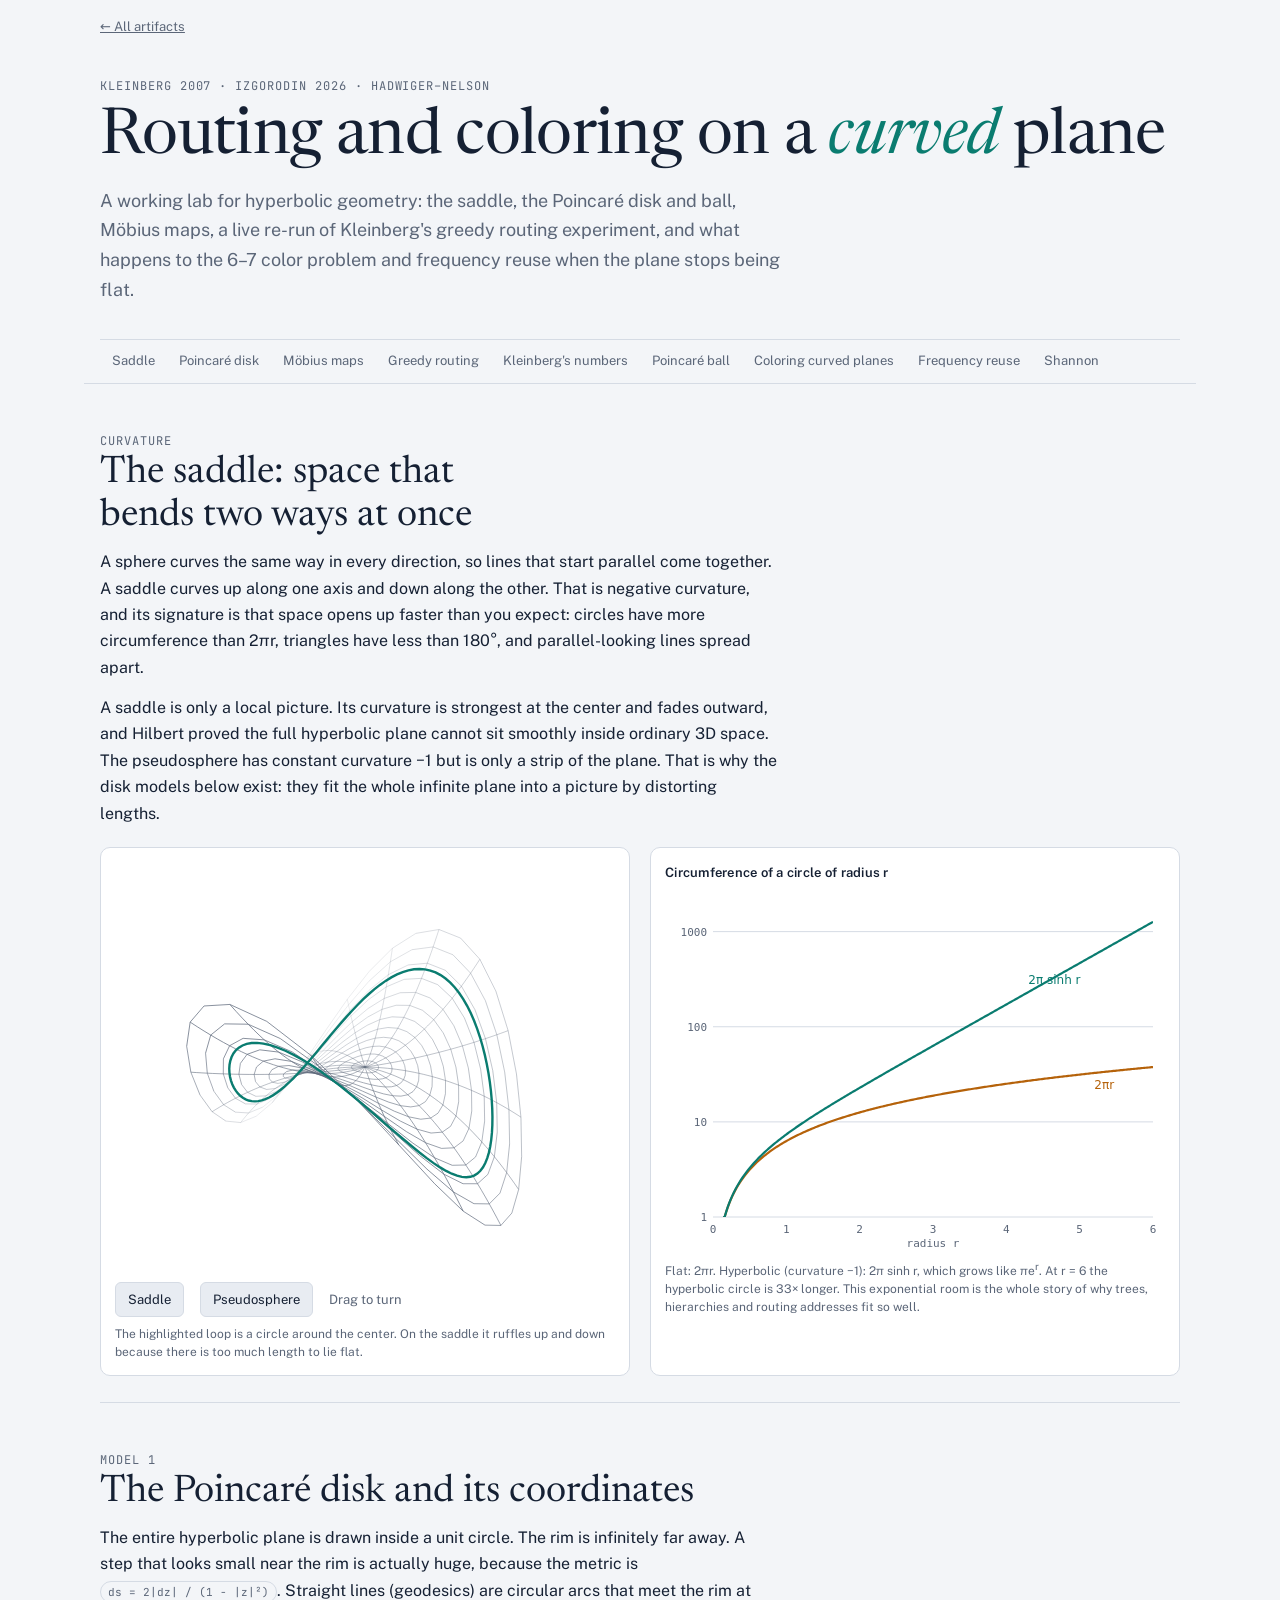
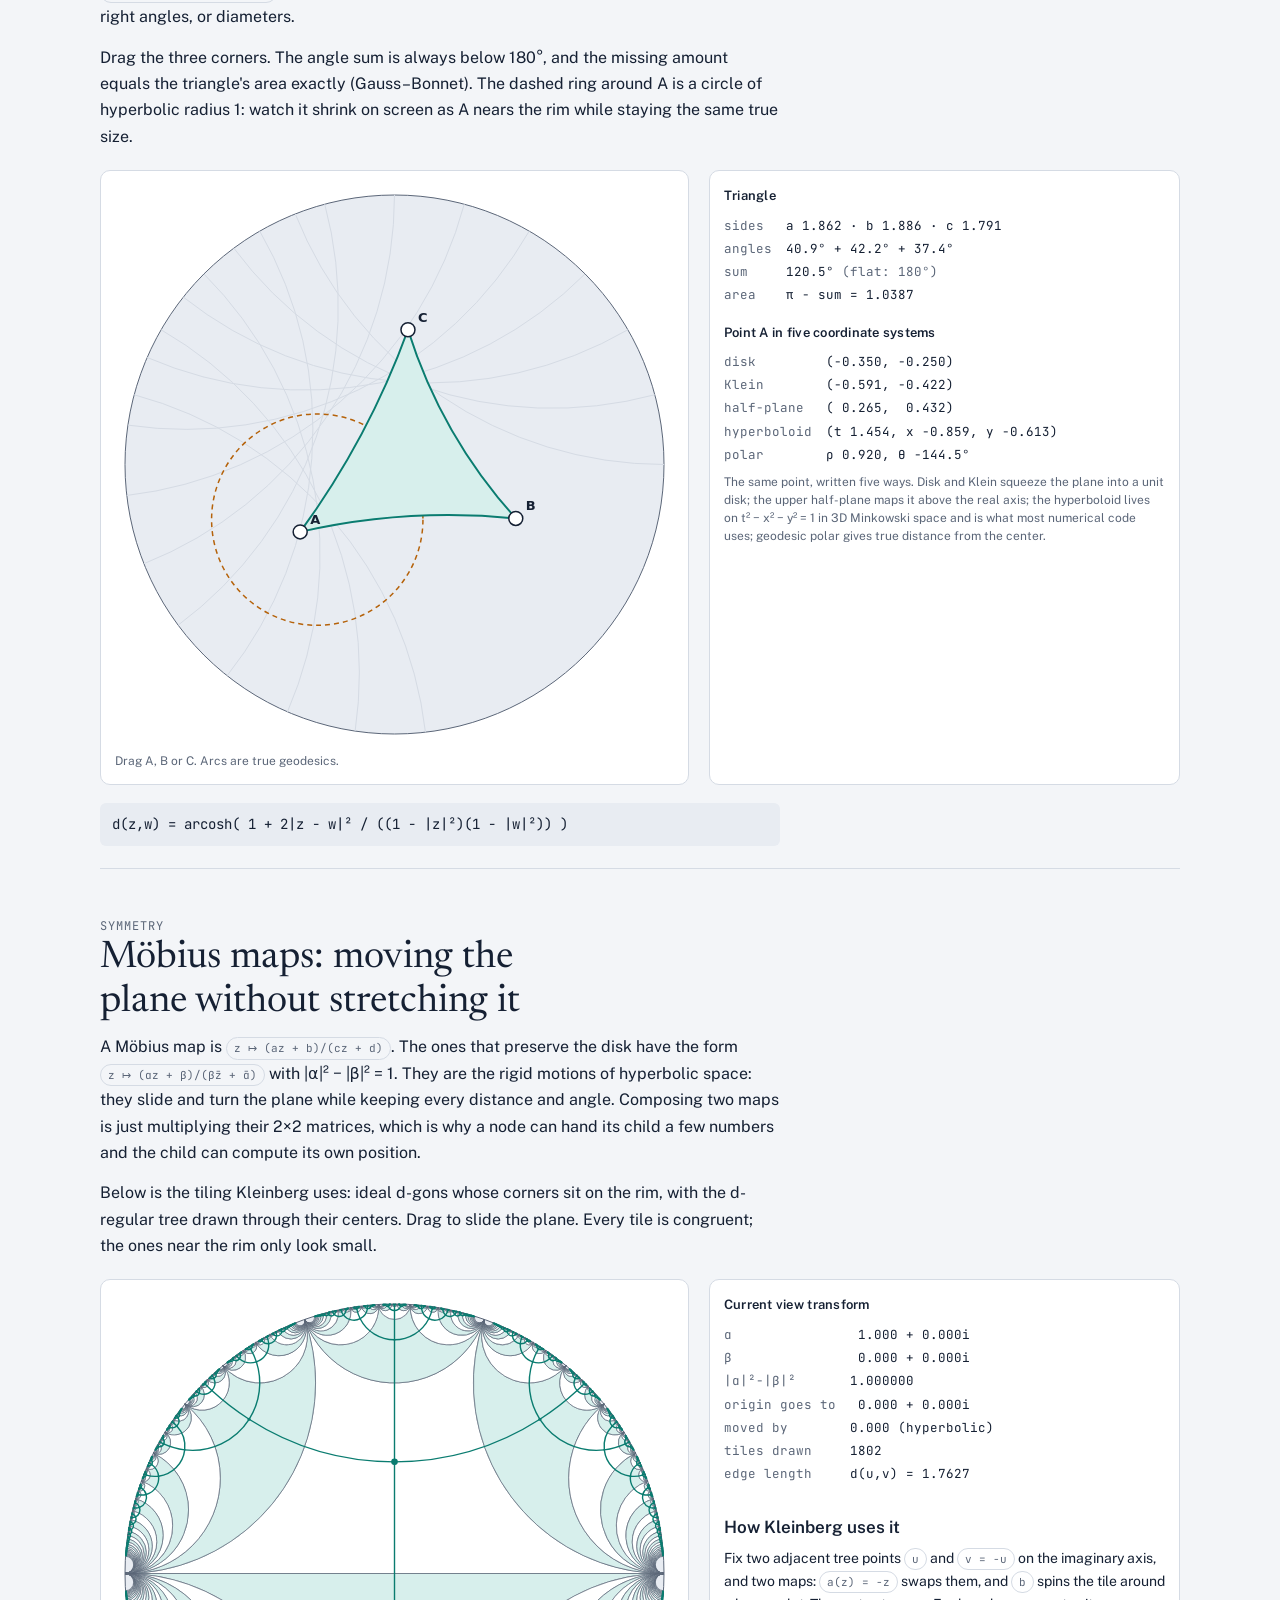
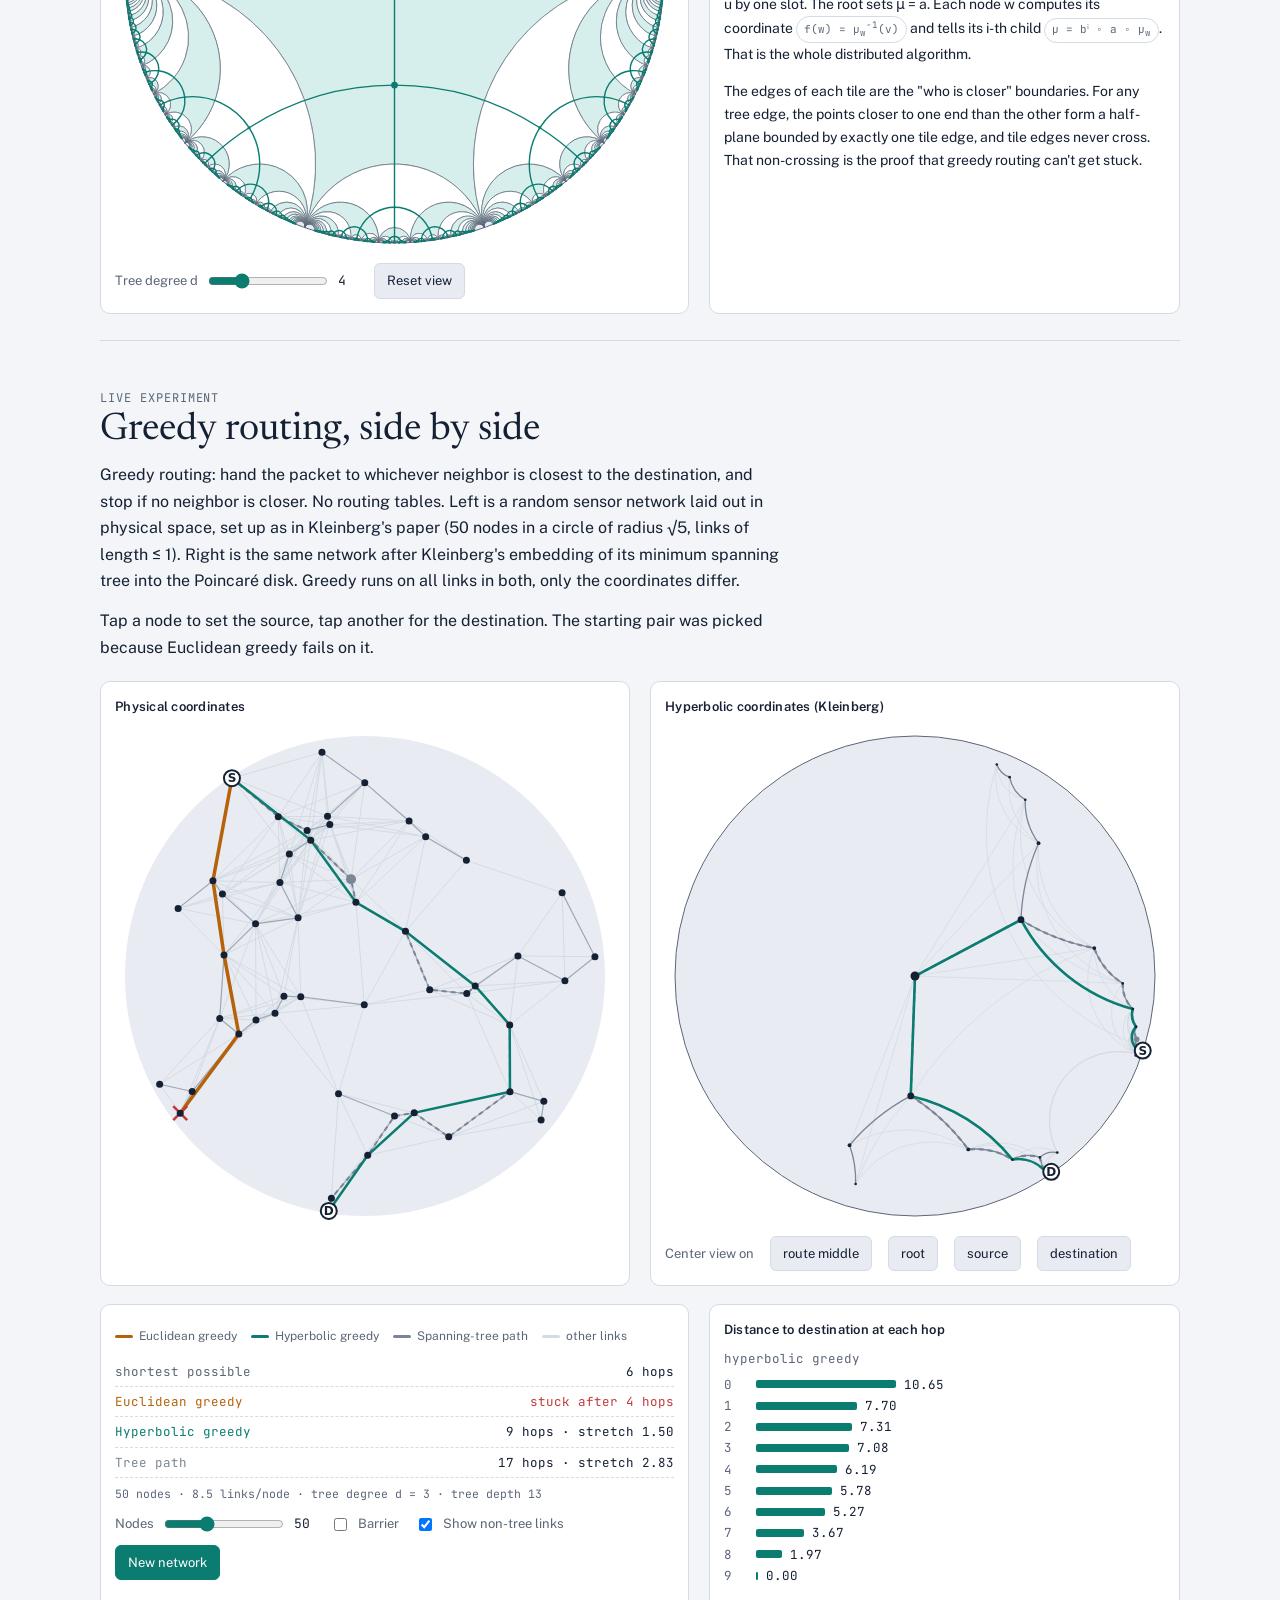
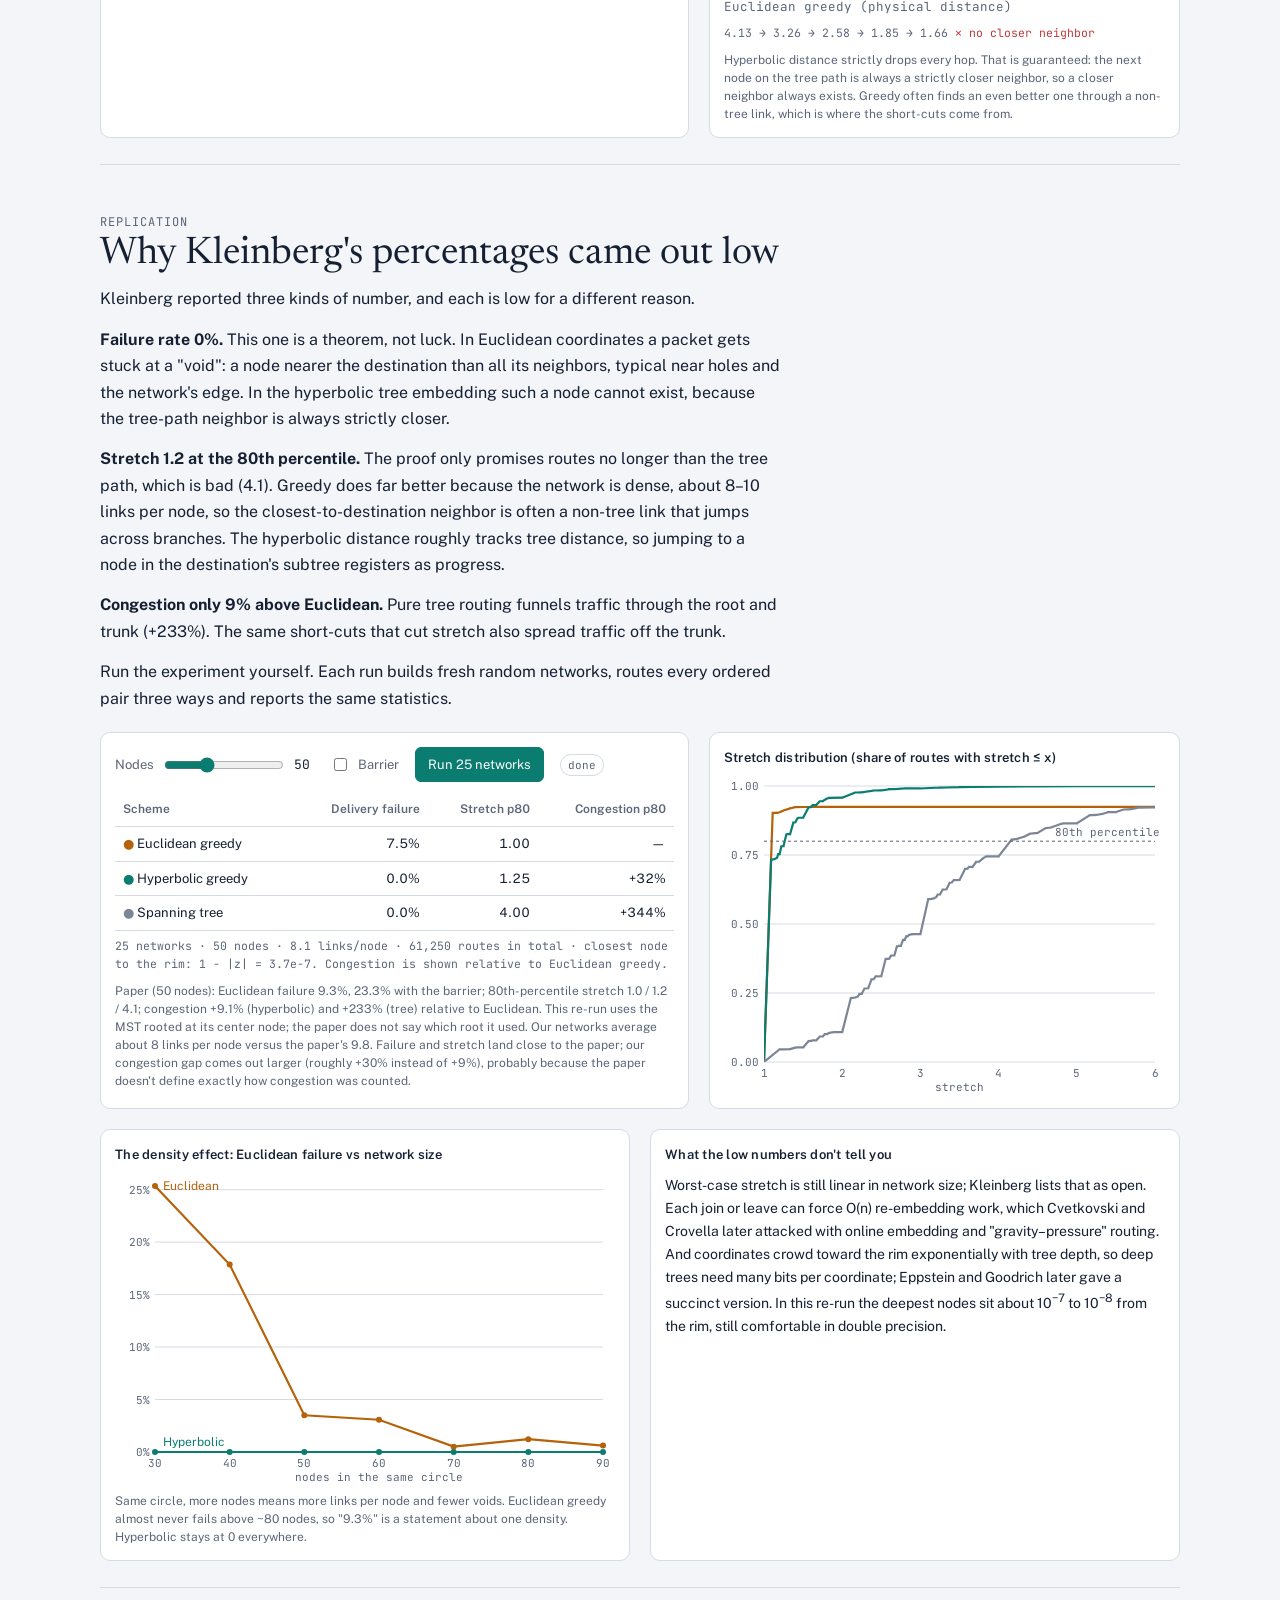
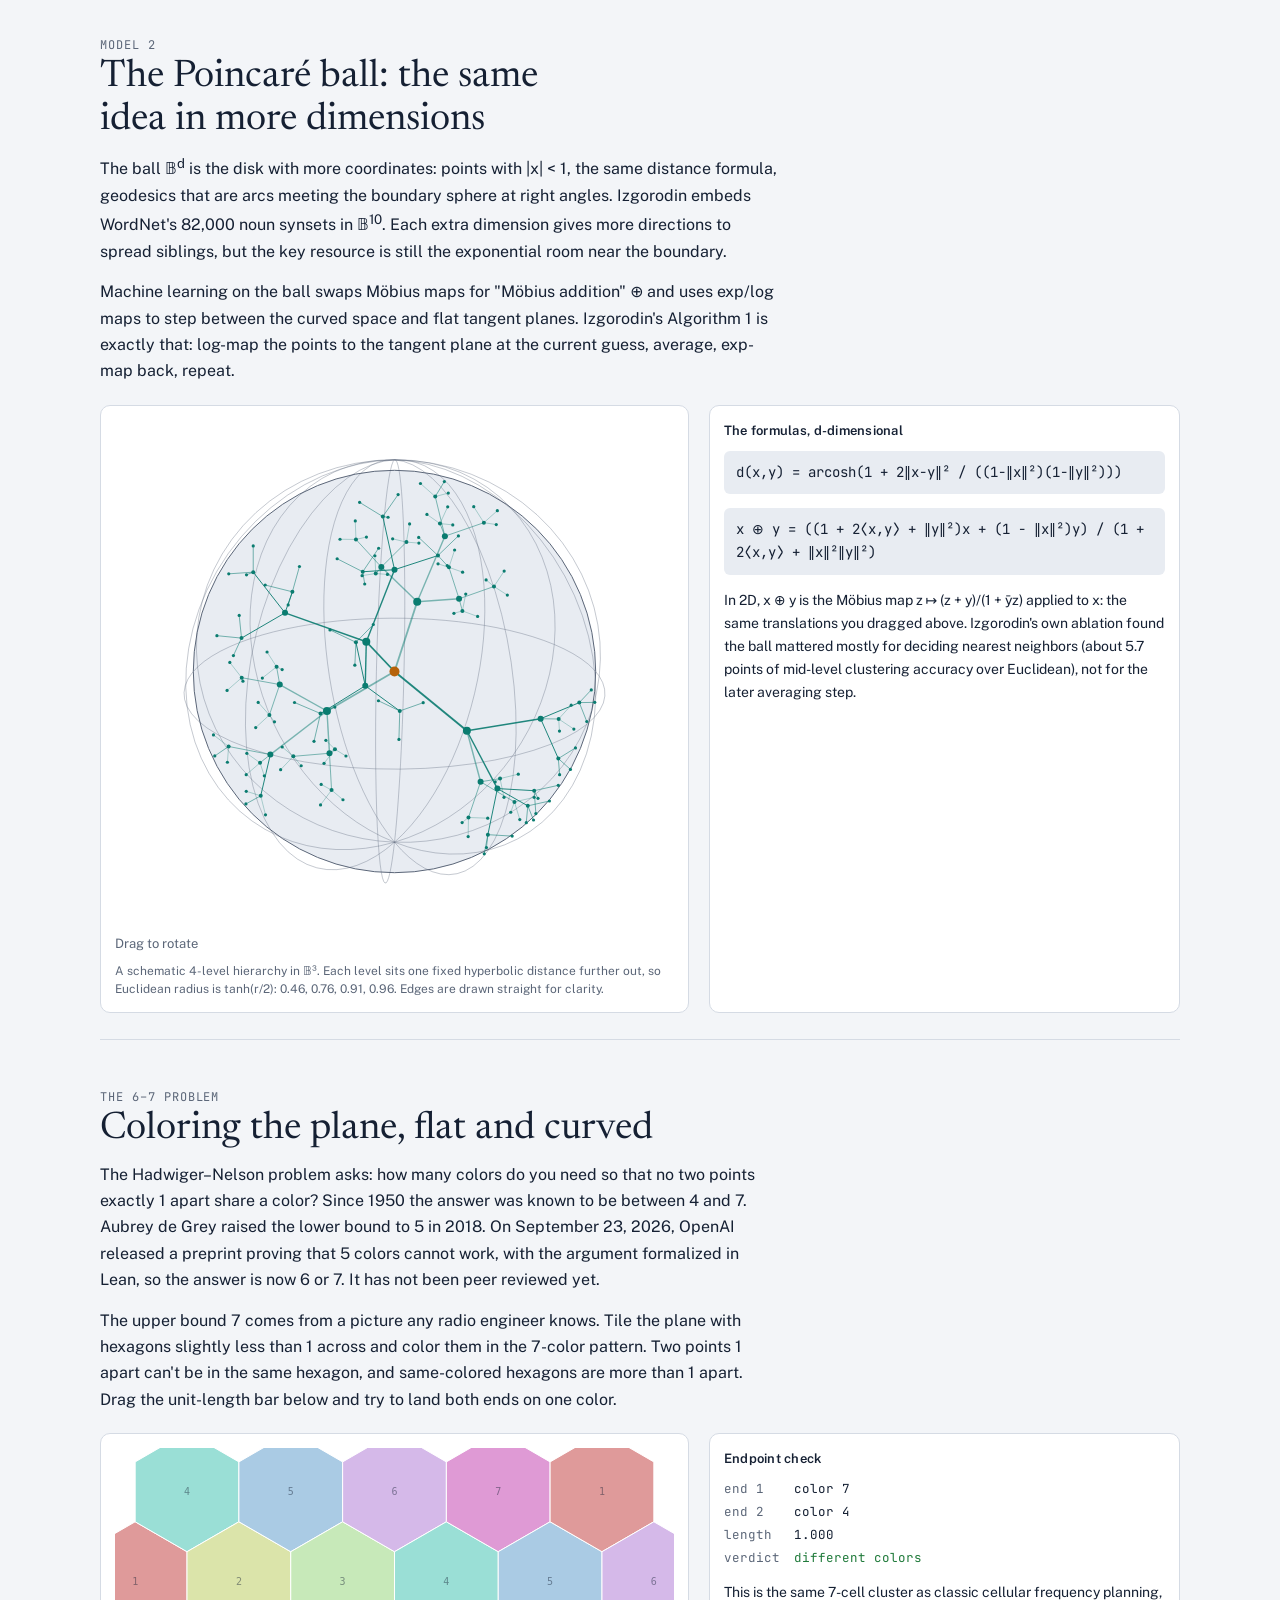
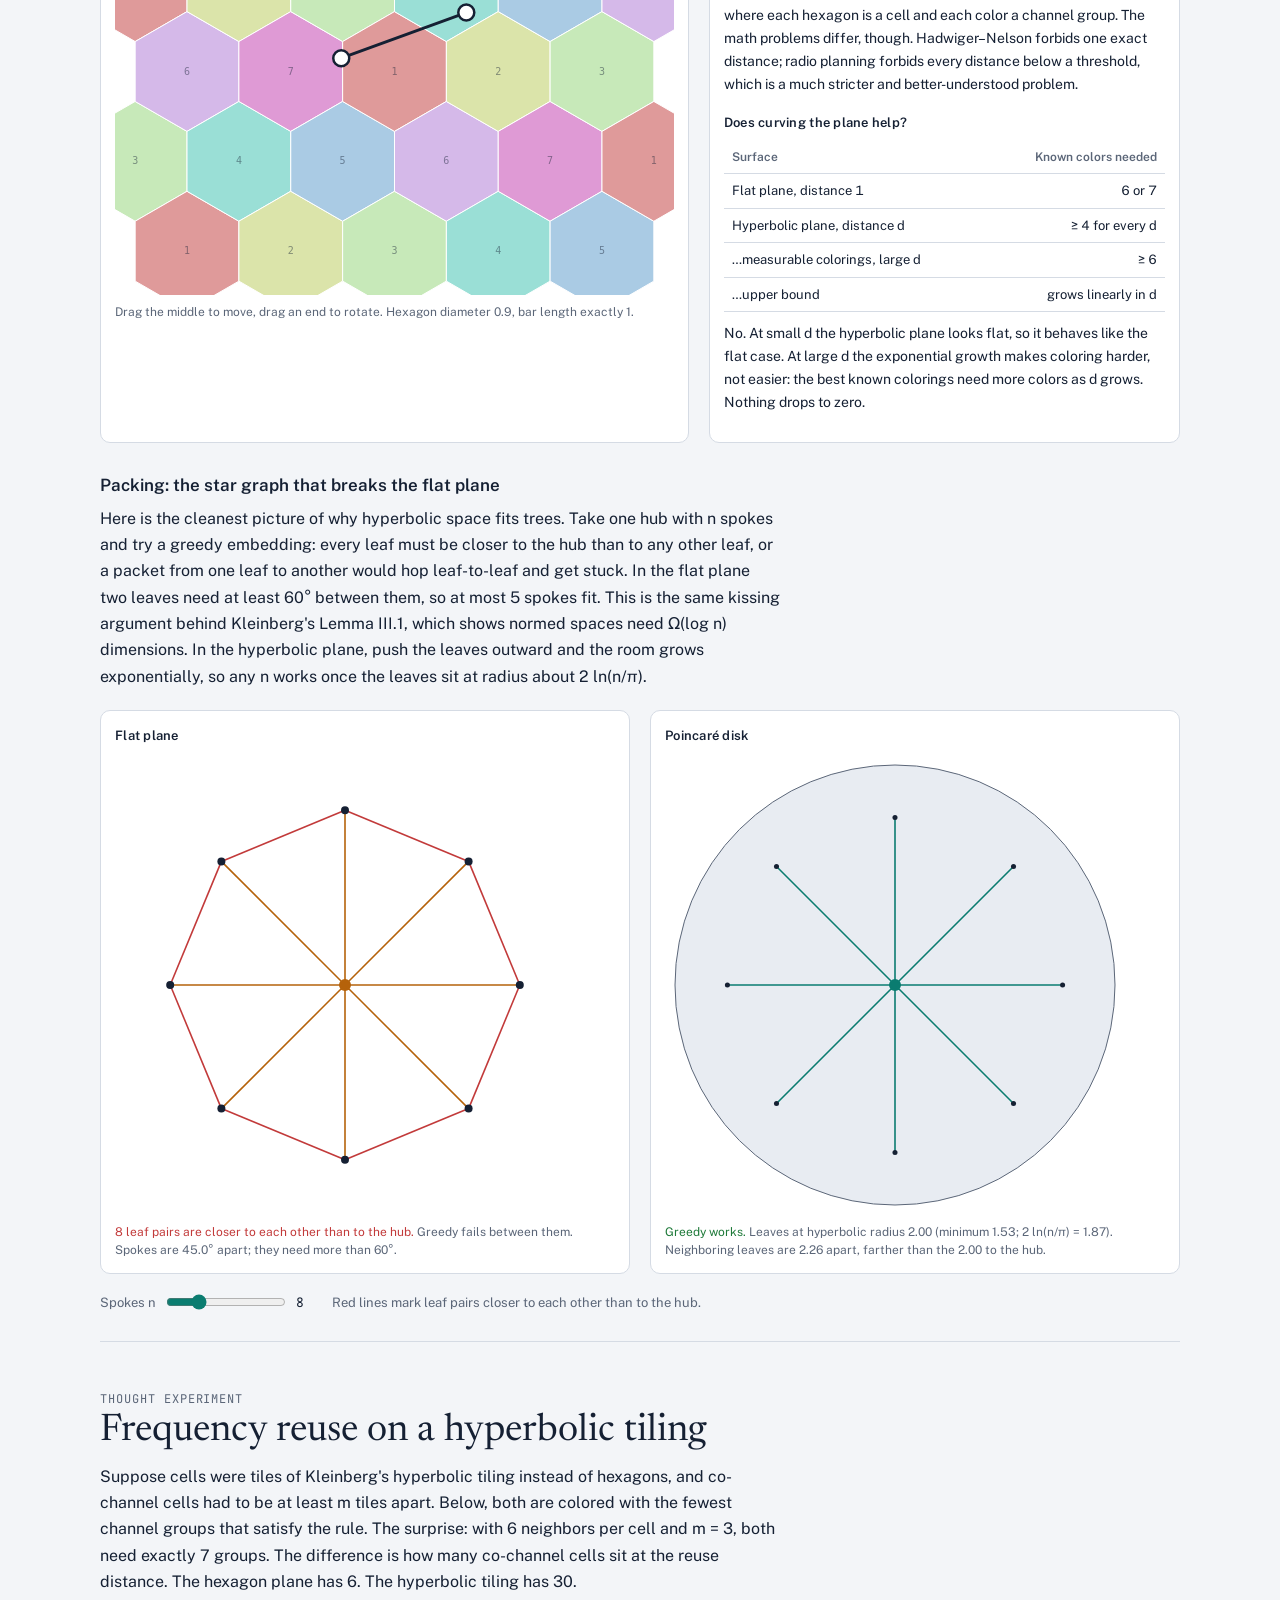
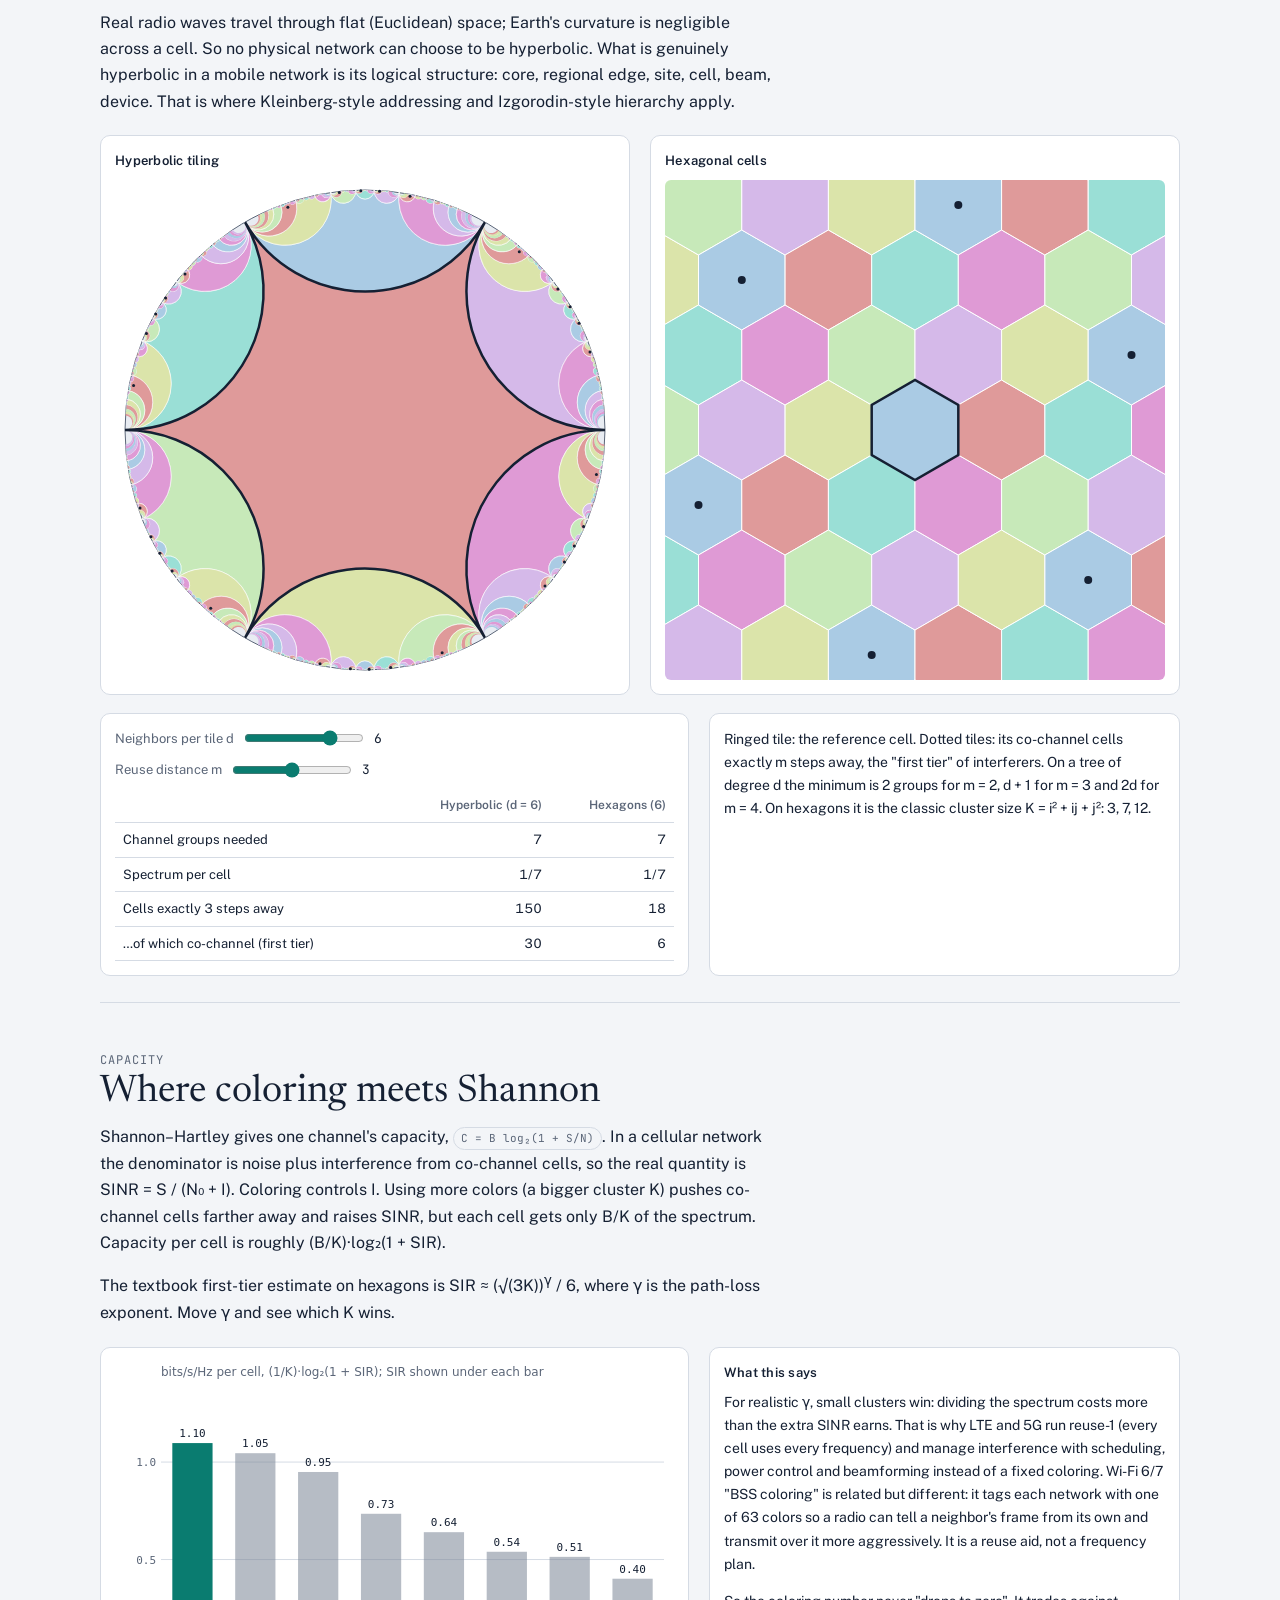
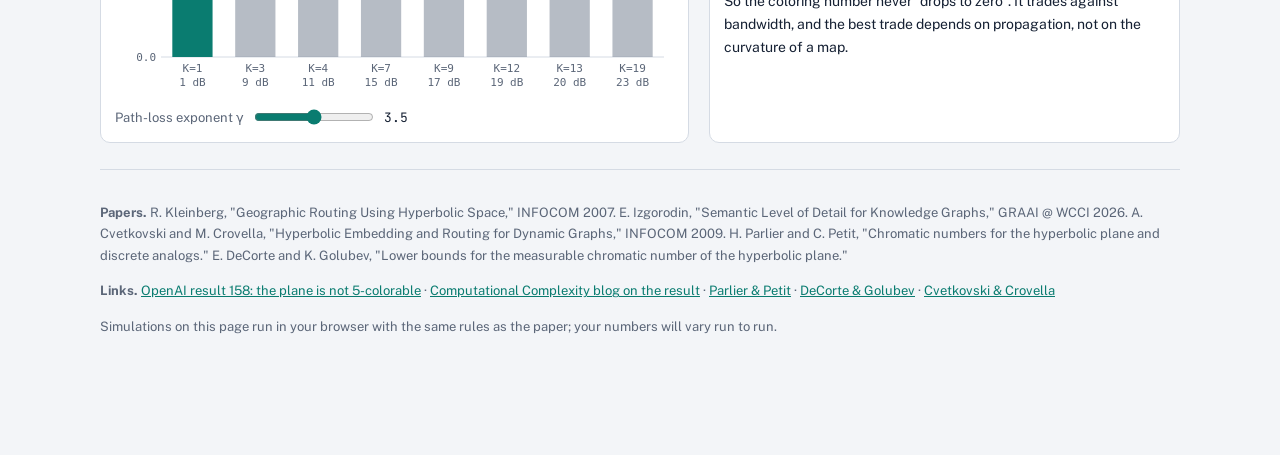
==== commit f07c1f66: "Add Artifact Gallery index and Shot Behind Cover The home page is now an index of every artifact: a " ====
--- a/hyperbolic-routing-lab/index.html
+++ b/hyperbolic-routing-lab/index.html
@@ -8,6 +8,7 @@
 <link rel="preconnect" href="https://fonts.gstatic.com" crossorigin>
 <link rel="stylesheet" href="https://fonts.googleapis.com/css2?family=Newsreader:ital,opsz,wght@0,6..72,400;0,6..72,500;1,6..72,400&family=Public+Sans:wght@400;500;600&family=JetBrains+Mono:wght@400;500&display=swap">
 <script src="../assets/embed.js"></script>
+<link rel="stylesheet" href="../assets/transition.css">
 <style>
 /* Layout: one long reading column of ~68ch with full-bleed instrument panels (canvas + readouts) set on a faintly ruled "lab bench" surface. */
 :root{
@@ -85,7 +86,7 @@
 </head>
 <body>
 <div class="wrap">
-<p class="crumb" style="margin:16px 0 0;font-size:13px"><a href="../index.html#lab" style="color:var(--muted)">&larr; All explainers</a></p>
+<p class="crumb" style="margin:16px 0 0;font-size:13px"><a href="../index.html#hyperbolic-routing-lab" style="color:var(--muted)">&larr; All artifacts</a></p>
 <header class="top">
   <div class="eyebrow">Kleinberg 2007 · Izgorodin 2026 · Hadwiger–Nelson</div>
   <h1>Routing and coloring on a <em>curved</em> plane</h1>
--- a/assets/transition.css
+++ b/assets/transition.css
@@ -0,0 +1,16 @@
+/* Animated move between the index and an artifact page (cross-document view transitions).
+   The clicked card grows and fades with the old page; the new page fades in only once the
+   old one is gone, so the two never overlap and nothing shifts. Browsers without view
+   transitions just navigate. */
+@view-transition{navigation:auto}
+@media (prefers-reduced-motion:reduce){@view-transition{navigation:none}}
+
+[data-vt-card]{view-transition-name:artifact-card}
+
+::view-transition-old(root){animation:.2s ease both vt-fade-out}
+::view-transition-new(root){animation:.28s ease .18s both vt-fade-in}
+::view-transition-old(artifact-card){animation:.3s cubic-bezier(.2,.7,.2,1) both vt-grow-out}
+::view-transition-new(artifact-card){animation:.28s ease .18s both vt-fade-in}
+@keyframes vt-fade-out{to{opacity:0}}
+@keyframes vt-fade-in{from{opacity:0}}
+@keyframes vt-grow-out{to{opacity:0;transform:scale(1.04)}}
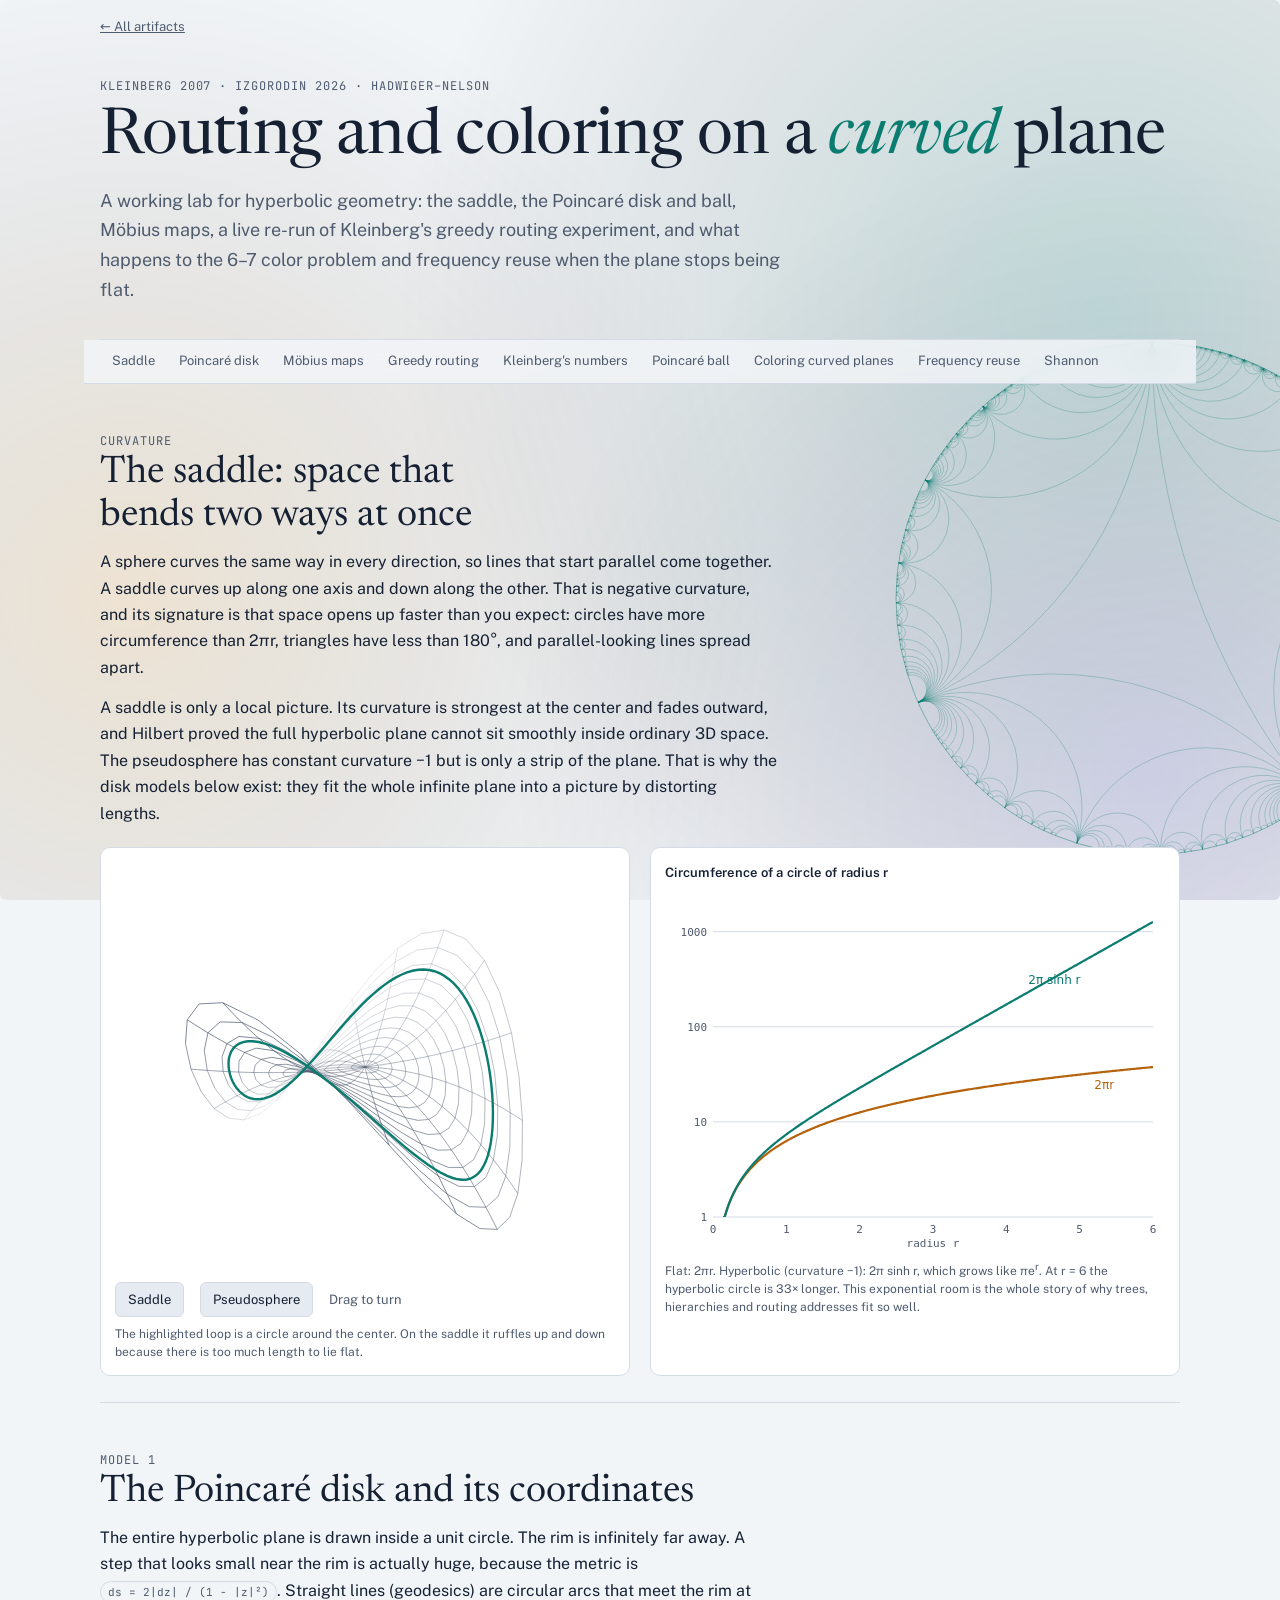
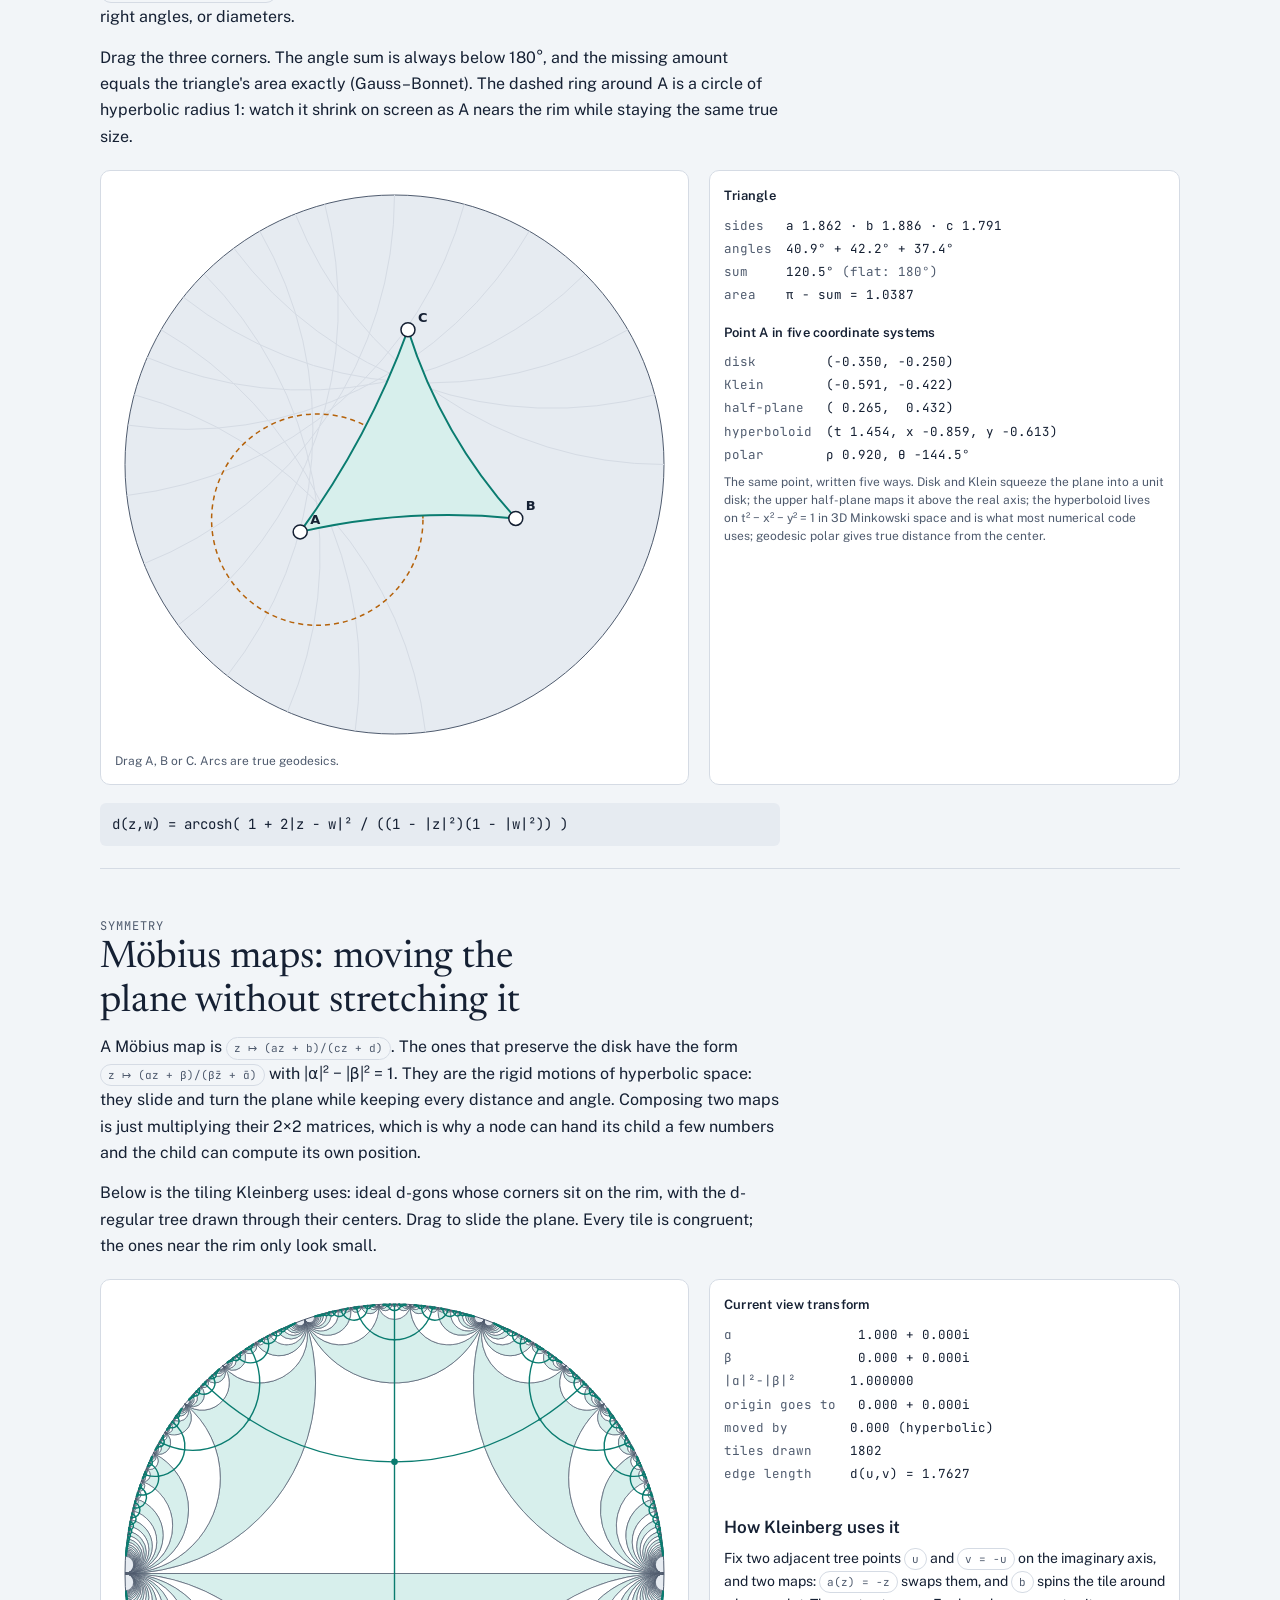
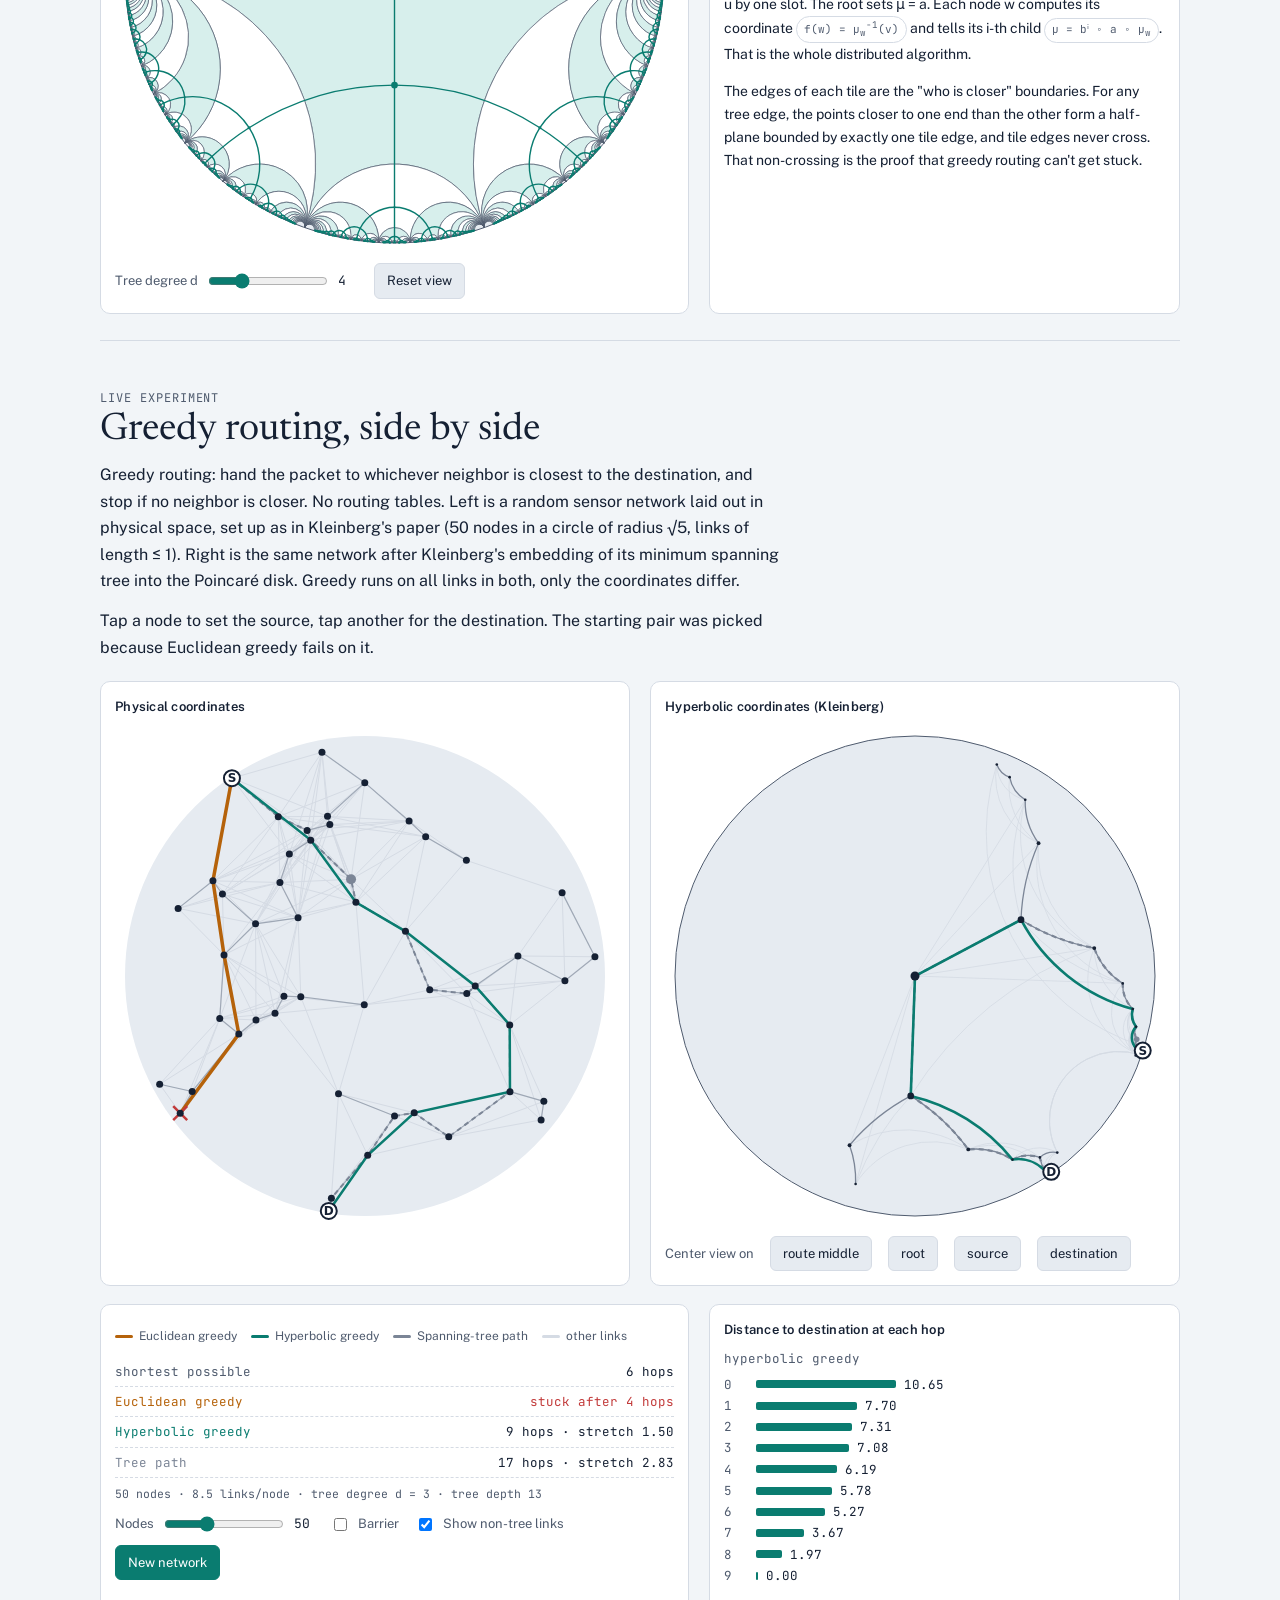
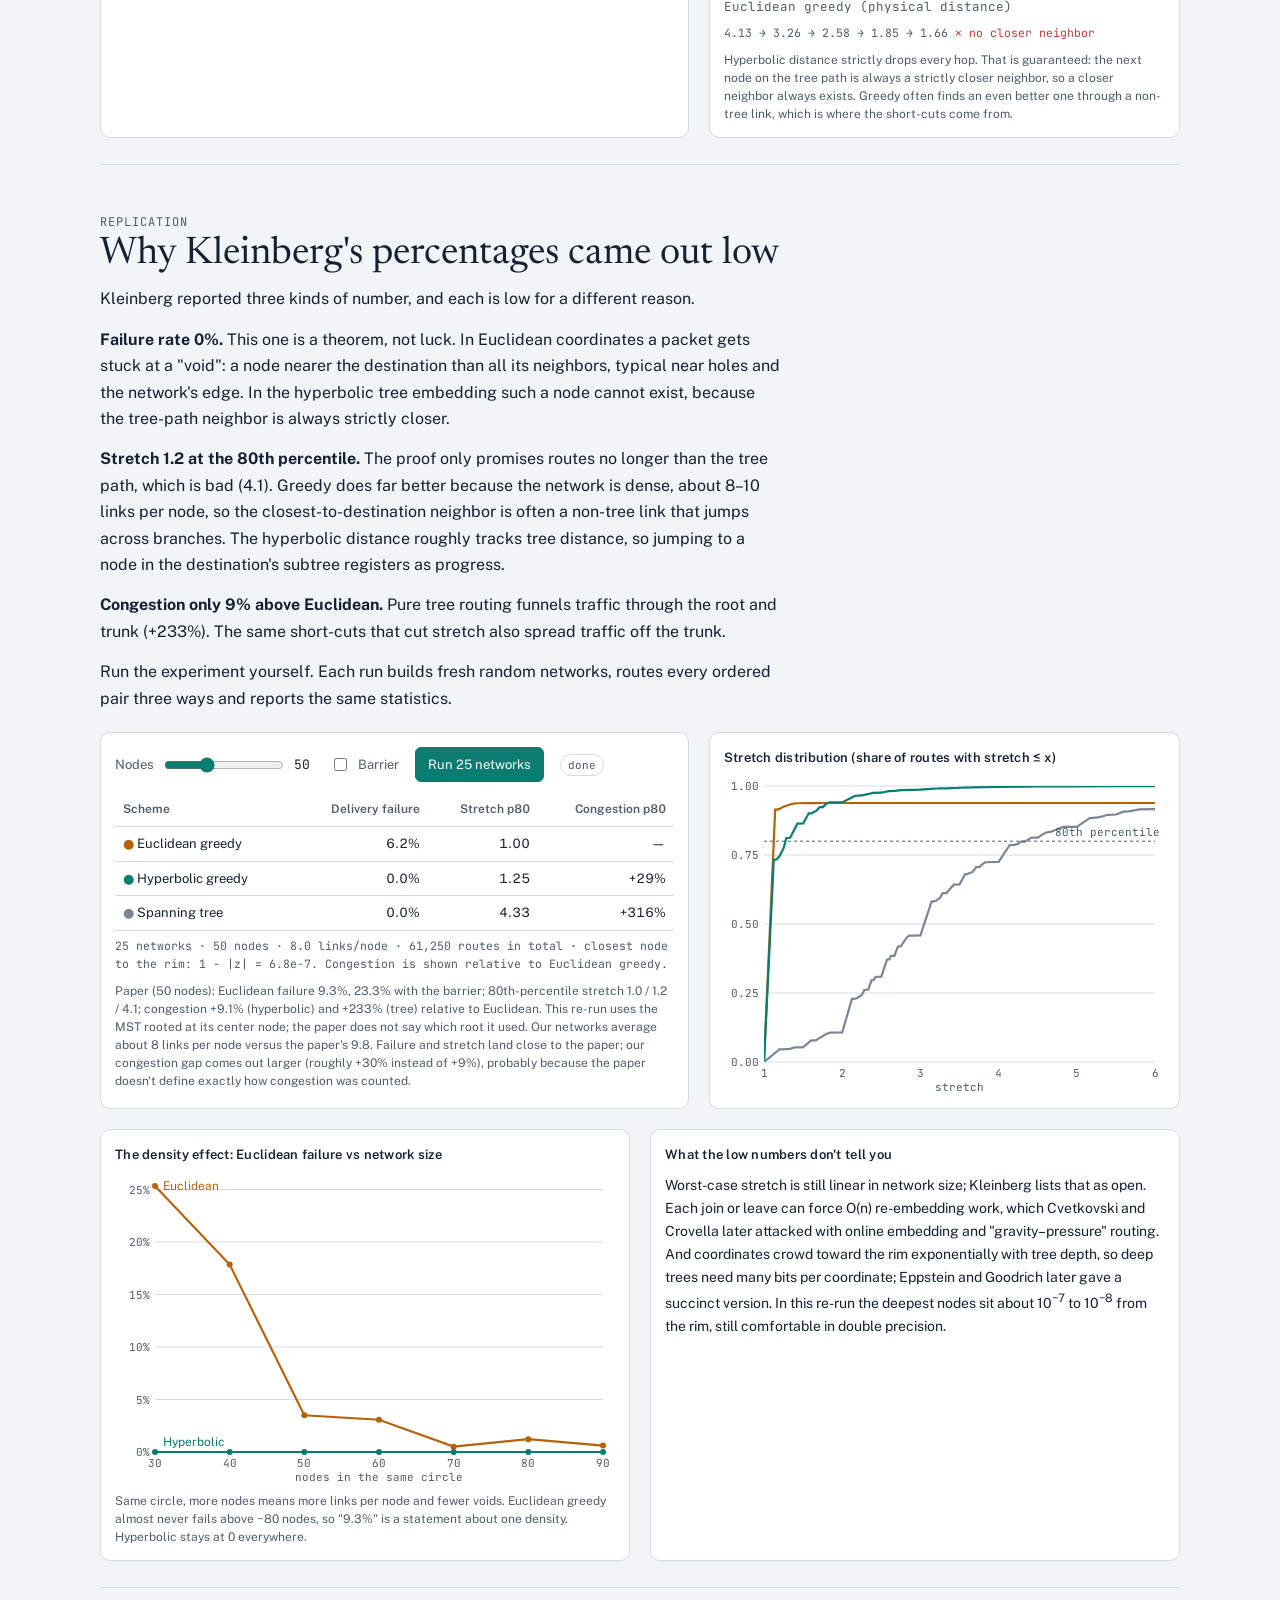
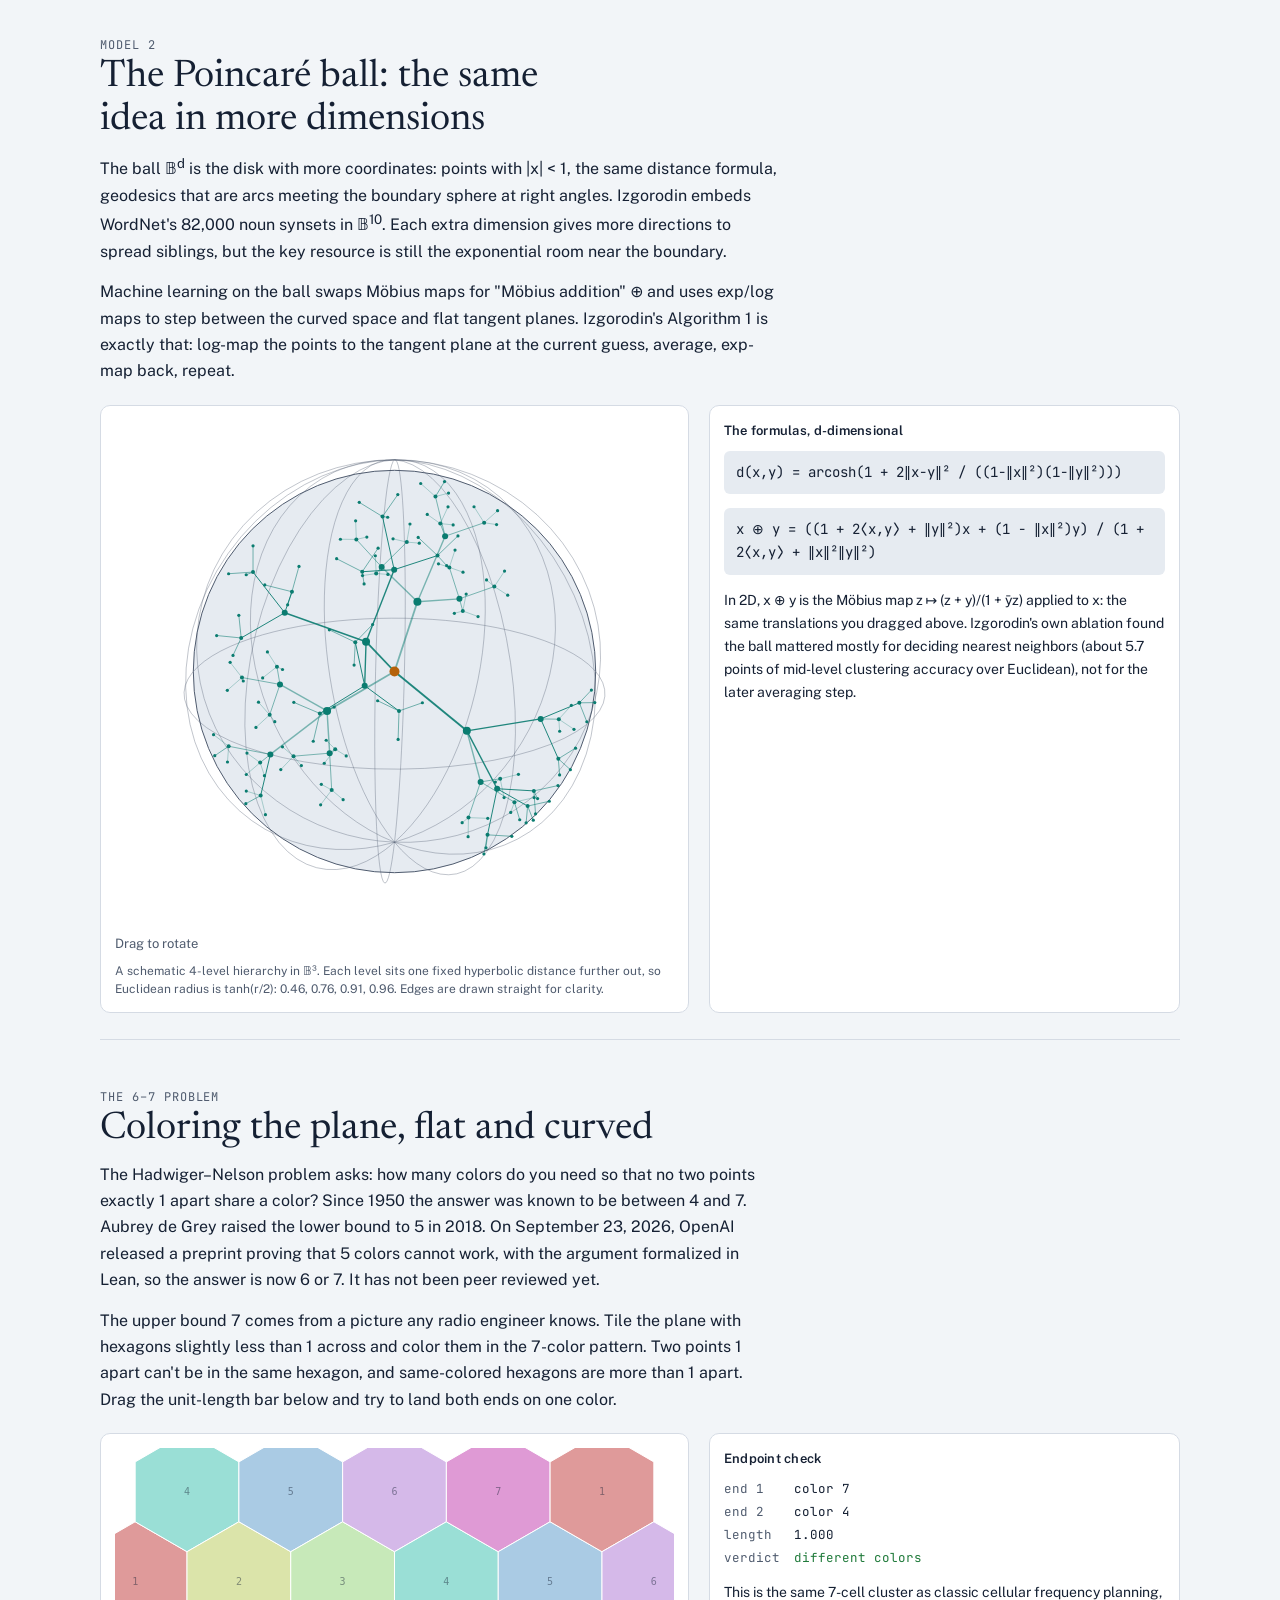
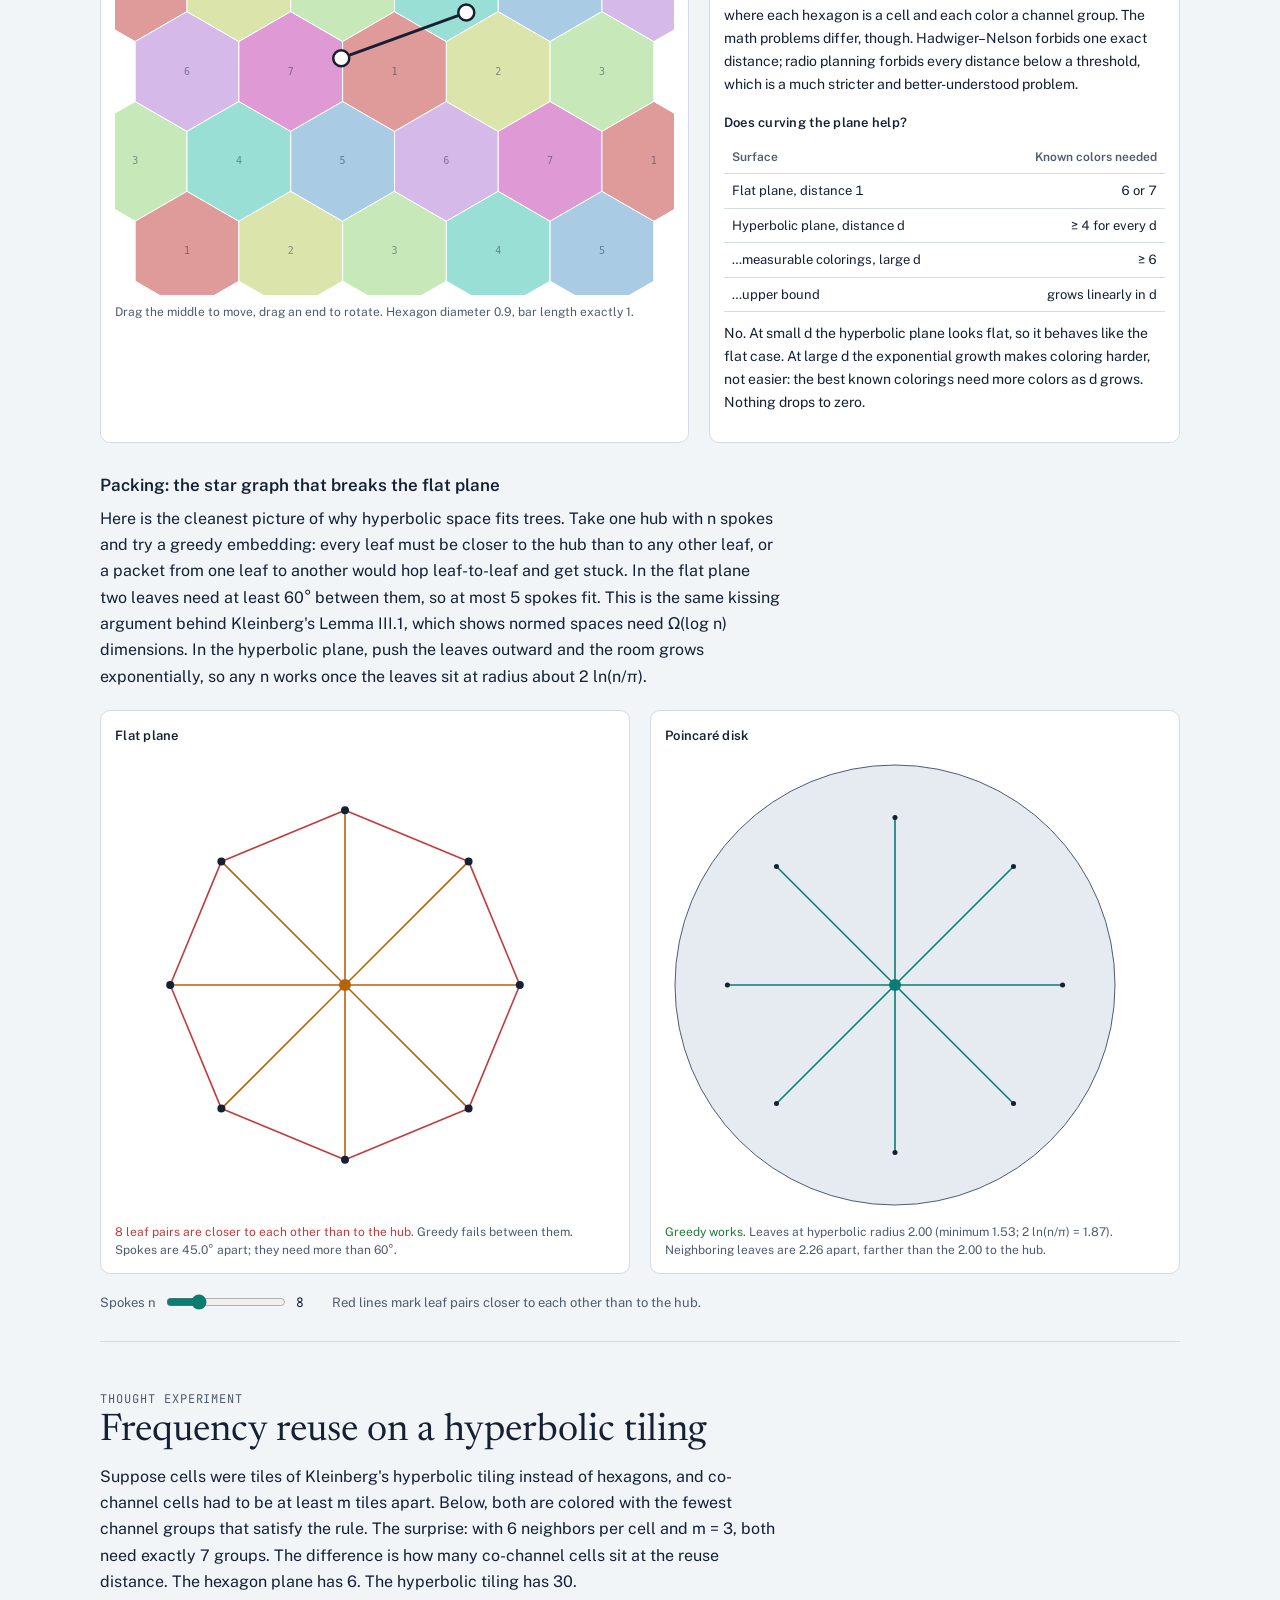
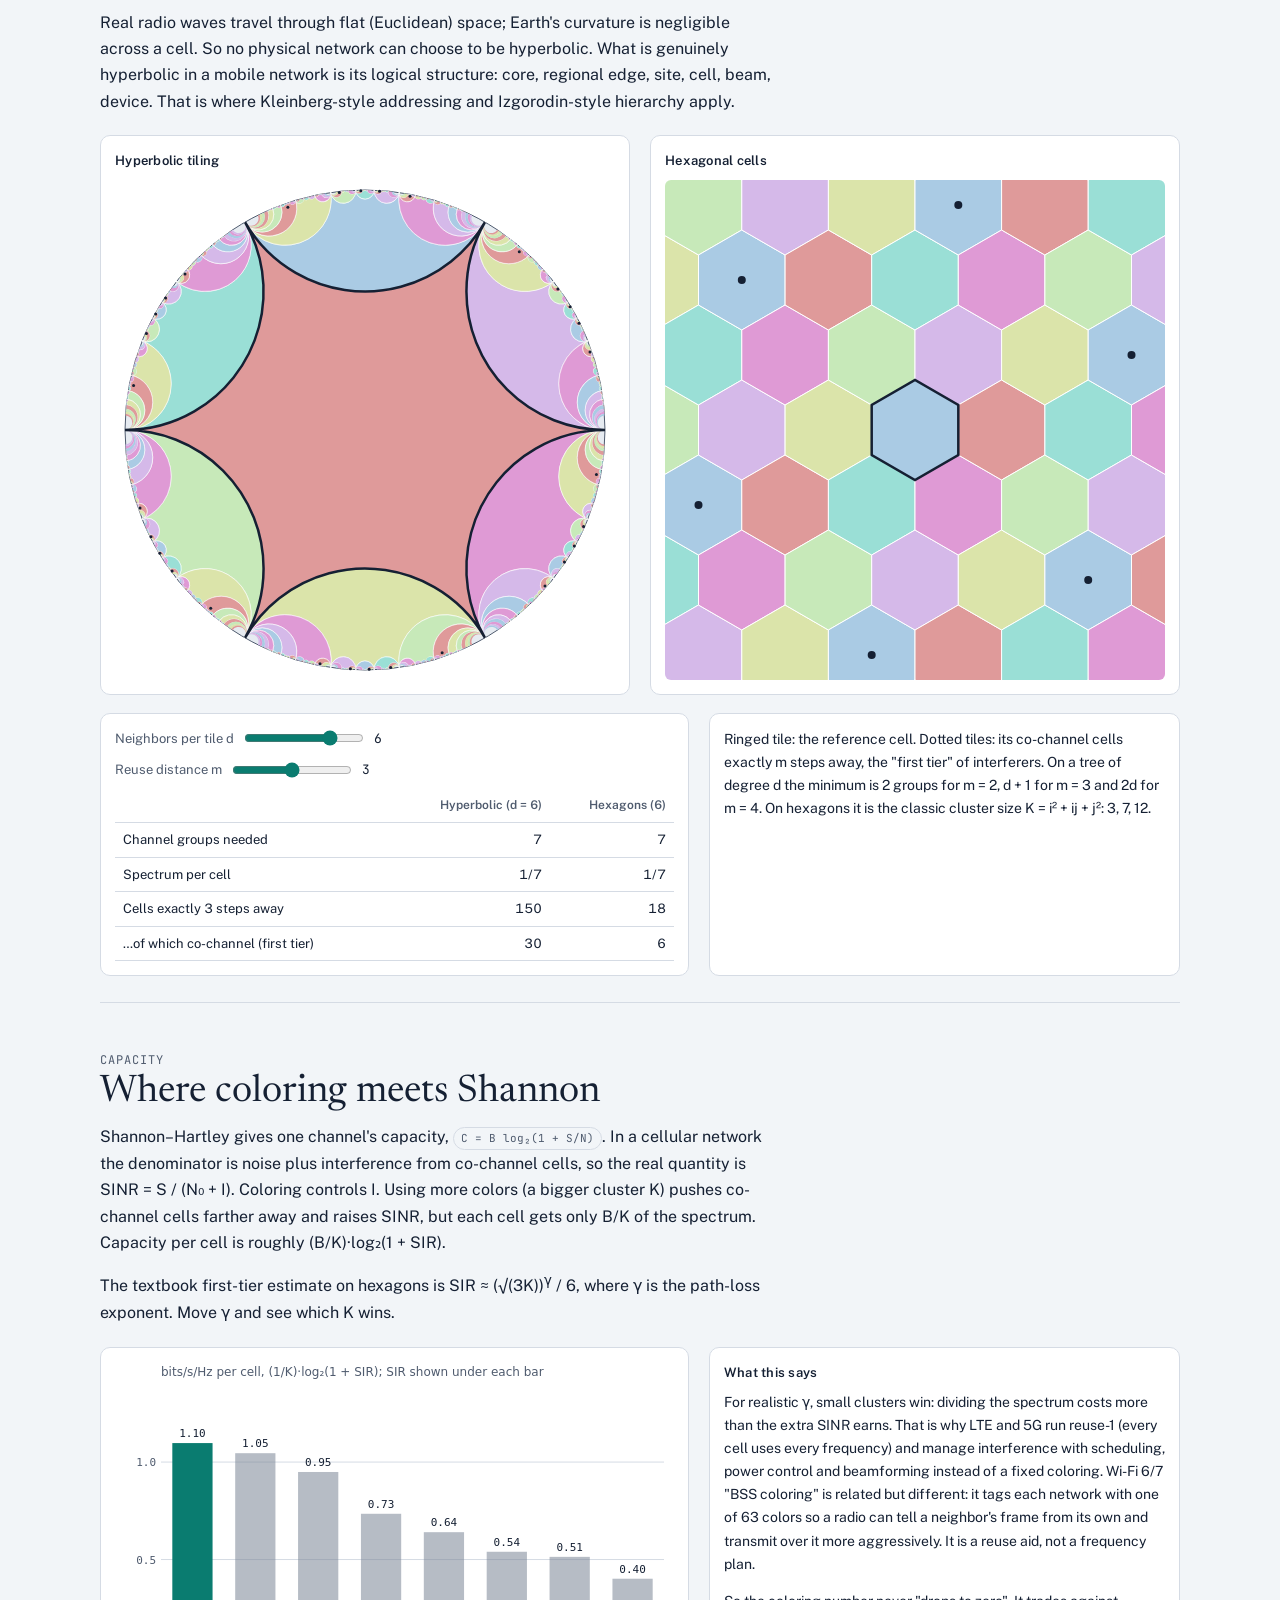
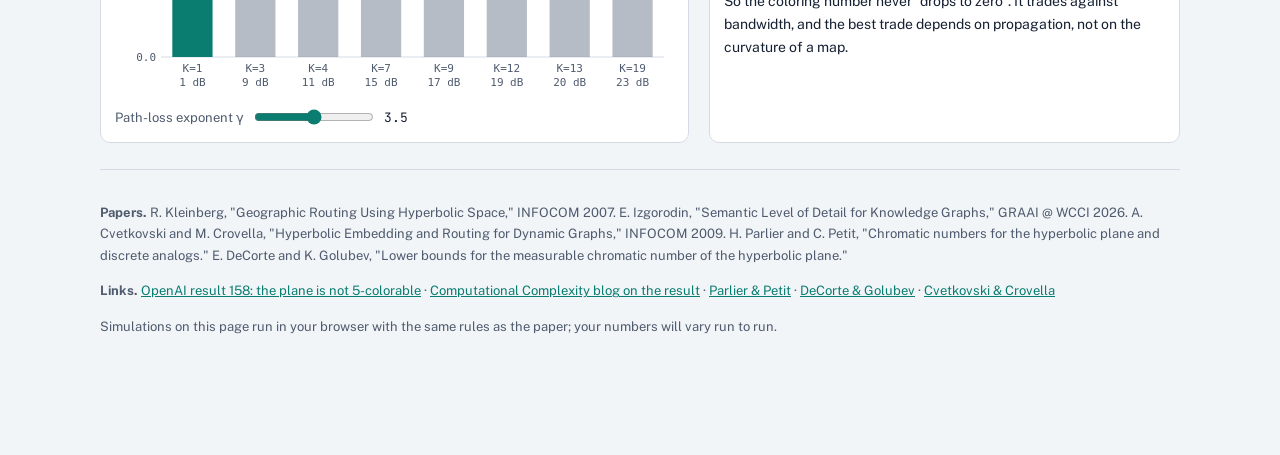
==== commit b67f22e1: "Theme every artifact page and stop the gallery background jumping Every page now shares the gallery'" ====
--- a/hyperbolic-routing-lab/index.html
+++ b/hyperbolic-routing-lab/index.html
@@ -8,24 +8,26 @@
 <link rel="preconnect" href="https://fonts.gstatic.com" crossorigin>
 <link rel="stylesheet" href="https://fonts.googleapis.com/css2?family=Newsreader:ital,opsz,wght@0,6..72,400;0,6..72,500;1,6..72,400&family=Public+Sans:wght@400;500;600&family=JetBrains+Mono:wght@400;500&display=swap">
 <script src="../assets/embed.js"></script>
+<link rel="stylesheet" href="../assets/theme.css">
 <link rel="stylesheet" href="../assets/transition.css">
+<link rel="expect" href="#page-ready" blocking="render">
 <style>
-/* Layout: one long reading column of ~68ch with full-bleed instrument panels (canvas + readouts) set on a faintly ruled "lab bench" surface. */
+/* Layout: one long reading column of ~68ch with full-bleed instrument panels (canvas + readouts).
+   Colors come from the shared theme (assets/theme.css), and the page sits on the shared
+   background (assets/backdrop.js): color washes and the Farey disk drifting behind it. */
 :root{
-  --bg:#F3F5F8; --panel:#FFFFFF; --ink:#152033; --muted:#5B6678; --line:#D5DBE4; --soft:#E8ECF2;
-  --hyp:#0A7C70; --hyp-soft:#D7EFEC; --euc:#B5620A; --euc-soft:#F7E6D2; --tree:#7B8596; --bad:#C23A3A; --good:#1F7A3A;
+  --bg:var(--surface-0); --panel:var(--surface-2); --ink:var(--text-primary); --muted:var(--text-secondary); --line:#D5DBE4; --soft:var(--surface-1);
+  --hyp:var(--text-accent); --hyp-soft:var(--bg-accent); --euc:var(--amber); --euc-soft:#F7E6D2; --tree:#7B8596; --bad:#C23A3A; --good:#1F7A3A;
   --display:"Newsreader","Iowan Old Style","Palatino Linotype",Georgia,serif;
   --body:"Public Sans","Segoe UI",system-ui,-apple-system,sans-serif;
   --mono:"JetBrains Mono",ui-monospace,"SFMono-Regular",Menlo,Consolas,monospace;
   --tile-l:78; --tile-s:52;
 }
 @media (prefers-color-scheme: dark){:root:not([data-theme="light"]){
-  --bg:#0E131A; --panel:#151C26; --ink:#E5EAF1; --muted:#97A2B3; --line:#2A3443; --soft:#1C2531;
-  --hyp:#3CC4B4; --hyp-soft:#12302D; --euc:#E9A24A; --euc-soft:#33240F; --tree:#8792A4; --bad:#F27474; --good:#5CC27A;
+  --line:#26303D; --euc-soft:#33240F; --tree:#8792A4; --bad:#F27474; --good:#5CC27A;
   --tile-l:34; --tile-s:42; color-scheme:dark}}
 :root[data-theme="dark"]{
-  --bg:#0E131A; --panel:#151C26; --ink:#E5EAF1; --muted:#97A2B3; --line:#2A3443; --soft:#1C2531;
-  --hyp:#3CC4B4; --hyp-soft:#12302D; --euc:#E9A24A; --euc-soft:#33240F; --tree:#8792A4; --bad:#F27474; --good:#5CC27A;
+  --line:#26303D; --euc-soft:#33240F; --tree:#8792A4; --bad:#F27474; --good:#5CC27A;
   --tile-l:34; --tile-s:42; color-scheme:dark}
 *{box-sizing:border-box}
 body{background:var(--bg);color:var(--ink);font-family:var(--body);font-size:16px;line-height:1.65;padding-inline:16px;padding-block:0 64px}
@@ -39,7 +41,7 @@
 h3{font-family:var(--body);font-weight:600;font-size:17px;margin:28px 0 6px}
 p{margin:0 0 14px}
 .lede{font-size:18px;color:var(--muted);max-width:62ch}
-nav.toc{position:sticky;top:env(safe-area-inset-top,0px);z-index:5;background:var(--bg);border-bottom:1px solid var(--line);margin-inline:-16px;padding-inline:16px;overflow-x:auto;white-space:nowrap;scrollbar-width:none}
+nav.toc{position:sticky;top:env(safe-area-inset-top,0px);z-index:5;background:var(--bg);background:color-mix(in srgb,var(--bg) 84%,transparent);backdrop-filter:blur(10px);border-bottom:1px solid var(--line);margin-inline:-16px;padding-inline:16px;overflow-x:auto;white-space:nowrap;scrollbar-width:none}
 nav.toc a{display:inline-block;padding:10px 12px;font-size:13px;color:var(--muted);text-decoration:none;border-bottom:2px solid transparent}
 nav.toc a:hover,nav.toc a:focus-visible{color:var(--ink);border-bottom-color:var(--hyp);outline:none}
 section{padding-block:48px 8px;border-bottom:1px solid var(--line);scroll-margin-top:48px}
@@ -702,5 +704,9 @@
 new MutationObserver(redrawAll).observe(document.documentElement,{attributes:true,attributeFilter:['data-theme']});
 redrawAll();setTimeout(runTrials,300);setTimeout(runSweep,600);
 </script>
+<script src="../assets/farey-bg.js"></script>
+<script src="../assets/backdrop.js"></script>
+<script>Backdrop.page('disk');</script>
+<div id="page-ready" hidden></div>
 </body>
 </html>
--- a/assets/theme.css
+++ b/assets/theme.css
@@ -0,0 +1,25 @@
+/* Shared theme: a slate ground with teal for links and the current item, amber and violet
+   for the drawings behind each page. Load it after assets/widget.css, whose tokens it
+   overrides; the lab and Shot Behind Cover map their own tokens onto these colors. */
+:root{
+  --surface-0:#F2F5F8; --surface-1:#E6EBF1; --surface-2:#FFFFFF;
+  --text-primary:#152033; --text-secondary:#4F5B6E; --text-muted:#7D8797;
+  --border:rgba(21,32,51,.12); --border-strong:rgba(21,32,51,.22); --border-stronger:rgba(21,32,51,.4);
+  --text-accent:#0A7C70; --border-accent:#5FB8AE; --bg-accent:#D7EFEC;
+  --amber:#B5620A; --violet:#5B4FC4;
+  --glow-a:rgba(10,124,112,.20); --glow-b:rgba(217,134,15,.16); --glow-c:rgba(91,79,196,.16);
+}
+@media (prefers-color-scheme: dark){:root:not([data-theme="light"]){
+  --surface-0:#0E131A; --surface-1:#141B25; --surface-2:#18212D;
+  --text-primary:#E5EAF1; --text-secondary:#A3AEBF; --text-muted:#7A8596;
+  --border:rgba(229,234,241,.10); --border-strong:rgba(229,234,241,.2); --border-stronger:rgba(229,234,241,.38);
+  --text-accent:#3CC4B4; --border-accent:#2A8F84; --bg-accent:#12302D;
+  --amber:#E9A24A; --violet:#9C95F0;
+  --glow-a:rgba(60,196,180,.16); --glow-b:rgba(233,162,74,.11); --glow-c:rgba(156,149,240,.13); color-scheme:dark}}
+:root[data-theme="dark"]{
+  --surface-0:#0E131A; --surface-1:#141B25; --surface-2:#18212D;
+  --text-primary:#E5EAF1; --text-secondary:#A3AEBF; --text-muted:#7A8596;
+  --border:rgba(229,234,241,.10); --border-strong:rgba(229,234,241,.2); --border-stronger:rgba(229,234,241,.38);
+  --text-accent:#3CC4B4; --border-accent:#2A8F84; --bg-accent:#12302D;
+  --amber:#E9A24A; --violet:#9C95F0;
+  --glow-a:rgba(60,196,180,.16); --glow-b:rgba(233,162,74,.11); --glow-c:rgba(156,149,240,.13); color-scheme:dark}
